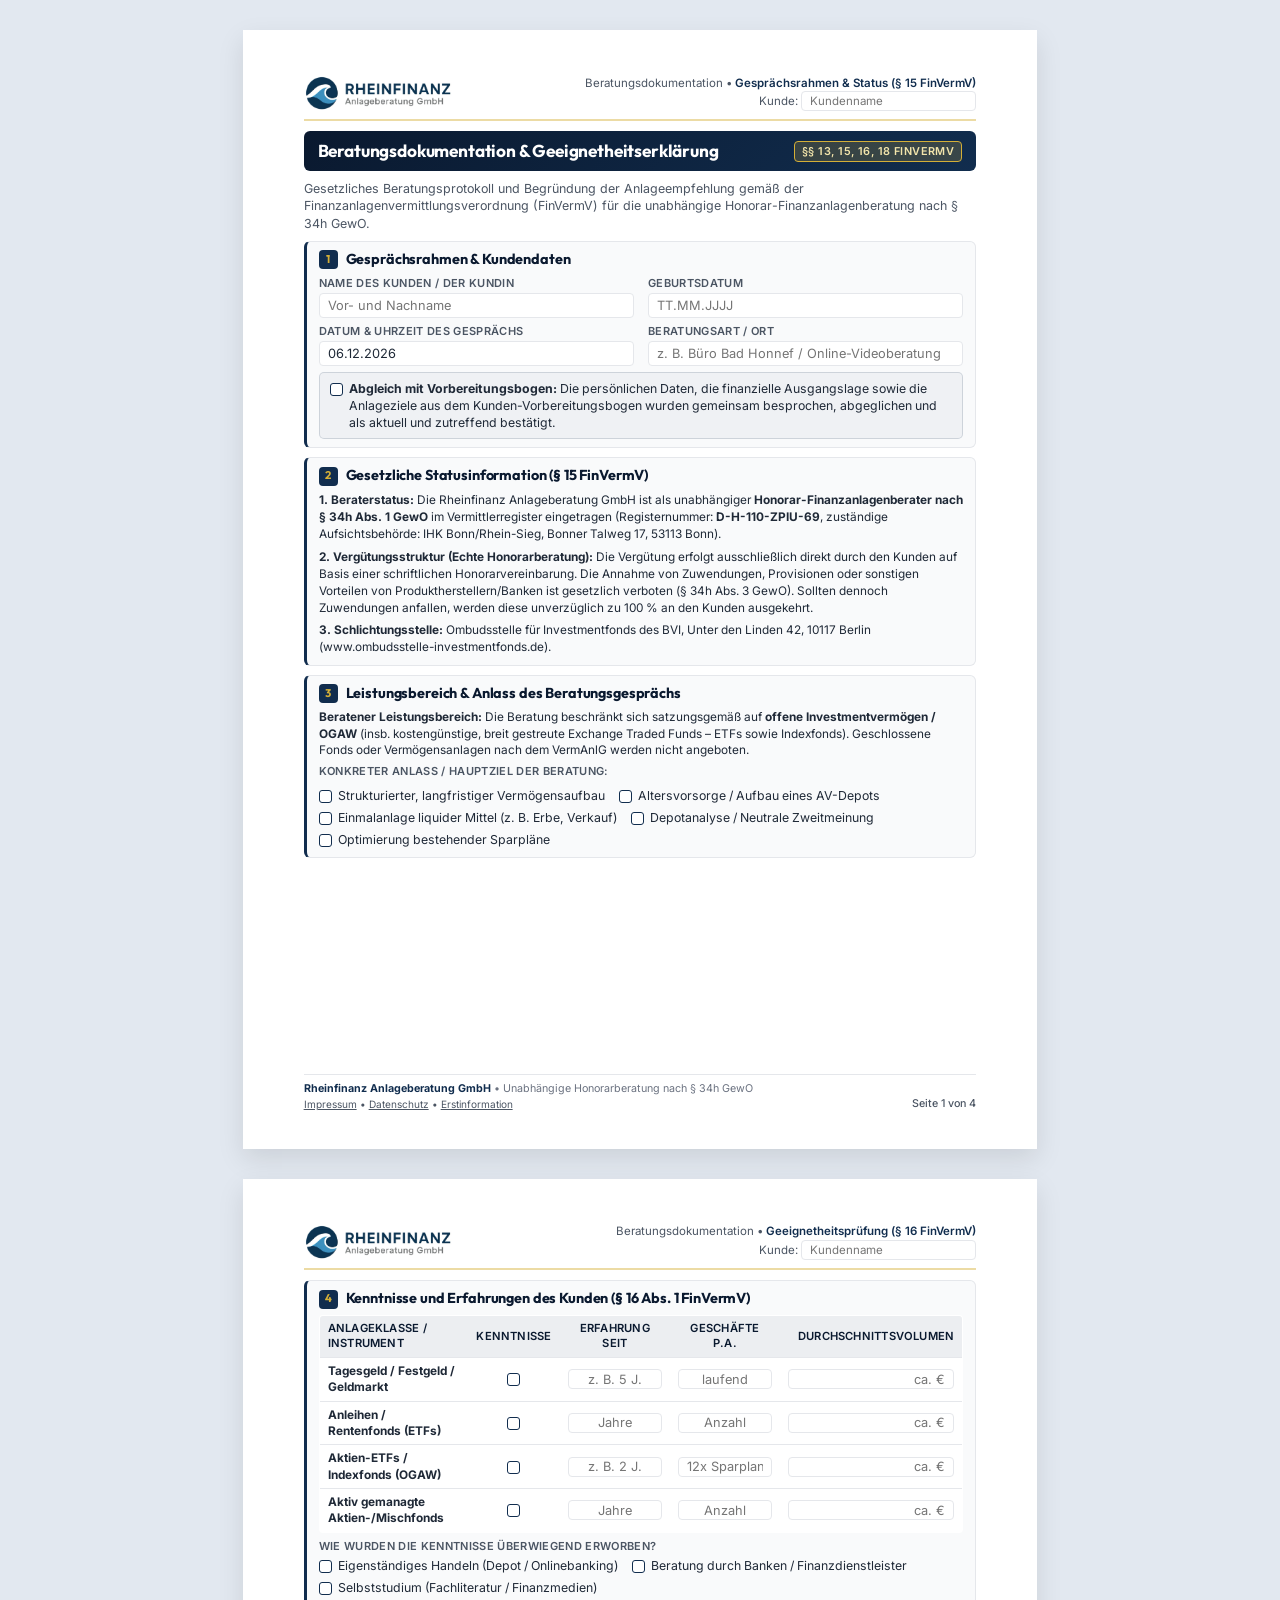
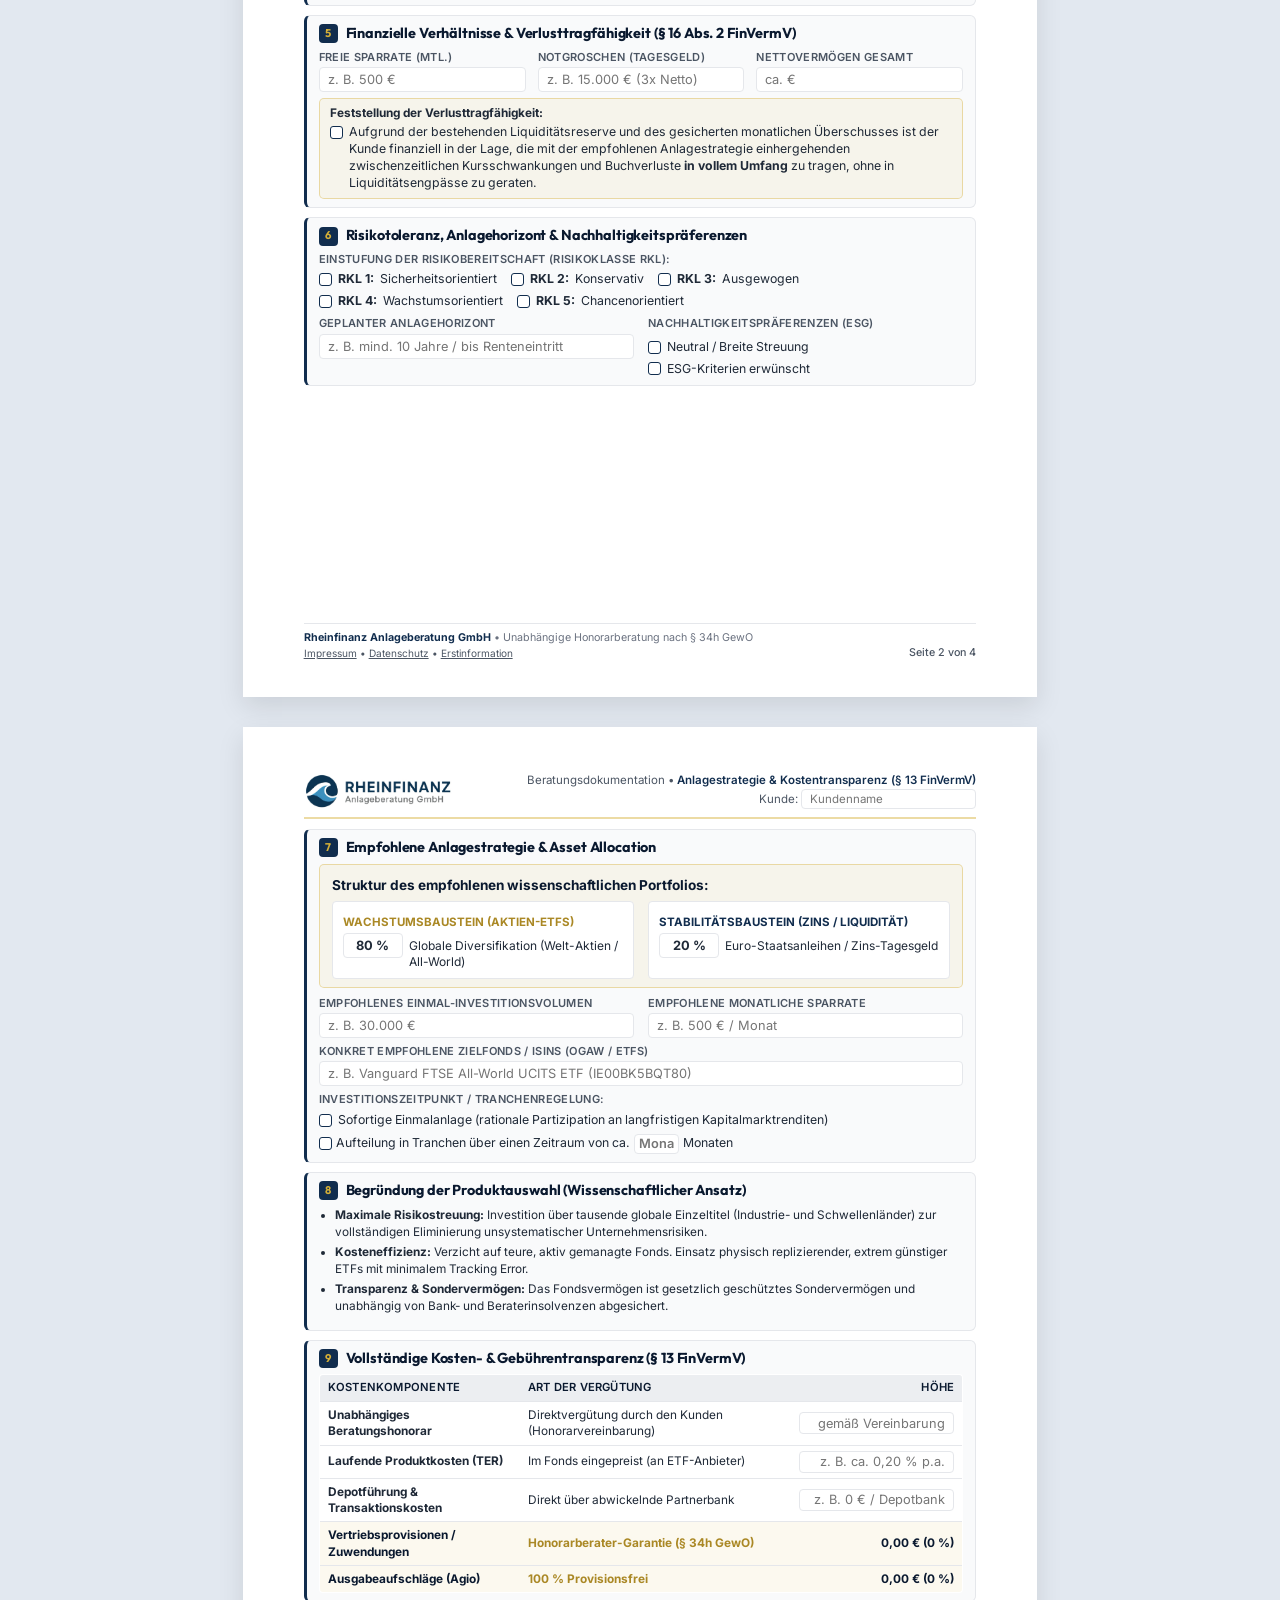
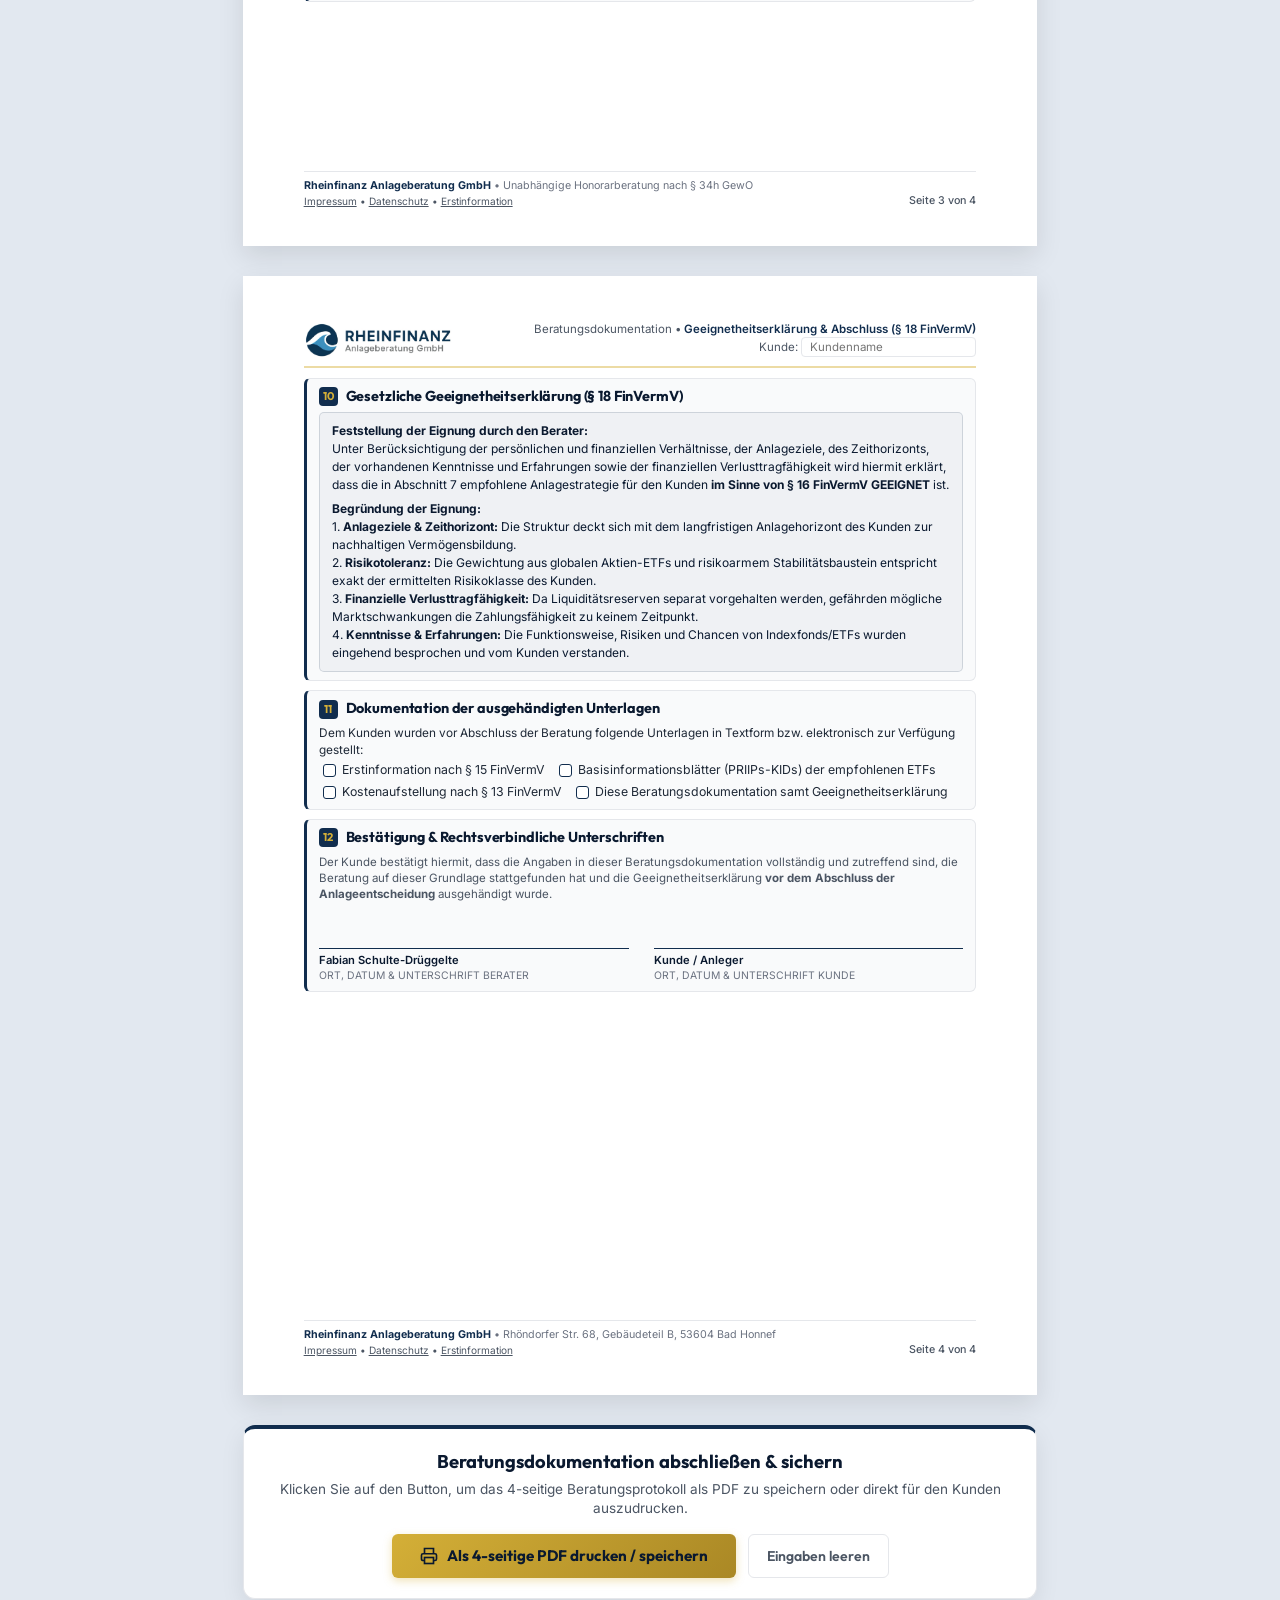
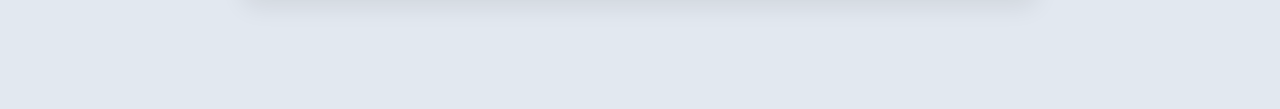
==== beratungsdokumentation.html @ b9b405b3 "Harmonize headers across all 4 pages: sync customer name and display respective FinVermV paragraph" ====
<!DOCTYPE html>
<html lang="de">

<head>
    <meta charset="UTF-8">
    <meta name="viewport" content="width=device-width, initial-scale=1.0">
    <title>Beratungsdokumentation & Geeignetheitserklärung | Rheinfinanz Anlageberatung GmbH</title>
    <!-- Google Fonts: Outfit & Inter -->
    <link rel="preconnect" href="https://fonts.googleapis.com">
    <link rel="preconnect" href="https://fonts.gstatic.com" crossorigin>
    <link
        href="https://fonts.googleapis.com/css2?family=Outfit:wght@400;500;600;700&family=Inter:wght@300;400;500;600;700&display=swap"
        rel="stylesheet">

    <style>
        :root {
            --navy-dark: #0A192F;
            --navy-primary: #112D4E;
            --navy-surface: #1B3B6F;
            --gold: #D4AF37;
            --gold-light: #F3E5AB;
            --gold-dark: #AA8825;
            --text-dark: #1F2937;
            --text-muted: #4B5563;
            --text-light: #6B7280;
            --bg-page: #FFFFFF;
            --bg-card: #F9FAFB;
            --border-light: #E5E7EB;
            --border-gold: rgba(212, 175, 55, 0.45);
            --font-heading: 'Outfit', sans-serif;
            --font-body: 'Inter', sans-serif;
        }

        * {
            box-sizing: border-box;
            margin: 0;
            padding: 0;
        }

        body {
            font-family: var(--font-body);
            color: var(--text-dark);
            background-color: #E2E8F0;
            line-height: 1.38;
            -webkit-font-smoothing: antialiased;
            padding: 30px 0 60px;
        }

        /* DIN A4 Container Setup */
        .page {
            width: 210mm;
            height: 296mm;
            max-height: 296mm;
            margin: 0 auto 30px;
            background: var(--bg-page);
            padding: 12mm 16mm 10mm;
            position: relative;
            box-shadow: 0 10px 25px rgba(0, 0, 0, 0.1);
            display: flex;
            flex-direction: column;
            justify-content: space-between;
            overflow: hidden;
            box-sizing: border-box;
        }

        /* Header Area */
        .page-header {
            display: flex;
            justify-content: space-between;
            align-items: center;
            border-bottom: 2px solid var(--border-gold);
            padding-bottom: 8px;
            margin-bottom: 10px;
        }

        .brand-logo-full {
            height: 36px;
            width: auto;
            object-fit: contain;
            display: block;
        }

        .header-meta {
            text-align: right;
            font-size: 0.72rem;
            color: var(--text-muted);
            line-height: 1.35;
        }

        .header-meta strong {
            color: var(--navy-primary);
            font-weight: 600;
        }

        /* Title Area */
        .doc-title-bar {
            background: linear-gradient(135deg, var(--navy-dark) 0%, var(--navy-primary) 100%);
            color: white;
            padding: 8px 14px;
            border-radius: 6px;
            margin-bottom: 9px;
            display: flex;
            justify-content: space-between;
            align-items: center;
        }

        .doc-title-bar h2 {
            font-family: var(--font-heading);
            font-size: 1.08rem;
            font-weight: 700;
            letter-spacing: -0.01em;
            color: white;
        }

        .doc-subtitle-badge {
            font-size: 0.68rem;
            background: rgba(212, 175, 55, 0.2);
            color: var(--gold-light);
            border: 1px solid var(--gold);
            padding: 2px 7px;
            border-radius: 4px;
            font-weight: 600;
            letter-spacing: 0.04em;
            text-transform: uppercase;
        }

        /* Section Styling */
        .section-card {
            background: var(--bg-card);
            border: 1px solid var(--border-light);
            border-left: 3.5px solid var(--navy-primary);
            border-radius: 6px;
            padding: 8px 12px;
            margin-bottom: 9px;
        }

        .section-header {
            display: flex;
            align-items: center;
            gap: 8px;
            margin-bottom: 6px;
        }

        .section-num {
            background: var(--navy-primary);
            color: var(--gold);
            font-family: var(--font-heading);
            font-size: 0.7rem;
            font-weight: 700;
            width: 19px;
            height: 19px;
            display: flex;
            align-items: center;
            justify-content: center;
            border-radius: 4px;
            flex-shrink: 0;
        }

        .section-title {
            font-family: var(--font-heading);
            font-size: 0.9rem;
            font-weight: 700;
            color: var(--navy-dark);
            letter-spacing: -0.01em;
        }

        /* Form Fields & Grid */
        .grid-2 {
            display: grid;
            grid-template-columns: 1fr 1fr;
            gap: 6px 14px;
        }

        .grid-3 {
            display: grid;
            grid-template-columns: 1fr 1fr 1fr;
            gap: 6px 12px;
        }

        .grid-4 {
            display: grid;
            grid-template-columns: 1fr 1fr 1fr 1fr;
            gap: 6px 10px;
        }

        .field-group {
            display: flex;
            flex-direction: column;
            gap: 2px;
        }

        .field-label {
            font-size: 0.69rem;
            font-weight: 600;
            color: var(--text-muted);
            text-transform: uppercase;
            letter-spacing: 0.03em;
        }

        .field-input {
            border: 1px solid var(--border-light);
            background: white;
            border-radius: 4px;
            padding: 3px 8px;
            font-size: 0.8rem;
            color: var(--text-dark);
            height: 25px;
            width: 100%;
            outline: none;
            font-family: var(--font-body);
            transition: border-color 0.2s;
        }

        .field-input:focus {
            border-color: var(--gold);
            box-shadow: 0 0 0 2px rgba(212, 175, 55, 0.2);
        }

        /* Checkbox & Options */
        .options-group {
            display: flex;
            flex-wrap: wrap;
            gap: 5px 14px;
            margin-top: 2px;
        }

        .checkbox-label {
            display: inline-flex;
            align-items: center;
            gap: 6px;
            font-size: 0.77rem;
            color: var(--text-dark);
            cursor: pointer;
            user-select: none;
        }

        .checkbox-input {
            appearance: none;
            -webkit-appearance: none;
            width: 13px;
            height: 13px;
            border: 1.5px solid var(--navy-primary);
            border-radius: 3px;
            background: white;
            cursor: pointer;
            position: relative;
            flex-shrink: 0;
            vertical-align: middle;
            transition: all 0.15s ease;
        }

        .checkbox-input:checked {
            background-color: var(--navy-primary);
            border-color: var(--navy-primary);
        }

        .checkbox-input:checked::after {
            content: '';
            position: absolute;
            left: 3px;
            top: 0.5px;
            width: 3.5px;
            height: 6.5px;
            border: solid var(--gold);
            border-width: 0 2px 2px 0;
            transform: rotate(45deg);
        }

        /* Clean Table Styling */
        .doc-table {
            width: 100%;
            border-collapse: collapse;
            font-size: 0.74rem;
            margin-top: 4px;
            background: white;
            border-radius: 4px;
            overflow: hidden;
            border: 1px solid var(--border-light);
        }

        .doc-table th {
            background: rgba(17, 45, 78, 0.08);
            color: var(--navy-dark);
            font-weight: 600;
            padding: 5px 8px;
            text-align: left;
            border-bottom: 1.5px solid var(--border-light);
            font-size: 0.7rem;
            text-transform: uppercase;
            letter-spacing: 0.02em;
        }

        .doc-table td {
            padding: 5px 8px;
            border-bottom: 1px solid var(--border-light);
            color: var(--text-dark);
            vertical-align: middle;
        }

        .doc-table tr:last-child td {
            border-bottom: none;
        }

        /* Gold Highlight Callout */
        .callout-gold {
            background: rgba(212, 175, 55, 0.08);
            border: 1px solid rgba(212, 175, 55, 0.4);
            border-radius: 5px;
            padding: 8px 12px;
            margin-top: 6px;
        }

        .callout-navy {
            background: rgba(17, 45, 78, 0.04);
            border: 1px solid rgba(17, 45, 78, 0.15);
            border-radius: 5px;
            padding: 8px 12px;
            margin-top: 6px;
        }

        /* Page Footer */
        .page-footer {
            border-top: 1px solid var(--border-light);
            padding-top: 6px;
            margin-top: 4px;
            display: flex;
            justify-content: space-between;
            align-items: flex-end;
            font-size: 0.67rem;
            color: var(--text-light);
            line-height: 1.4;
        }

        .footer-left {
            flex: 1;
            padding-right: 15px;
        }

        .footer-left strong {
            color: var(--navy-primary);
        }

        .footer-links {
            font-size: 0.63rem;
            color: var(--text-muted);
            margin-top: 1px;
        }

        .footer-links a {
            color: inherit;
            text-decoration: underline;
        }

        .footer-right {
            text-align: right;
            font-weight: 500;
            white-space: nowrap;
            flex-shrink: 0;
            font-size: 0.67rem;
            color: var(--text-muted);
        }

        /* Bottom Floating Bar on Screen */
        .bottom-action-card {
            max-width: 210mm;
            margin: 10px auto 50px;
            background: white;
            border-radius: 12px;
            padding: 20px 24px;
            box-shadow: 0 8px 25px rgba(0, 0, 0, 0.08);
            border: 1px solid var(--border-light);
            border-top: 4px solid var(--navy-primary);
            text-align: center;
        }

        .btn-print-main {
            background: linear-gradient(135deg, var(--gold) 0%, var(--gold-dark) 100%);
            color: var(--navy-dark);
            font-family: var(--font-heading);
            font-weight: 700;
            font-size: 0.95rem;
            padding: 12px 28px;
            border: none;
            border-radius: 6px;
            cursor: pointer;
            display: inline-flex;
            align-items: center;
            gap: 9px;
            box-shadow: 0 3px 8px rgba(212, 175, 55, 0.35);
            transition: all 0.2s ease;
        }

        .btn-print-main:hover {
            transform: translateY(-1px);
            box-shadow: 0 5px 15px rgba(212, 175, 55, 0.55);
        }

        /* Print Settings */
        @page {
            size: A4 portrait;
            margin: 0mm;
        }

        @media print {
            body {
                background: white;
                margin: 0;
                padding: 0 !important;
                -webkit-print-color-adjust: exact;
                print-color-adjust: exact;
            }

            .bottom-action-card {
                display: none !important;
            }

            .page {
                width: 210mm !important;
                height: 296mm !important;
                max-height: 296mm !important;
                margin: 0 !important;
                padding: 12mm 16mm 9mm !important;
                box-shadow: none !important;
                page-break-inside: avoid !important;
                break-inside: avoid !important;
                page-break-after: always !important;
                break-after: page !important;
                overflow: hidden !important;
                box-sizing: border-box !important;
            }

            .page:last-of-type,
            .page:last-child {
                page-break-after: avoid !important;
                break-after: avoid !important;
            }

            .field-input {
                border: 1px solid #D1D5DB !important;
                background: white !important;
                -webkit-print-color-adjust: exact !important;
                print-color-adjust: exact !important;
            }
        }
    </style>
</head>

<body>

    <!-- ==================== SEITE 1 ==================== -->
    <div class="page">
        <div>
            <!-- Header -->
            <header class="page-header">
                <img src="assets/images/rheinfinanz-logo-complete.png" alt="Rheinfinanz Anlageberatung GmbH" class="brand-logo-full">
                <div class="header-meta">
                    Beratungsdokumentation &bull; <strong>Gesprächsrahmen & Status (§ 15 FinVermV)</strong><br>
                    Kunde: <input type="text" class="field-input header-kunde-sync" style="width: 175px; height: 20px; display: inline-block; font-size: 0.72rem;" placeholder="Kundenname">
                </div>
            </header>

            <!-- Document Title -->
            <div class="doc-title-bar">
                <h2>Beratungsdokumentation & Geeignetheitserklärung</h2>
                <span class="doc-subtitle-badge">§§ 13, 15, 16, 18 FinVermV</span>
            </div>

            <p style="font-size: 0.78rem; color: var(--text-muted); margin-bottom: 9px;">
                Gesetzliches Beratungsprotokoll und Begründung der Anlageempfehlung gemäß der Finanzanlagenvermittlungsverordnung (FinVermV) für die unabhängige Honorar-Finanzanlagenberatung nach § 34h GewO.
            </p>

            <!-- Abschnitt 1: Gesprächsrahmen & Stammdaten -->
            <section class="section-card">
                <div class="section-header">
                    <span class="section-num">1</span>
                    <h3 class="section-title">Gesprächsrahmen & Kundendaten</h3>
                </div>

                <div class="grid-2" style="margin-bottom: 6px;">
                    <div class="field-group">
                        <label class="field-label">Name des Kunden / der Kundin</label>
                        <input type="text" id="kunde_name" class="field-input" placeholder="Vor- und Nachname">
                    </div>
                    <div class="field-group">
                        <label class="field-label">Geburtsdatum</label>
                        <input type="text" id="kunde_geburtsdatum" class="field-input" placeholder="TT.MM.JJJJ">
                    </div>
                </div>

                <div class="grid-2" style="margin-bottom: 6px;">
                    <div class="field-group">
                        <label class="field-label">Datum & Uhrzeit des Gesprächs</label>
                        <input type="text" id="beratung_datum" class="field-input" placeholder="Datum, z. B. 15.10.2026, 10:00 Uhr">
                    </div>
                    <div class="field-group">
                        <label class="field-label">Beratungsart / Ort</label>
                        <input type="text" id="beratung_ort" class="field-input" placeholder="z. B. Büro Bad Honnef / Online-Videoberatung">
                    </div>
                </div>

                <div class="callout-navy" style="margin-top: 4px; padding: 6px 10px;">
                    <label class="checkbox-label" style="align-items: flex-start;">
                        <input type="checkbox" class="checkbox-input" style="margin-top: 2px;">
                        <span><strong>Abgleich mit Vorbereitungsbogen:</strong> Die persönlichen Daten, die finanzielle Ausgangslage sowie die Anlageziele aus dem Kunden-Vorbereitungsbogen wurden gemeinsam besprochen, abgeglichen und als aktuell und zutreffend bestätigt.</span>
                    </label>
                </div>
            </section>

            <!-- Abschnitt 2: Gesetzliche Statusinformation (§ 15 FinVermV) -->
            <section class="section-card">
                <div class="section-header">
                    <span class="section-num">2</span>
                    <h3 class="section-title">Gesetzliche Statusinformation (§ 15 FinVermV)</h3>
                </div>

                <div style="font-size: 0.74rem; color: var(--text-dark); line-height: 1.45;">
                    <p style="margin-bottom: 5px;">
                        <strong>1. Beraterstatus:</strong> Die Rheinfinanz Anlageberatung GmbH ist als unabhängiger <strong>Honorar-Finanzanlagenberater nach § 34h Abs. 1 GewO</strong> im Vermittlerregister eingetragen (Registernummer: <strong>D-H-110-ZPIU-69</strong>, zuständige Aufsichtsbehörde: IHK Bonn/Rhein-Sieg, Bonner Talweg 17, 53113 Bonn).
                    </p>
                    <p style="margin-bottom: 5px;">
                        <strong>2. Vergütungsstruktur (Echte Honorarberatung):</strong> Die Vergütung erfolgt ausschließlich direkt durch den Kunden auf Basis einer schriftlichen Honorarvereinbarung. Die Annahme von Zuwendungen, Provisionen oder sonstigen Vorteilen von Produktherstellern/Banken ist gesetzlich verboten (§ 34h Abs. 3 GewO). Sollten dennoch Zuwendungen anfallen, werden diese unverzüglich zu 100 % an den Kunden ausgekehrt.
                    </p>
                    <p>
                        <strong>3. Schlichtungsstelle:</strong> Ombudsstelle für Investmentfonds des BVI, Unter den Linden 42, 10117 Berlin (www.ombudsstelle-investmentfonds.de).
                    </p>
                </div>
            </section>

            <!-- Abschnitt 3: Leistungsbereich & Beratungsanlass -->
            <section class="section-card">
                <div class="section-header">
                    <span class="section-num">3</span>
                    <h3 class="section-title">Leistungsbereich & Anlass des Beratungsgesprächs</h3>
                </div>

                <div style="font-size: 0.74rem; color: var(--text-dark); margin-bottom: 6px;">
                    <strong>Beratener Leistungsbereich:</strong> Die Beratung beschränkt sich satzungsgemäß auf <strong>offene Investmentvermögen / OGAW</strong> (insb. kostengünstige, breit gestreute Exchange Traded Funds – ETFs sowie Indexfonds). Geschlossene Fonds oder Vermögensanlagen nach dem VermAnlG werden nicht angeboten.
                </div>

                <div class="field-group">
                    <label class="field-label" style="margin-bottom: 4px;">Konkreter Anlass / Hauptziel der Beratung:</label>
                    <div class="options-group">
                        <label class="checkbox-label"><input type="checkbox" class="checkbox-input"> Strukturierter, langfristiger Vermögensaufbau</label>
                        <label class="checkbox-label"><input type="checkbox" class="checkbox-input"> Altersvorsorge / Aufbau eines AV-Depots</label>
                        <label class="checkbox-label"><input type="checkbox" class="checkbox-input"> Einmalanlage liquider Mittel (z. B. Erbe, Verkauf)</label>
                        <label class="checkbox-label"><input type="checkbox" class="checkbox-input"> Depotanalyse / Neutrale Zweitmeinung</label>
                        <label class="checkbox-label"><input type="checkbox" class="checkbox-input"> Optimierung bestehender Sparpläne</label>
                    </div>
                </div>
            </section>
        </div>

        <!-- Footer Seite 1 -->
        <footer class="page-footer">
            <div class="footer-left">
                <div><strong>Rheinfinanz Anlageberatung GmbH</strong> &bull; Unabhängige Honorarberatung nach § 34h GewO</div>
                <div class="footer-links">
                    <a href="impressum.html" target="_blank">Impressum</a> &bull;
                    <a href="datenschutz.html" target="_blank">Datenschutz</a> &bull;
                    <a href="erstinformation.html" target="_blank">Erstinformation</a>
                </div>
            </div>
            <div class="footer-right">
                Seite 1 von 4
            </div>
        </footer>
    </div>


    <!-- ==================== SEITE 2 ==================== -->
    <div class="page">
        <div>
            <!-- Running Header -->
            <header class="page-header">
                <img src="assets/images/rheinfinanz-logo-complete.png" alt="Rheinfinanz Logo" class="brand-logo-full">
                <div class="header-meta">
                    Beratungsdokumentation &bull; <strong>Geeignetheitsprüfung (§ 16 FinVermV)</strong><br>
                    Kunde: <input type="text" class="field-input header-kunde-sync" style="width: 175px; height: 20px; display: inline-block; font-size: 0.72rem;" placeholder="Kundenname">
                </div>
            </header>

            <!-- Abschnitt 4: Kenntnisse & Erfahrungen -->
            <section class="section-card">
                <div class="section-header">
                    <span class="section-num">4</span>
                    <h3 class="section-title">Kenntnisse und Erfahrungen des Kunden (§ 16 Abs. 1 FinVermV)</h3>
                </div>

                <table class="doc-table">
                    <thead>
                        <tr>
                            <th>Anlageklasse / Instrument</th>
                            <th style="text-align: center;">Kenntnisse</th>
                            <th style="text-align: center;">Erfahrung seit</th>
                            <th style="text-align: center;">Geschäfte p.a.</th>
                            <th style="text-align: right;">Durchschnittsvolumen</th>
                        </tr>
                    </thead>
                    <tbody>
                        <tr>
                            <td><strong>Tagesgeld / Festgeld / Geldmarkt</strong></td>
                            <td style="text-align: center;"><input type="checkbox" class="checkbox-input"></td>
                            <td style="text-align: center;"><input type="text" class="field-input" style="height: 20px; text-align: center;" placeholder="z. B. 5 J."></td>
                            <td style="text-align: center;"><input type="text" class="field-input" style="height: 20px; text-align: center;" placeholder="laufend"></td>
                            <td style="text-align: right;"><input type="text" class="field-input" style="height: 20px; text-align: right;" placeholder="ca. €"></td>
                        </tr>
                        <tr>
                            <td><strong>Anleihen / Rentenfonds (ETFs)</strong></td>
                            <td style="text-align: center;"><input type="checkbox" class="checkbox-input"></td>
                            <td style="text-align: center;"><input type="text" class="field-input" style="height: 20px; text-align: center;" placeholder="Jahre"></td>
                            <td style="text-align: center;"><input type="text" class="field-input" style="height: 20px; text-align: center;" placeholder="Anzahl"></td>
                            <td style="text-align: right;"><input type="text" class="field-input" style="height: 20px; text-align: right;" placeholder="ca. €"></td>
                        </tr>
                        <tr>
                            <td><strong>Aktien-ETFs / Indexfonds (OGAW)</strong></td>
                            <td style="text-align: center;"><input type="checkbox" class="checkbox-input"></td>
                            <td style="text-align: center;"><input type="text" class="field-input" style="height: 20px; text-align: center;" placeholder="z. B. 2 J."></td>
                            <td style="text-align: center;"><input type="text" class="field-input" style="height: 20px; text-align: center;" placeholder="12x Sparplan"></td>
                            <td style="text-align: right;"><input type="text" class="field-input" style="height: 20px; text-align: right;" placeholder="ca. €"></td>
                        </tr>
                        <tr>
                            <td><strong>Aktiv gemanagte Aktien-/Mischfonds</strong></td>
                            <td style="text-align: center;"><input type="checkbox" class="checkbox-input"></td>
                            <td style="text-align: center;"><input type="text" class="field-input" style="height: 20px; text-align: center;" placeholder="Jahre"></td>
                            <td style="text-align: center;"><input type="text" class="field-input" style="height: 20px; text-align: center;" placeholder="Anzahl"></td>
                            <td style="text-align: right;"><input type="text" class="field-input" style="height: 20px; text-align: right;" placeholder="ca. €"></td>
                        </tr>
                    </tbody>
                </table>

                <div class="field-group" style="margin-top: 6px;">
                    <label class="field-label">Wie wurden die Kenntnisse überwiegend erworben?</label>
                    <div class="options-group">
                        <label class="checkbox-label"><input type="checkbox" class="checkbox-input"> Eigenständiges Handeln (Depot / Onlinebanking)</label>
                        <label class="checkbox-label"><input type="checkbox" class="checkbox-input"> Beratung durch Banken / Finanzdienstleister</label>
                        <label class="checkbox-label"><input type="checkbox" class="checkbox-input"> Selbststudium (Fachliteratur / Finanzmedien)</label>
                    </div>
                </div>
            </section>

            <!-- Abschnitt 5: Verlusttragfähigkeit -->
            <section class="section-card">
                <div class="section-header">
                    <span class="section-num">5</span>
                    <h3 class="section-title">Finanzielle Verhältnisse & Verlusttragfähigkeit (§ 16 Abs. 2 FinVermV)</h3>
                </div>

                <div class="grid-3" style="margin-bottom: 6px;">
                    <div class="field-group">
                        <label class="field-label">Freie Sparrate (mtl.)</label>
                        <input type="text" id="sparrate_ist" class="field-input" placeholder="z. B. 500 €">
                    </div>
                    <div class="field-group">
                        <label class="field-label">Notgroschen (Tagesgeld)</label>
                        <input type="text" id="notgroschen" class="field-input" placeholder="z. B. 15.000 € (3x Netto)">
                    </div>
                    <div class="field-group">
                        <label class="field-label">Nettovermögen gesamt</label>
                        <input type="text" id="nettovermoegen" class="field-input" placeholder="ca. €">
                    </div>
                </div>

                <div class="callout-gold" style="padding: 6px 10px; font-size: 0.74rem;">
                    <strong>Feststellung der Verlusttragfähigkeit:</strong><br>
                    <label class="checkbox-label" style="align-items: flex-start; margin-top: 3px;">
                        <input type="checkbox" class="checkbox-input" style="margin-top: 2px;">
                        <span>Aufgrund der bestehenden Liquiditätsreserve und des gesicherten monatlichen Überschusses ist der Kunde finanziell in der Lage, die mit der empfohlenen Anlagestrategie einhergehenden zwischenzeitlichen Kursschwankungen und Buchverluste <strong>in vollem Umfang</strong> zu tragen, ohne in Liquiditätsengpässe zu geraten.</span>
                    </label>
                </div>
            </section>

            <!-- Abschnitt 6: Risikobereitschaft & ESG -->
            <section class="section-card">
                <div class="section-header">
                    <span class="section-num">6</span>
                    <h3 class="section-title">Risikotoleranz, Anlagehorizont & Nachhaltigkeitspräferenzen</h3>
                </div>

                <div class="field-group" style="margin-bottom: 6px;">
                    <label class="field-label">Einstufung der Risikobereitschaft (Risikoklasse RKL):</label>
                    <div class="options-group">
                        <label class="checkbox-label"><input type="checkbox" class="checkbox-input" data-rkl="1"> <strong>RKL 1:</strong> Sicherheitsorientiert</label>
                        <label class="checkbox-label"><input type="checkbox" class="checkbox-input" data-rkl="2"> <strong>RKL 2:</strong> Konservativ</label>
                        <label class="checkbox-label"><input type="checkbox" class="checkbox-input" data-rkl="3"> <strong>RKL 3:</strong> Ausgewogen</label>
                        <label class="checkbox-label"><input type="checkbox" class="checkbox-input" data-rkl="4"> <strong>RKL 4:</strong> Wachstumsorientiert</label>
                        <label class="checkbox-label"><input type="checkbox" class="checkbox-input" data-rkl="5"> <strong>RKL 5:</strong> Chancenorientiert</label>
                    </div>
                </div>

                <div class="grid-2">
                    <div class="field-group">
                        <label class="field-label">Geplanter Anlagehorizont</label>
                        <input type="text" id="anlagehorizont" class="field-input" placeholder="z. B. mind. 10 Jahre / bis Renteneintritt">
                    </div>
                    <div class="field-group">
                        <label class="field-label">Nachhaltigkeitspräferenzen (ESG)</label>
                        <div class="options-group" style="padding-top: 3px;">
                            <label class="checkbox-label"><input type="checkbox" class="checkbox-input"> Neutral / Breite Streuung</label>
                            <label class="checkbox-label"><input type="checkbox" class="checkbox-input"> ESG-Kriterien erwünscht</label>
                        </div>
                    </div>
                </div>
            </section>
        </div>

        <!-- Footer Seite 2 -->
        <footer class="page-footer">
            <div class="footer-left">
                <div><strong>Rheinfinanz Anlageberatung GmbH</strong> &bull; Unabhängige Honorarberatung nach § 34h GewO</div>
                <div class="footer-links">
                    <a href="impressum.html" target="_blank">Impressum</a> &bull;
                    <a href="datenschutz.html" target="_blank">Datenschutz</a> &bull;
                    <a href="erstinformation.html" target="_blank">Erstinformation</a>
                </div>
            </div>
            <div class="footer-right">
                Seite 2 von 4
            </div>
        </footer>
    </div>


    <!-- ==================== SEITE 3 ==================== -->
    <div class="page">
        <div>
            <!-- Running Header -->
            <header class="page-header">
                <img src="assets/images/rheinfinanz-logo-complete.png" alt="Rheinfinanz Logo" class="brand-logo-full">
                <div class="header-meta">
                    Beratungsdokumentation &bull; <strong>Anlagestrategie & Kostentransparenz (§ 13 FinVermV)</strong><br>
                    Kunde: <input type="text" class="field-input header-kunde-sync" style="width: 175px; height: 20px; display: inline-block; font-size: 0.72rem;" placeholder="Kundenname">
                </div>
            </header>

            <!-- Abschnitt 7: Empfohlene Anlagestrategie -->
            <section class="section-card">
                <div class="section-header">
                    <span class="section-num">7</span>
                    <h3 class="section-title">Empfohlene Anlagestrategie & Asset Allocation</h3>
                </div>

                <div class="callout-gold" style="margin-bottom: 8px;">
                    <strong style="color: var(--navy-dark); font-size: 0.85rem;">Struktur des empfohlenen wissenschaftlichen Portfolios:</strong>
                    <div class="grid-2" style="margin-top: 6px;">
                        <div style="background: white; padding: 7px 10px; border-radius: 4px; border: 1px solid var(--border-light);">
                            <span style="font-size: 0.72rem; color: var(--gold-dark); font-weight: 700; text-transform: uppercase;">Wachstumsbaustein (Aktien-ETFs)</span>
                            <div style="display: flex; align-items: baseline; gap: 6px; margin-top: 2px;">
                                <input type="text" class="field-input" style="width: 60px; font-weight: 700; text-align: center;" value="80 %">
                                <span style="font-size: 0.75rem; color: var(--text-dark);">Globale Diversifikation (Welt-Aktien / All-World)</span>
                            </div>
                        </div>
                        <div style="background: white; padding: 7px 10px; border-radius: 4px; border: 1px solid var(--border-light);">
                            <span style="font-size: 0.72rem; color: var(--navy-primary); font-weight: 700; text-transform: uppercase;">Stabilitätsbaustein (Zins / Liquidität)</span>
                            <div style="display: flex; align-items: baseline; gap: 6px; margin-top: 2px;">
                                <input type="text" class="field-input" style="width: 60px; font-weight: 700; text-align: center;" value="20 %">
                                <span style="font-size: 0.75rem; color: var(--text-dark);">Euro-Staatsanleihen / Zins-Tagesgeld</span>
                            </div>
                        </div>
                    </div>
                </div>

                <div class="grid-2" style="margin-bottom: 6px;">
                    <div class="field-group">
                        <label class="field-label">Empfohlenes Einmal-Investitionsvolumen</label>
                        <input type="text" id="einmalanlage" class="field-input" placeholder="z. B. 30.000 €">
                    </div>
                    <div class="field-group">
                        <label class="field-label">Empfohlene monatliche Sparrate</label>
                        <input type="text" id="sparrate_soll" class="field-input" placeholder="z. B. 500 € / Monat">
                    </div>
                </div>

                <div class="field-group" style="margin-bottom: 6px;">
                    <label class="field-label">Konkret empfohlene Zielfonds / ISINs (OGAW / ETFs)</label>
                    <input type="text" id="zielfonds" class="field-input" placeholder="z. B. Vanguard FTSE All-World UCITS ETF (IE00BK5BQT80)">
                </div>

                <div class="field-group">
                    <label class="field-label">Investitionszeitpunkt / Tranchenregelung:</label>
                    <div class="options-group">
                        <label class="checkbox-label"><input type="checkbox" class="checkbox-input"> Sofortige Einmalanlage (rationale Partizipation an langfristigen Kapitalmarktrenditen)</label>
                        <label class="checkbox-label" style="display: inline-flex; align-items: center; flex-wrap: wrap; gap: 4px;">
                            <input type="checkbox" class="checkbox-input">
                            <span>Aufteilung in Tranchen über einen Zeitraum von ca.</span>
                            <input type="text" id="tranchen_monate" class="field-input" style="height: 20px; width: 45px; display: inline-block; text-align: center; padding: 1px 4px; font-weight: 600;" placeholder="Monate">
                            <span>Monaten</span>
                        </label>
                    </div>
                </div>
            </section>

            <!-- Abschnitt 8: Begründung der Fondsauswahl -->
            <section class="section-card">
                <div class="section-header">
                    <span class="section-num">8</span>
                    <h3 class="section-title">Begründung der Produktauswahl (Wissenschaftlicher Ansatz)</h3>
                </div>

                <div style="font-size: 0.74rem; color: var(--text-dark); line-height: 1.45;">
                    <ul style="padding-left: 16px; margin-bottom: 6px;">
                        <li style="margin-bottom: 3px;"><strong>Maximale Risikostreuung:</strong> Investition über tausende globale Einzeltitel (Industrie- und Schwellenländer) zur vollständigen Eliminierung unsystematischer Unternehmensrisiken.</li>
                        <li style="margin-bottom: 3px;"><strong>Kosteneffizienz:</strong> Verzicht auf teure, aktiv gemanagte Fonds. Einsatz physisch replizierender, extrem günstiger ETFs mit minimalem Tracking Error.</li>
                        <li style="margin-bottom: 3px;"><strong>Transparenz & Sondervermögen:</strong> Das Fondsvermögen ist gesetzlich geschütztes Sondervermögen und unabhängig von Bank- und Beraterinsolvenzen abgesichert.</li>
                    </ul>
                </div>
            </section>

            <!-- Abschnitt 9: Vollständige Kostenaufstellung (§ 13 FinVermV) -->
            <section class="section-card">
                <div class="section-header">
                    <span class="section-num">9</span>
                    <h3 class="section-title">Vollständige Kosten- & Gebührentransparenz (§ 13 FinVermV)</h3>
                </div>

                <table class="doc-table">
                    <thead>
                        <tr>
                            <th>Kostenkomponente</th>
                            <th>Art der Vergütung</th>
                            <th style="text-align: right; width: 170px;">Höhe</th>
                        </tr>
                    </thead>
                    <tbody>
                        <tr>
                            <td><strong>Unabhängiges Beratungshonorar</strong></td>
                            <td>Direktvergütung durch den Kunden (Honorarvereinbarung)</td>
                            <td style="text-align: right;"><input type="text" id="kosten_honorar" class="field-input" style="height: 22px; width: 155px; text-align: right; display: inline-block;" placeholder="gemäß Vereinbarung"></td>
                        </tr>
                        <tr>
                            <td><strong>Laufende Produktkosten (TER)</strong></td>
                            <td>Im Fonds eingepreist (an ETF-Anbieter)</td>
                            <td style="text-align: right;"><input type="text" id="kosten_ter" class="field-input" style="height: 22px; width: 155px; text-align: right; display: inline-block;" placeholder="z. B. ca. 0,20 % p.a."></td>
                        </tr>
                        <tr>
                            <td><strong>Depotführung & Transaktionskosten</strong></td>
                            <td>Direkt über abwickelnde Partnerbank</td>
                            <td style="text-align: right;"><input type="text" id="kosten_depot" class="field-input" style="height: 22px; width: 155px; text-align: right; display: inline-block;" placeholder="z. B. 0 € / Depotbank"></td>
                        </tr>
                        <tr style="background: rgba(212, 175, 55, 0.08);">
                            <td><strong style="color: var(--navy-dark);">Vertriebsprovisionen / Zuwendungen</strong></td>
                            <td><strong style="color: var(--gold-dark);">Honorarberater-Garantie (§ 34h GewO)</strong></td>
                            <td style="text-align: right;"><strong style="color: var(--navy-dark);">0,00 € (0 %)</strong></td>
                        </tr>
                        <tr style="background: rgba(212, 175, 55, 0.08);">
                            <td><strong style="color: var(--navy-dark);">Ausgabeaufschläge (Agio)</strong></td>
                            <td><strong style="color: var(--gold-dark);">100 % Provisionsfrei</strong></td>
                            <td style="text-align: right;"><strong style="color: var(--navy-dark);">0,00 € (0 %)</strong></td>
                        </tr>
                    </tbody>
                </table>
            </section>
        </div>

        <!-- Footer Seite 3 -->
        <footer class="page-footer">
            <div class="footer-left">
                <div><strong>Rheinfinanz Anlageberatung GmbH</strong> &bull; Unabhängige Honorarberatung nach § 34h GewO</div>
                <div class="footer-links">
                    <a href="impressum.html" target="_blank">Impressum</a> &bull;
                    <a href="datenschutz.html" target="_blank">Datenschutz</a> &bull;
                    <a href="erstinformation.html" target="_blank">Erstinformation</a>
                </div>
            </div>
            <div class="footer-right">
                Seite 3 von 4
            </div>
        </footer>
    </div>


    <!-- ==================== SEITE 4 ==================== -->
    <div class="page">
        <div>
            <!-- Running Header -->
            <header class="page-header">
                <img src="assets/images/rheinfinanz-logo-complete.png" alt="Rheinfinanz Logo" class="brand-logo-full">
                <div class="header-meta">
                    Beratungsdokumentation &bull; <strong>Geeignetheitserklärung & Abschluss (§ 18 FinVermV)</strong><br>
                    Kunde: <input type="text" class="field-input header-kunde-sync" style="width: 175px; height: 20px; display: inline-block; font-size: 0.72rem;" placeholder="Kundenname">
                </div>
            </header>

            <!-- Abschnitt 10: Geeignetheitserklärung -->
            <section class="section-card">
                <div class="section-header">
                    <span class="section-num">10</span>
                    <h3 class="section-title">Gesetzliche Geeignetheitserklärung (§ 18 FinVermV)</h3>
                </div>

                <div class="callout-navy" style="padding: 9px 12px; font-size: 0.75rem; line-height: 1.5; color: var(--navy-dark);">
                    <p style="margin-bottom: 6px;">
                        <strong>Feststellung der Eignung durch den Berater:</strong><br>
                        Unter Berücksichtigung der persönlichen und finanziellen Verhältnisse, der Anlageziele, des Zeithorizonts, der vorhandenen Kenntnisse und Erfahrungen sowie der finanziellen Verlusttragfähigkeit wird hiermit erklärt, dass die in Abschnitt 7 empfohlene Anlagestrategie für den Kunden <strong>im Sinne von § 16 FinVermV GEEIGNET</strong> ist.
                    </p>
                    <p>
                        <strong>Begründung der Eignung:</strong><br>
                        1. <strong>Anlageziele & Zeithorizont:</strong> Die Struktur deckt sich mit dem langfristigen Anlagehorizont des Kunden zur nachhaltigen Vermögensbildung.<br>
                        2. <strong>Risikotoleranz:</strong> Die Gewichtung aus globalen Aktien-ETFs und risikoarmem Stabilitätsbaustein entspricht exakt der ermittelten Risikoklasse des Kunden.<br>
                        3. <strong>Finanzielle Verlusttragfähigkeit:</strong> Da Liquiditätsreserven separat vorgehalten werden, gefährden mögliche Marktschwankungen die Zahlungsfähigkeit zu keinem Zeitpunkt.<br>
                        4. <strong>Kenntnisse & Erfahrungen:</strong> Die Funktionsweise, Risiken und Chancen von Indexfonds/ETFs wurden eingehend besprochen und vom Kunden verstanden.
                    </p>
                </div>
            </section>

            <!-- Abschnitt 11: Ausgehändigte Pflichtunterlagen -->
            <section class="section-card">
                <div class="section-header">
                    <span class="section-num">11</span>
                    <h3 class="section-title">Dokumentation der ausgehändigten Unterlagen</h3>
                </div>

                <div style="font-size: 0.74rem; color: var(--text-dark); margin-bottom: 4px;">
                    Dem Kunden wurden vor Abschluss der Beratung folgende Unterlagen in Textform bzw. elektronisch zur Verfügung gestellt:
                </div>
                <div class="options-group" style="padding-left: 4px;">
                    <label class="checkbox-label"><input type="checkbox" class="checkbox-input"> Erstinformation nach § 15 FinVermV</label>
                    <label class="checkbox-label"><input type="checkbox" class="checkbox-input"> Basisinformationsblätter (PRIIPs-KIDs) der empfohlenen ETFs</label>
                    <label class="checkbox-label"><input type="checkbox" class="checkbox-input"> Kostenaufstellung nach § 13 FinVermV</label>
                    <label class="checkbox-label"><input type="checkbox" class="checkbox-input"> Diese Beratungsdokumentation samt Geeignetheitserklärung</label>
                </div>
            </section>

            <!-- Abschnitt 12: Bestätigung & Unterschriften -->
            <section class="section-card" style="margin-bottom: 0;">
                <div class="section-header">
                    <span class="section-num">12</span>
                    <h3 class="section-title">Bestätigung & Rechtsverbindliche Unterschriften</h3>
                </div>

                <p style="font-size: 0.72rem; color: var(--text-muted); line-height: 1.4; margin-bottom: 12px;">
                    Der Kunde bestätigt hiermit, dass die Angaben in dieser Beratungsdokumentation vollständig und zutreffend sind, die Beratung auf dieser Grundlage stattgefunden hat und die Geeignetheitserklärung <strong>vor dem Abschluss der Anlageentscheidung</strong> ausgehändigt wurde.
                </p>

                <!-- Unterschriftenfelder -->
                <div class="grid-2" style="gap: 25px; margin-top: 10px;">
                    <!-- Berater -->
                    <div>
                        <div style="border-bottom: 1.5px solid var(--navy-primary); height: 35px; margin-bottom: 4px;"></div>
                        <div style="font-size: 0.7rem; font-weight: 600; color: var(--navy-dark);">Fabian Schulte-Drüggelte</div>
                        <div style="font-size: 0.65rem; color: var(--text-light); text-transform: uppercase;">Ort, Datum & Unterschrift Berater</div>
                    </div>

                    <!-- Kunde -->
                    <div>
                        <div style="border-bottom: 1.5px solid var(--navy-primary); height: 35px; margin-bottom: 4px;"></div>
                        <div style="font-size: 0.7rem; font-weight: 600; color: var(--navy-dark);" id="kunde_sig_name">Kunde / Anleger</div>
                        <div style="font-size: 0.65rem; color: var(--text-light); text-transform: uppercase;">Ort, Datum & Unterschrift Kunde</div>
                    </div>
                </div>
            </section>
        </div>

        <!-- Footer Seite 4 -->
        <footer class="page-footer">
            <div class="footer-left">
                <div><strong>Rheinfinanz Anlageberatung GmbH</strong> &bull; Rhöndorfer Str. 68, Gebäudeteil B, 53604 Bad Honnef</div>
                <div class="footer-links">
                    <a href="impressum.html" target="_blank">Impressum</a> &bull;
                    <a href="datenschutz.html" target="_blank">Datenschutz</a> &bull;
                    <a href="erstinformation.html" target="_blank">Erstinformation</a>
                </div>
            </div>
            <div class="footer-right">
                Seite 4 von 4
            </div>
        </footer>
    </div>

    <!-- Screen Action Bar (Printing / Saving as PDF) -->
    <div class="bottom-action-card">
        <h4 style="font-family: var(--font-heading); font-size: 1.15rem; color: var(--navy-dark); margin-bottom: 6px;">
            Beratungsdokumentation abschließen & sichern
        </h4>
        <p style="font-size: 0.85rem; color: var(--text-muted); margin-bottom: 16px;">
            Klicken Sie auf den Button, um das 4-seitige Beratungsprotokoll als PDF zu speichern oder direkt für den Kunden auszudrucken.
        </p>
        <div style="display: flex; gap: 12px; justify-content: center; flex-wrap: wrap;">
            <button type="button" class="btn-print-main" onclick="window.print()">
                <svg width="18" height="18" viewBox="0 0 24 24" fill="none" stroke="currentColor" stroke-width="2.2">
                    <polyline points="6 9 6 2 18 2 18 9"></polyline>
                    <path d="M6 18H4a2 2 0 0 1-2-2v-5a2 2 0 0 1 2-2h16a2 2 0 0 1 2 2v5a2 2 0 0 1-2 2h-2"></path>
                    <rect x="6" y="14" width="12" height="8"></rect>
                </svg>
                Als 4-seitige PDF drucken / speichern
            </button>
            <button type="button" onclick="resetForm()" style="background: white; color: var(--text-muted); font-family: var(--font-heading); font-weight: 600; font-size: 0.88rem; padding: 12px 18px; border: 1.5px solid var(--border-light); border-radius: 6px; cursor: pointer; display: inline-flex; align-items: center; gap: 8px;">
                Eingaben leeren
            </button>
        </div>
    </div>

    <!-- Client Name Sync & Query Param Auto-Populate -->
    <script>
        const kundeMainInput = document.getElementById('kunde_name');
        const headerKundeInputs = document.querySelectorAll('.header-kunde-sync');
        const kundeSigName = document.getElementById('kunde_sig_name');
        const datumInput = document.getElementById('beratung_datum');

        function updateClientName(val) {
            if (kundeMainInput && kundeMainInput.value !== val) {
                kundeMainInput.value = val;
            }
            headerKundeInputs.forEach(input => {
                if (input.value !== val) input.value = val;
            });
            if (kundeSigName) {
                kundeSigName.textContent = val && val.trim() ? 'Kunde / Anleger: ' + val.trim() : 'Kunde / Anleger';
            }
        }

        if (kundeMainInput) {
            kundeMainInput.addEventListener('input', (e) => updateClientName(e.target.value));
        }
        headerKundeInputs.forEach(input => {
            input.addEventListener('input', (e) => updateClientName(e.target.value));
        });

        // Auto-fill today's date if empty
        if (datumInput && !datumInput.value) {
            const today = new Date();
            const day = String(today.getDate()).padStart(2, '0');
            const month = String(today.getMonth() + 1).padStart(2, '0');
            const year = today.getFullYear();
            datumInput.value = `${day}.${month}.${year}`;
        }

        // URL Query Parameters Pre-population
        document.addEventListener('DOMContentLoaded', () => {
            const params = new URLSearchParams(window.location.search);
            
            // Name
            const nameParam = params.get('kunde') || params.get('name');
            if (nameParam) updateClientName(nameParam);
            
            // Geburtsdatum
            const gebParam = params.get('geburtstag') || params.get('geburtsdatum') || params.get('geb');
            if (gebParam && document.getElementById('kunde_geburtsdatum')) {
                document.getElementById('kunde_geburtsdatum').value = gebParam;
            }
            
            // Datum
            const dateParam = params.get('datum');
            if (dateParam && datumInput) datumInput.value = dateParam;
            
            // Ort
            const ortParam = params.get('ort');
            if (ortParam && document.getElementById('beratung_ort')) {
                document.getElementById('beratung_ort').value = ortParam;
            }
            
            // Sparrate Ist
            const sparrateParam = params.get('sparrate') || params.get('sparrate_ist');
            if (sparrateParam && document.getElementById('sparrate_ist')) {
                document.getElementById('sparrate_ist').value = sparrateParam;
            }
            
            // Notgroschen
            const notgroschenParam = params.get('notgroschen');
            if (notgroschenParam && document.getElementById('notgroschen')) {
                document.getElementById('notgroschen').value = notgroschenParam;
            }
            
            // Nettovermögen
            const nettoParam = params.get('nettovermoegen') || params.get('netto');
            if (nettoParam && document.getElementById('nettovermoegen')) {
                document.getElementById('nettovermoegen').value = nettoParam;
            }
            
            // Anlagehorizont
            const horizontParam = params.get('horizont') || params.get('anlagehorizont');
            if (horizontParam && document.getElementById('anlagehorizont')) {
                document.getElementById('anlagehorizont').value = horizontParam;
            }
            
            // Einmalanlage
            const einmalParam = params.get('einmalanlage') || params.get('anlagebetrag') || params.get('betrag');
            if (einmalParam && document.getElementById('einmalanlage')) {
                document.getElementById('einmalanlage').value = einmalParam;
            }
            
            // Sparrate Soll
            const sparrateSollParam = params.get('sparrate_soll') || (params.get('sparrate') && !document.getElementById('sparrate_ist').value);
            if (sparrateSollParam && document.getElementById('sparrate_soll')) {
                document.getElementById('sparrate_soll').value = sparrateSollParam;
            }

            // Zielfonds
            const fondsParam = params.get('fonds') || params.get('zielfonds');
            if (fondsParam && document.getElementById('zielfonds')) {
                document.getElementById('zielfonds').value = fondsParam;
            }

            // Tranchen Monate
            const tranchenParam = params.get('tranchen') || params.get('monate');
            if (tranchenParam && document.getElementById('tranchen_monate')) {
                document.getElementById('tranchen_monate').value = tranchenParam;
            }

            // Kosten
            const honorarParam = params.get('honorar');
            if (honorarParam && document.getElementById('kosten_honorar')) {
                document.getElementById('kosten_honorar').value = honorarParam;
            }
            const terParam = params.get('ter');
            if (terParam && document.getElementById('kosten_ter')) {
                document.getElementById('kosten_ter').value = terParam;
            }
            const depotParam = params.get('depot');
            if (depotParam && document.getElementById('kosten_depot')) {
                document.getElementById('kosten_depot').value = depotParam;
            }

            // Risikoklasse (1-5)
            const rklParam = params.get('rkl');
            if (rklParam) {
                document.querySelectorAll('[data-rkl]').forEach(cb => {
                    cb.checked = (cb.getAttribute('data-rkl') === rklParam);
                });
            }
        });

        function resetForm() {
            if (confirm('Möchten Sie alle Eingabefelder dieser Dokumentation leeren?')) {
                window.location.href = window.location.pathname;
            }
        }
    </script>
</body>

</html>
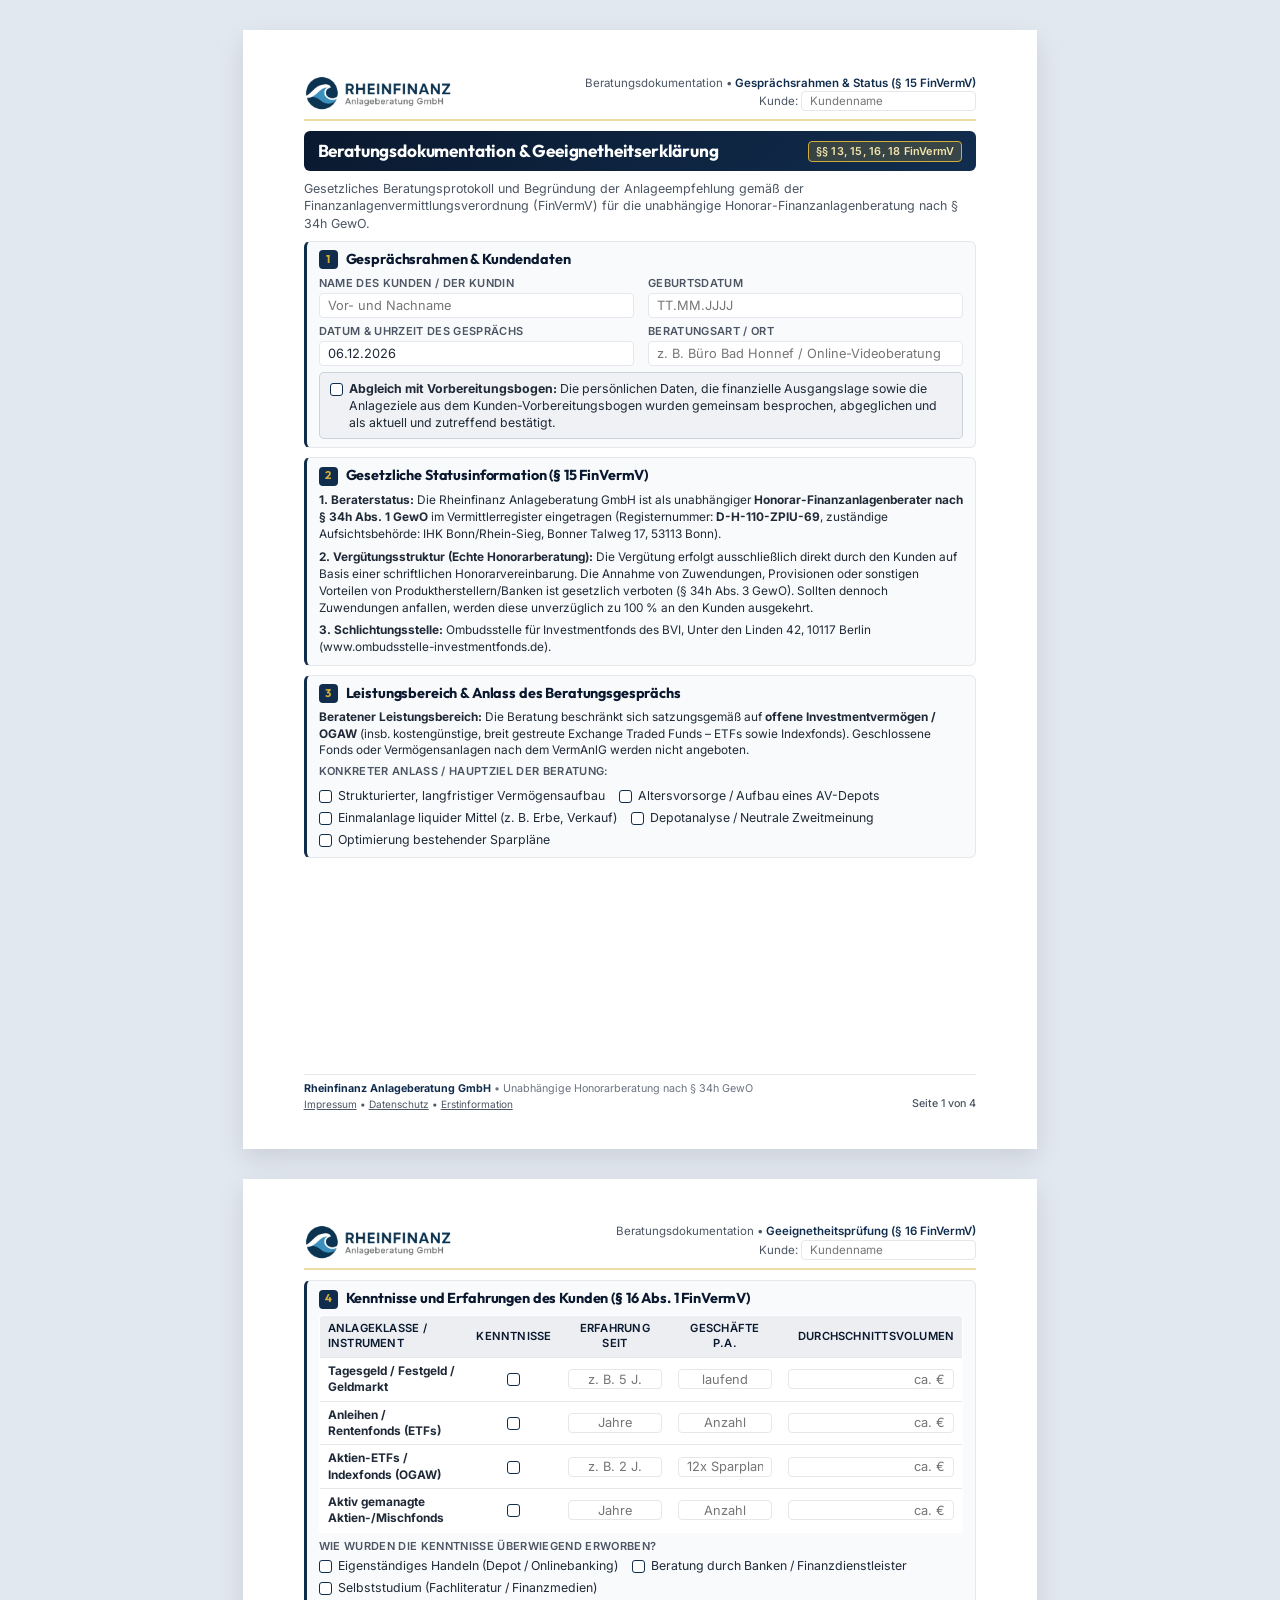
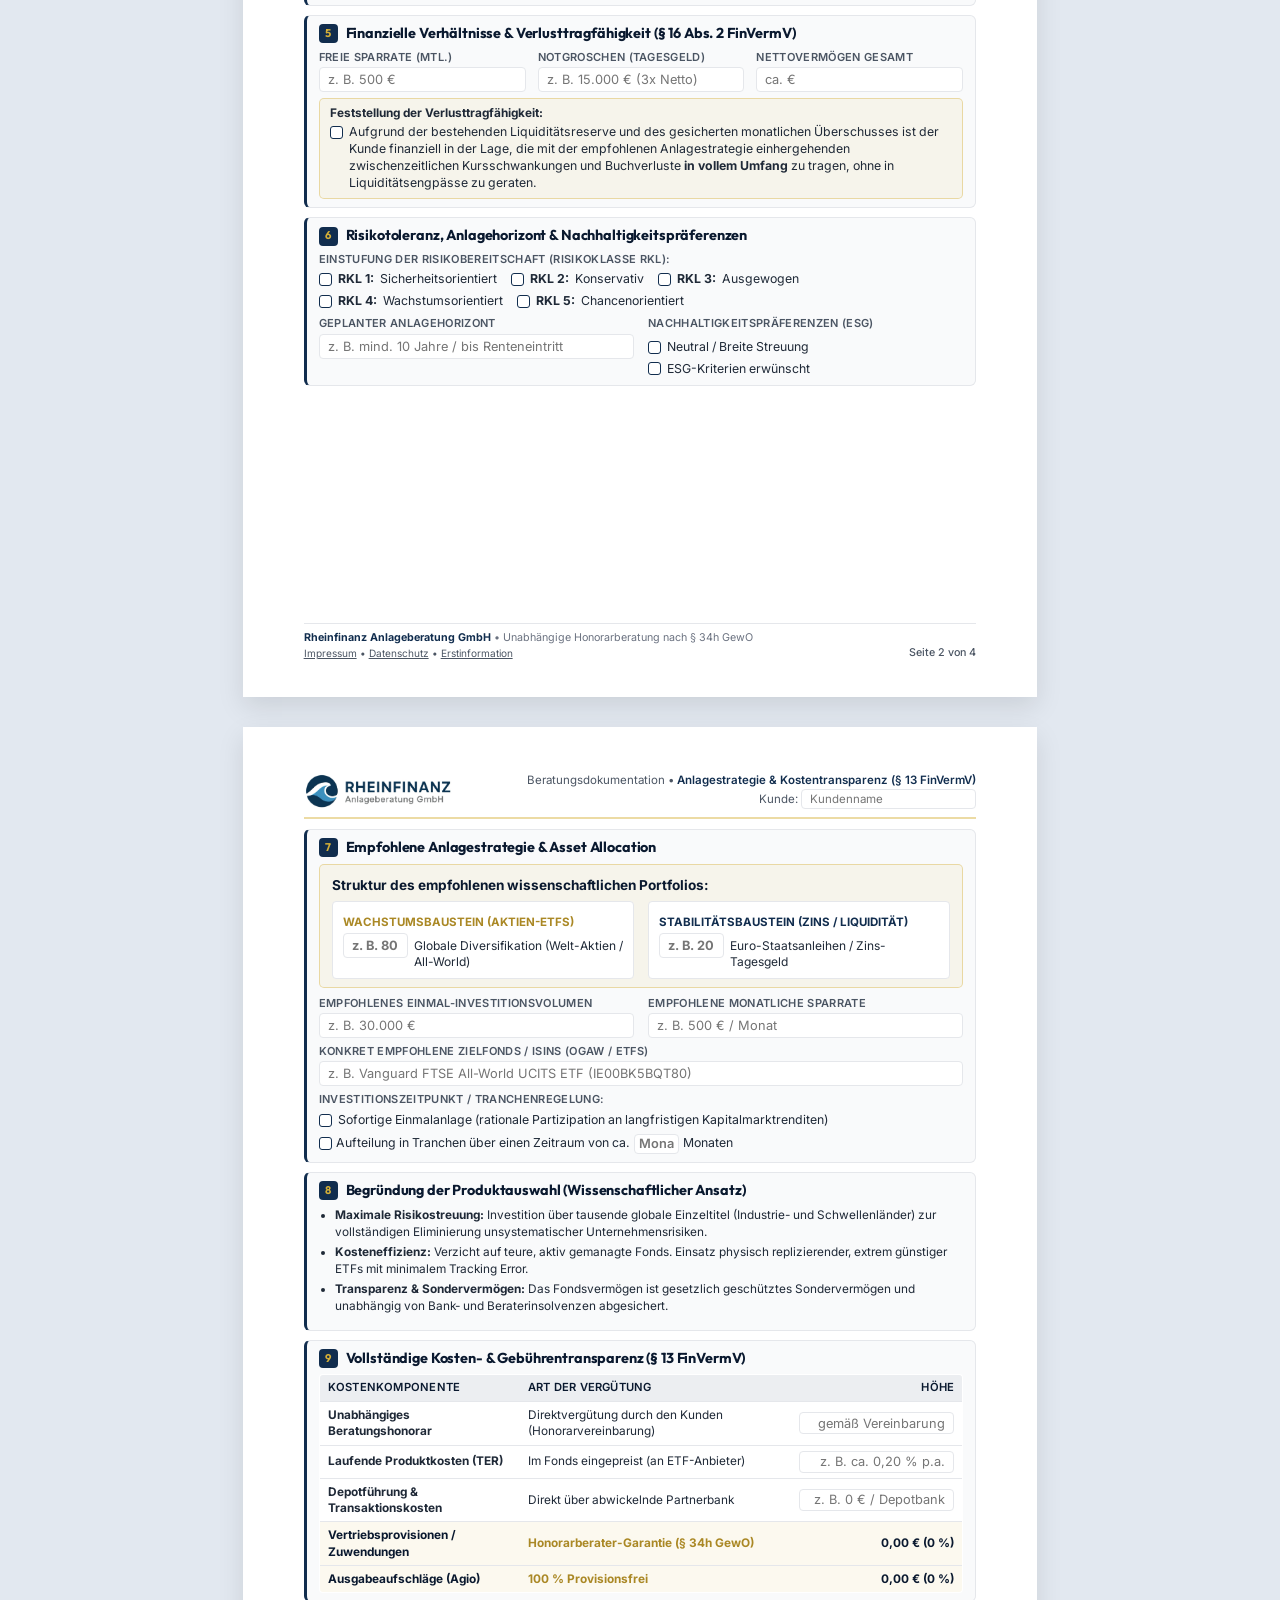
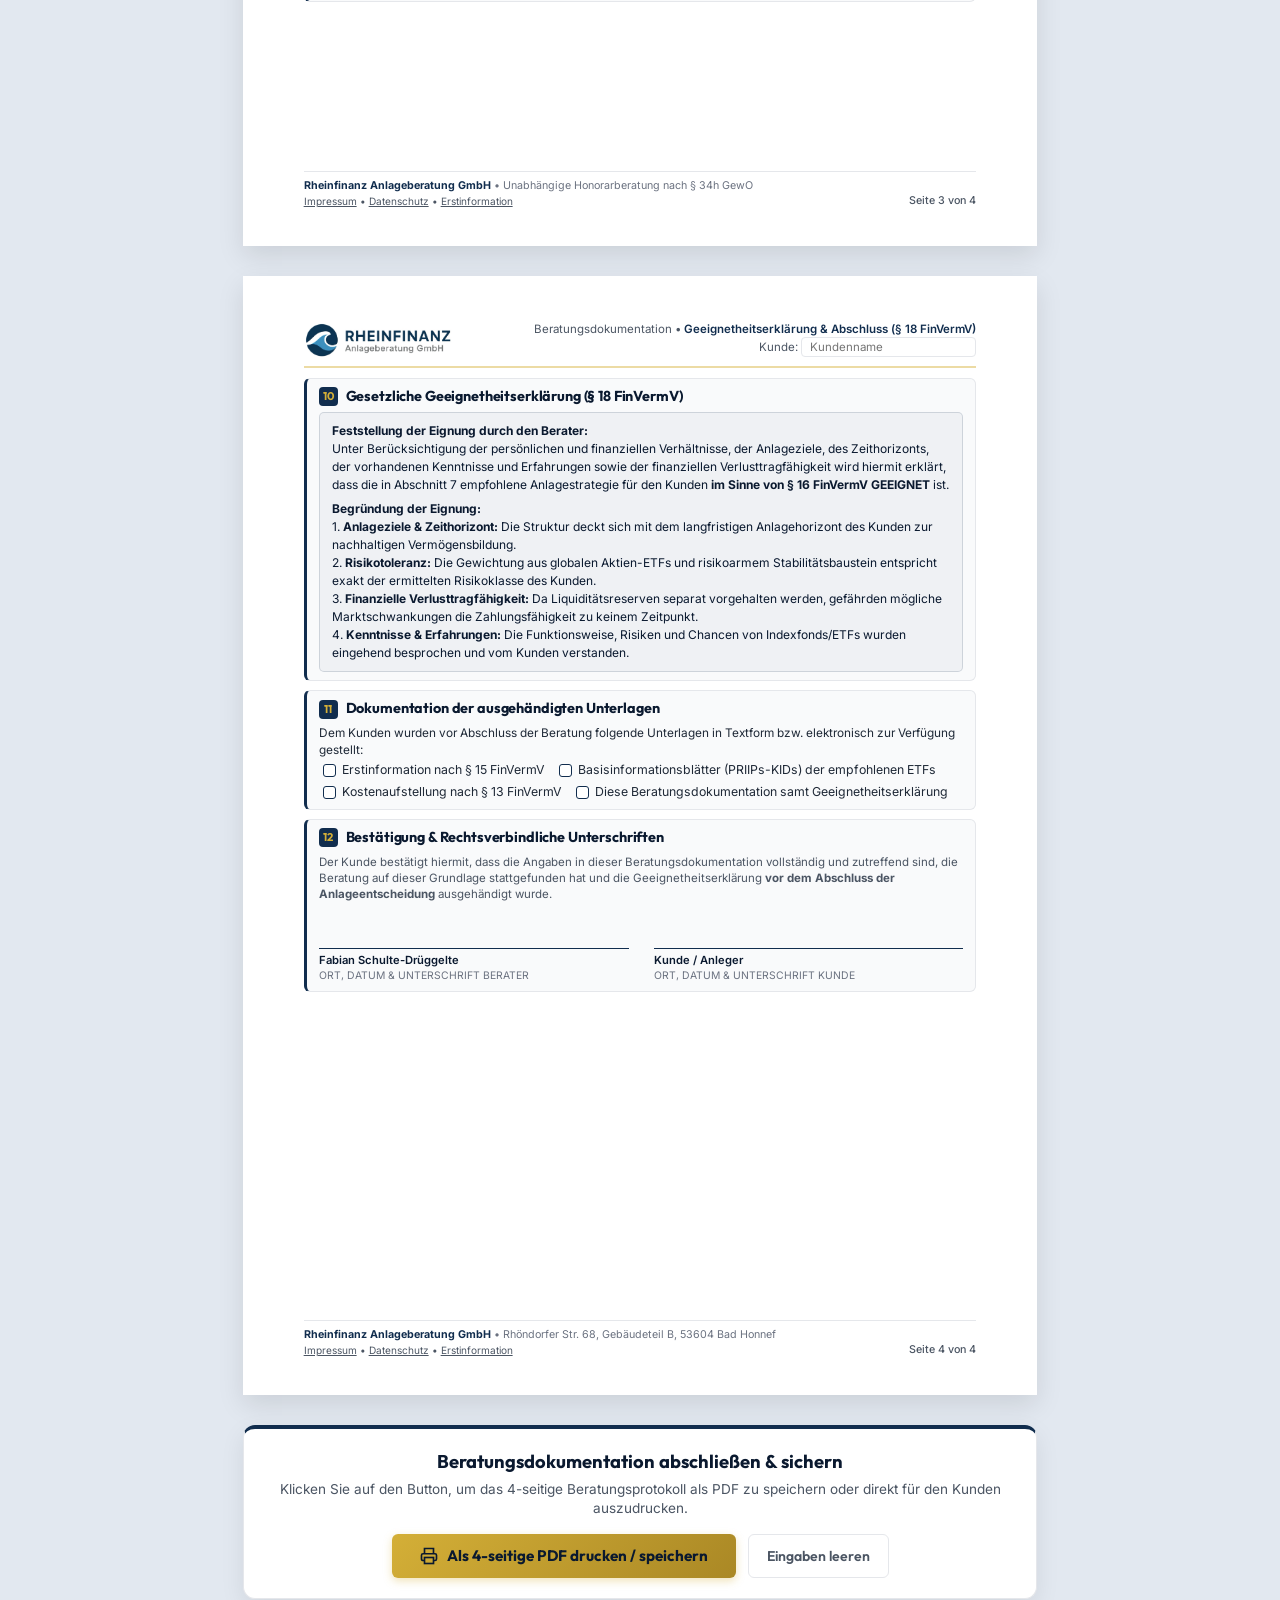
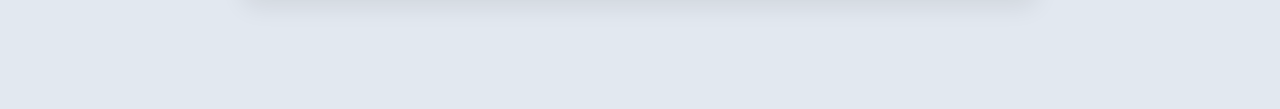
==== commit e1187d9e: "Fix badge casing to FinVermV and remove default 80/20 values in Punkt 7" ====
--- a/beratungsdokumentation.html
+++ b/beratungsdokumentation.html
@@ -120,8 +120,7 @@
             padding: 2px 7px;
             border-radius: 4px;
             font-weight: 600;
-            letter-spacing: 0.04em;
-            text-transform: uppercase;
+            letter-spacing: 0.02em;
         }
 
         /* Section Styling */
@@ -745,14 +744,14 @@
                         <div style="background: white; padding: 7px 10px; border-radius: 4px; border: 1px solid var(--border-light);">
                             <span style="font-size: 0.72rem; color: var(--gold-dark); font-weight: 700; text-transform: uppercase;">Wachstumsbaustein (Aktien-ETFs)</span>
                             <div style="display: flex; align-items: baseline; gap: 6px; margin-top: 2px;">
-                                <input type="text" class="field-input" style="width: 60px; font-weight: 700; text-align: center;" value="80 %">
+                                <input type="text" id="quote_aktien" class="field-input" style="width: 65px; font-weight: 700; text-align: center;" placeholder="z. B. 80 %">
                                 <span style="font-size: 0.75rem; color: var(--text-dark);">Globale Diversifikation (Welt-Aktien / All-World)</span>
                             </div>
                         </div>
                         <div style="background: white; padding: 7px 10px; border-radius: 4px; border: 1px solid var(--border-light);">
                             <span style="font-size: 0.72rem; color: var(--navy-primary); font-weight: 700; text-transform: uppercase;">Stabilitätsbaustein (Zins / Liquidität)</span>
                             <div style="display: flex; align-items: baseline; gap: 6px; margin-top: 2px;">
-                                <input type="text" class="field-input" style="width: 60px; font-weight: 700; text-align: center;" value="20 %">
+                                <input type="text" id="quote_anleihen" class="field-input" style="width: 65px; font-weight: 700; text-align: center;" placeholder="z. B. 20 %">
                                 <span style="font-size: 0.75rem; color: var(--text-dark);">Euro-Staatsanleihen / Zins-Tagesgeld</span>
                             </div>
                         </div>
@@ -1084,6 +1083,16 @@
                 document.getElementById('sparrate_soll').value = sparrateSollParam;
             }
 
+            // Quoten Aktien & Anleihen
+            const aktienParam = params.get('aktien');
+            if (aktienParam && document.getElementById('quote_aktien')) {
+                document.getElementById('quote_aktien').value = aktienParam.includes('%') ? aktienParam : aktienParam + ' %';
+            }
+            const anleihenParam = params.get('anleihen');
+            if (anleihenParam && document.getElementById('quote_anleihen')) {
+                document.getElementById('quote_anleihen').value = anleihenParam.includes('%') ? anleihenParam : anleihenParam + ' %';
+            }
+
             // Zielfonds
             const fondsParam = params.get('fonds') || params.get('zielfonds');
             if (fondsParam && document.getElementById('zielfonds')) {
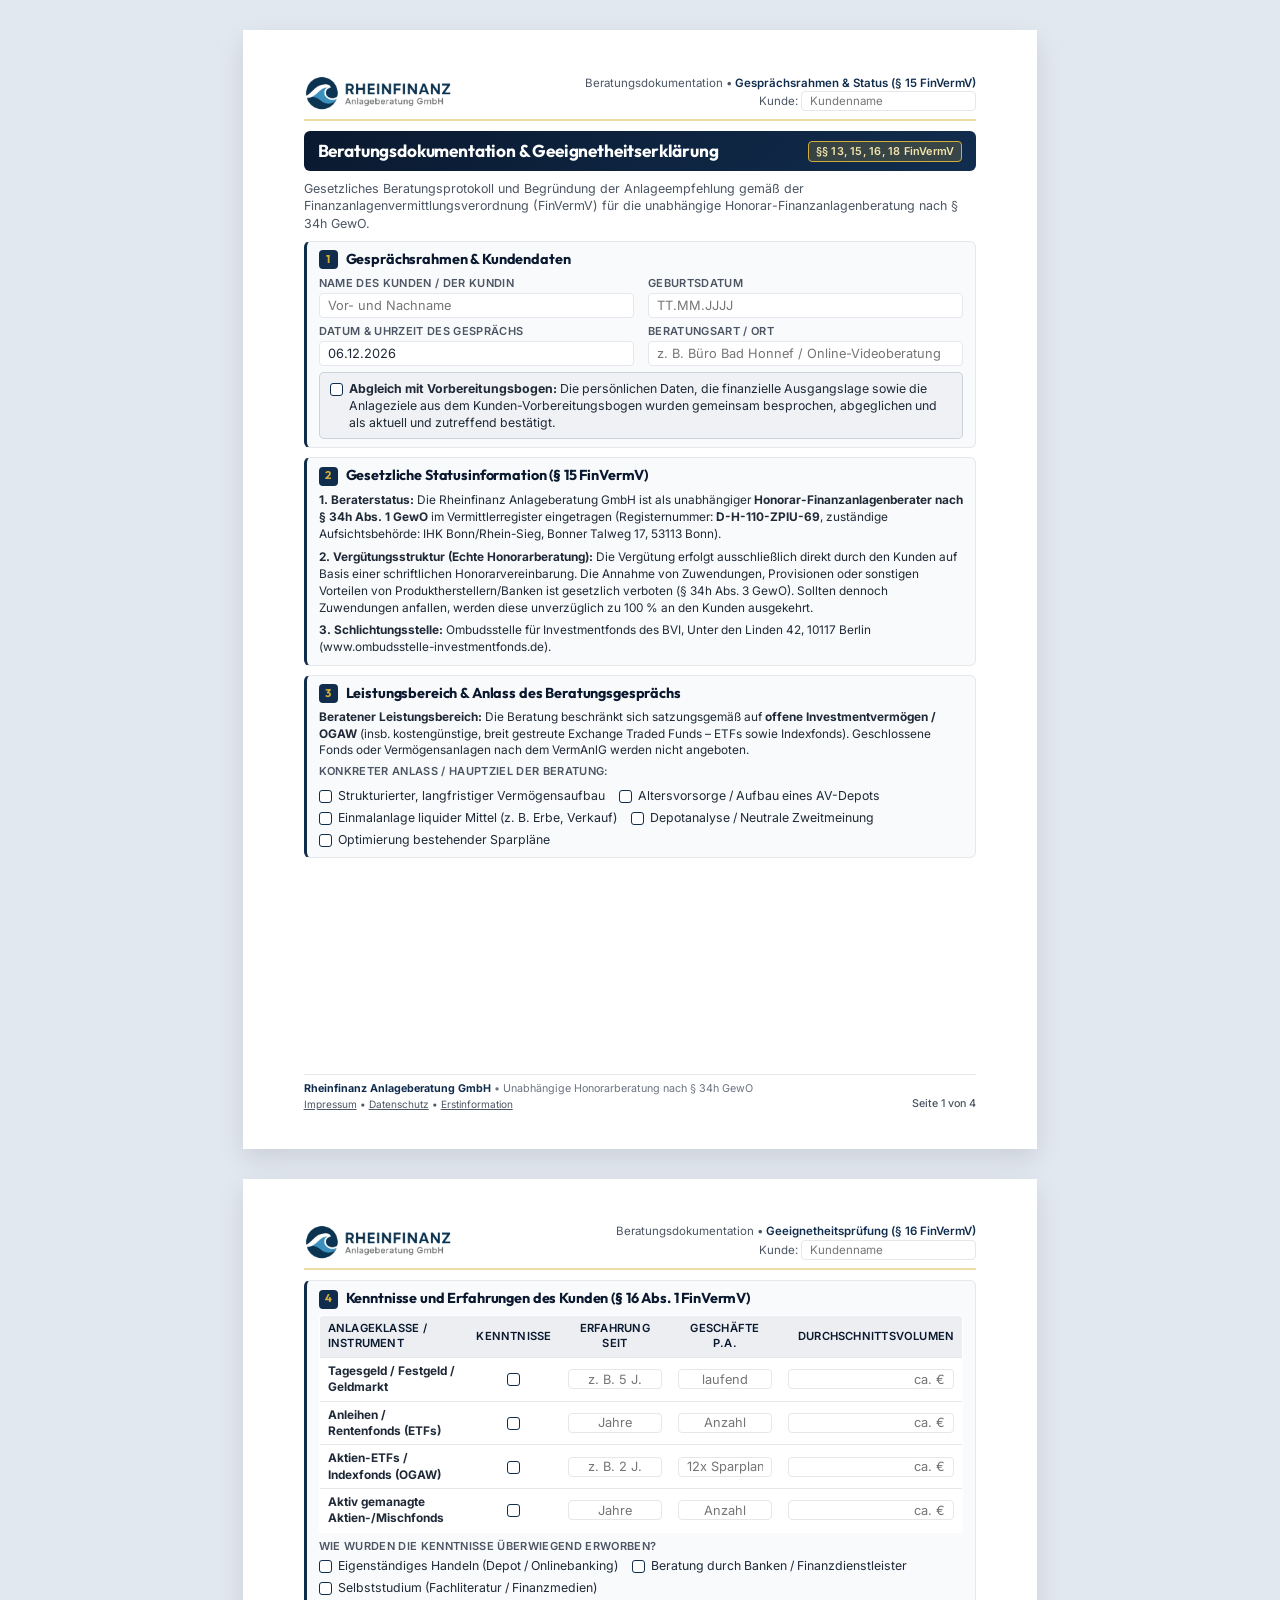
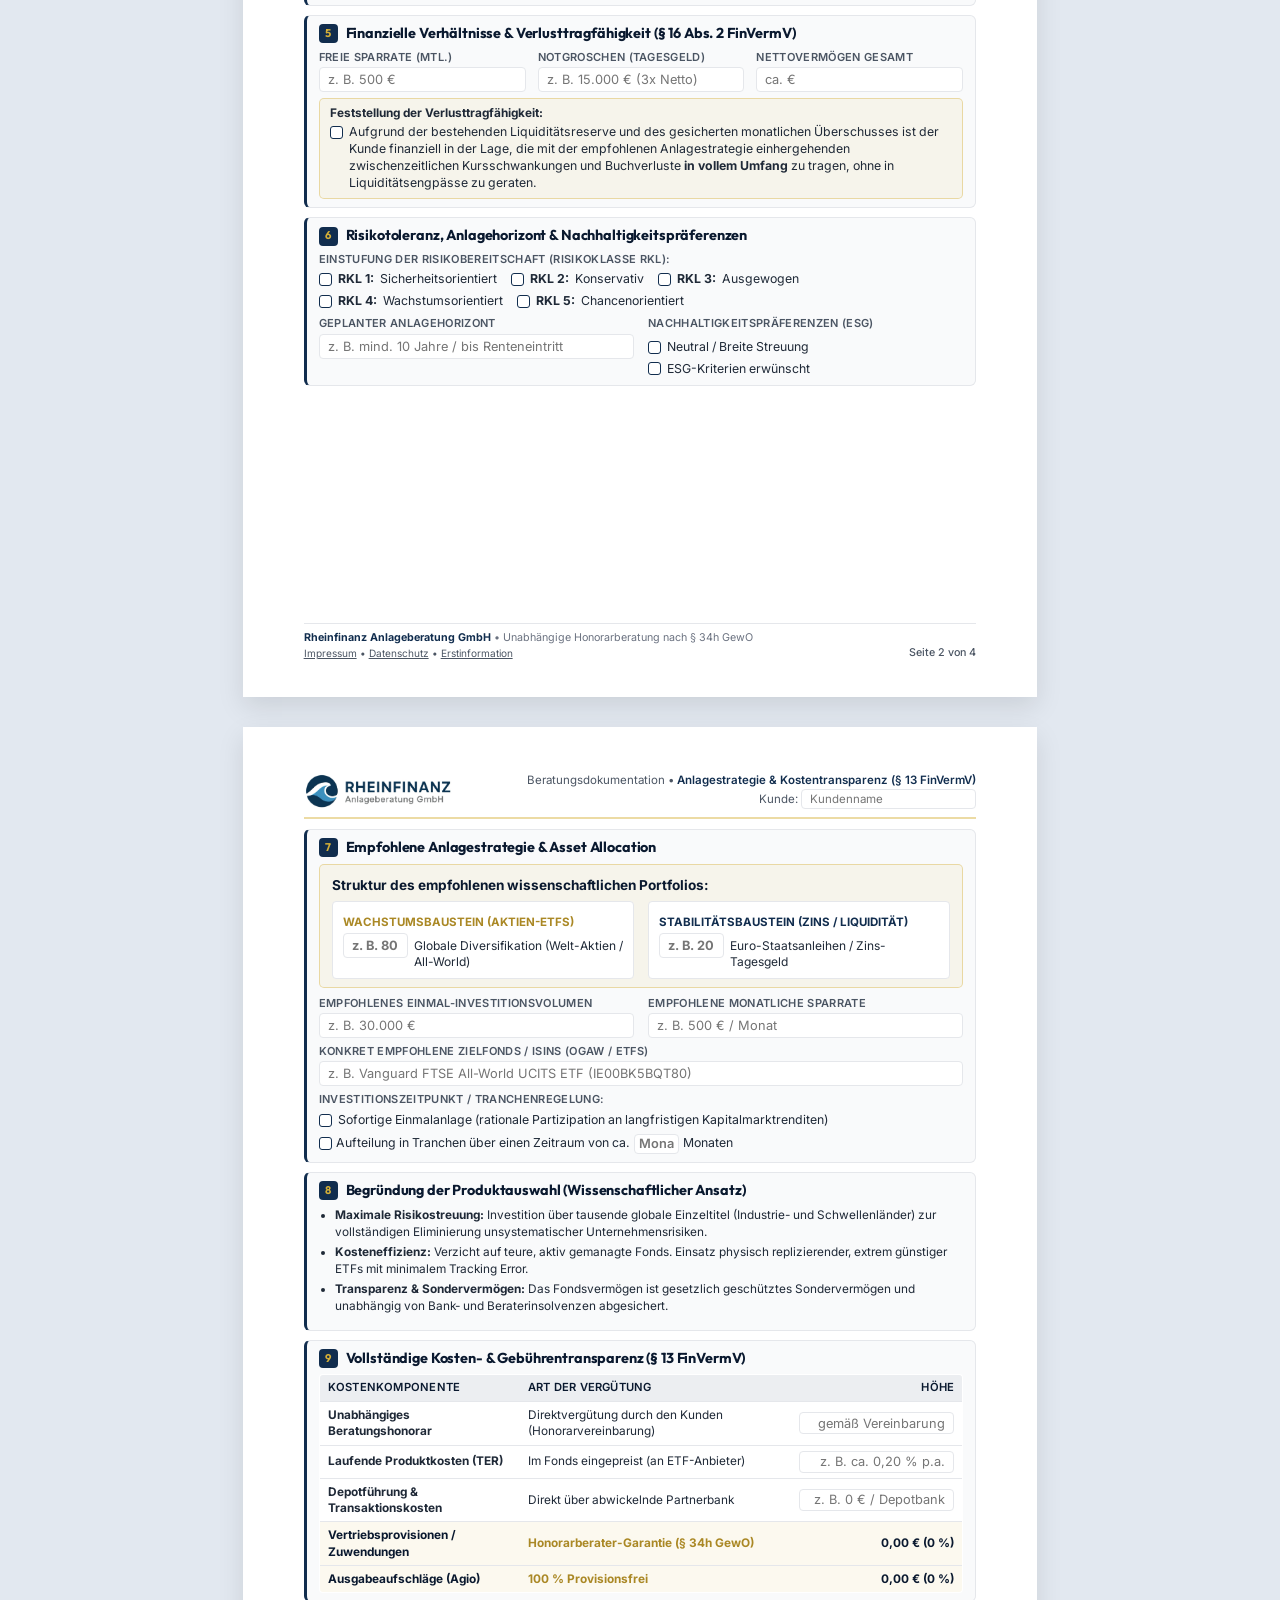
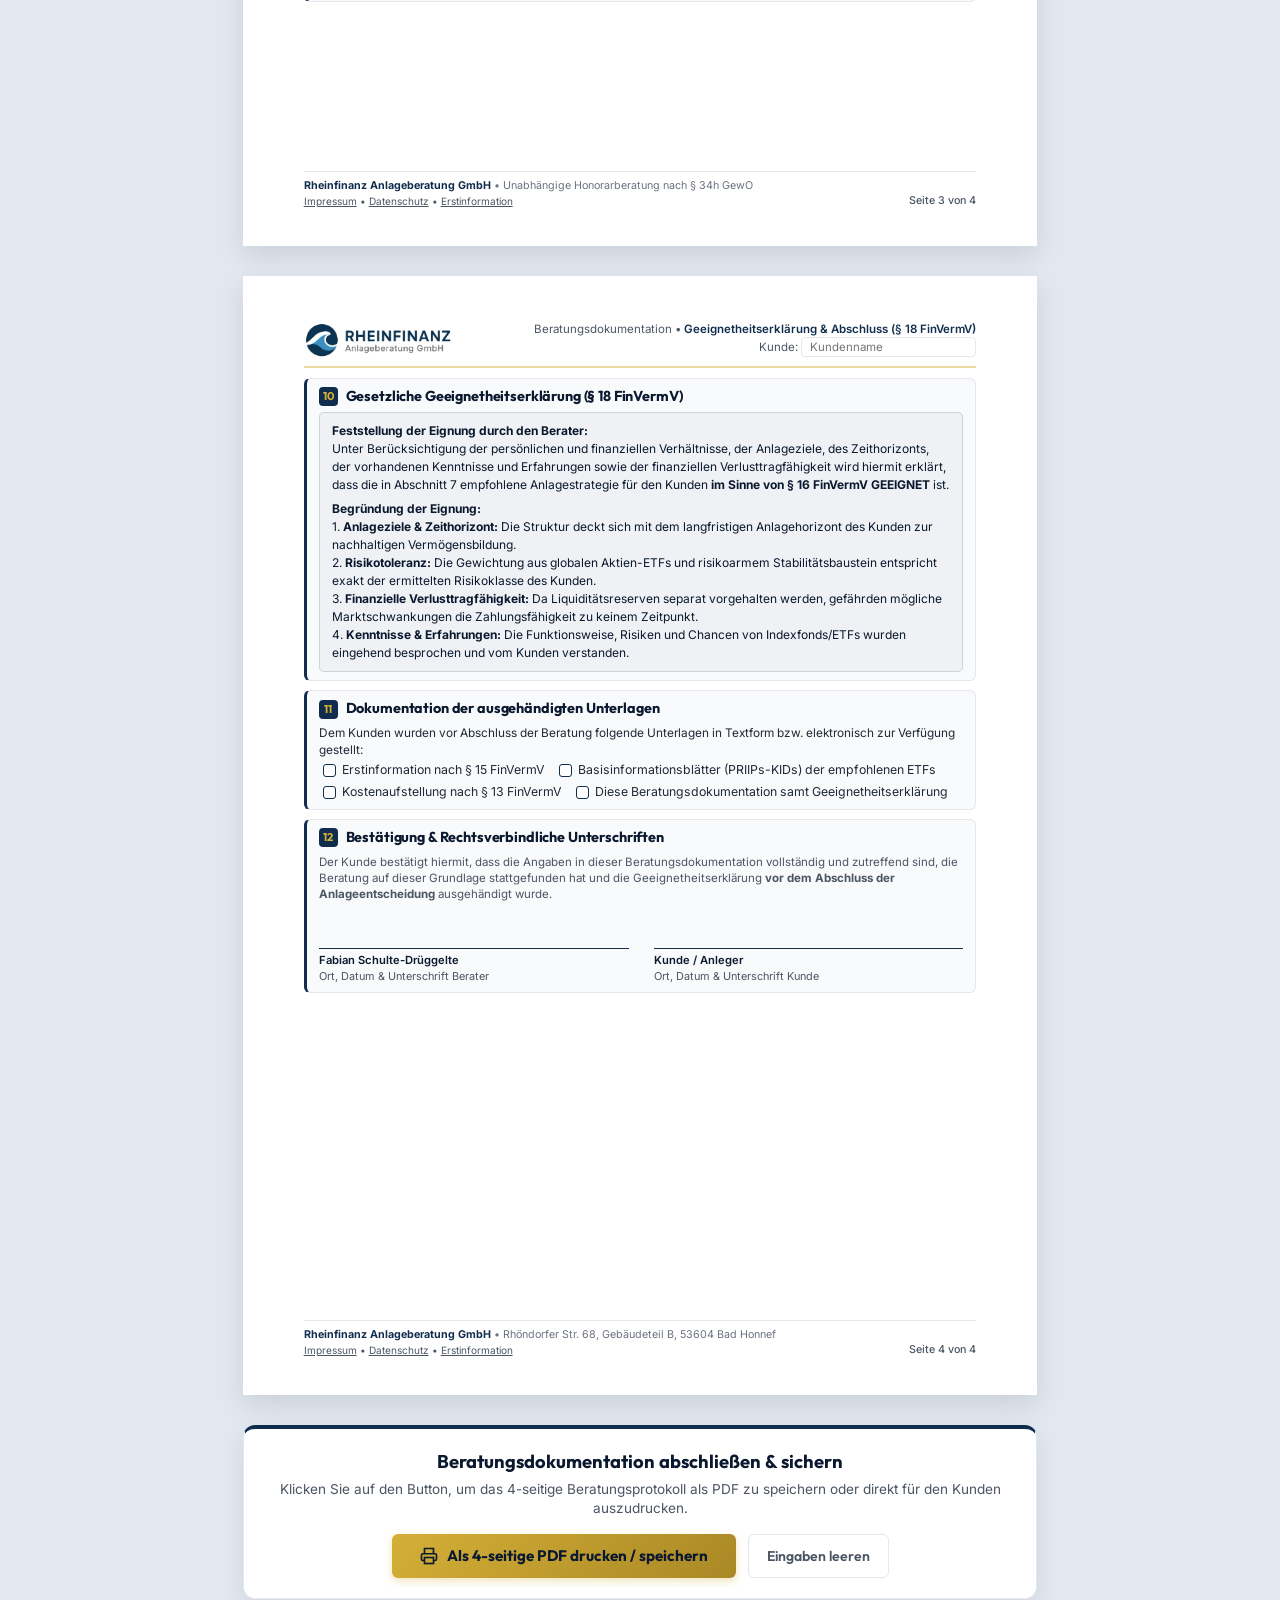
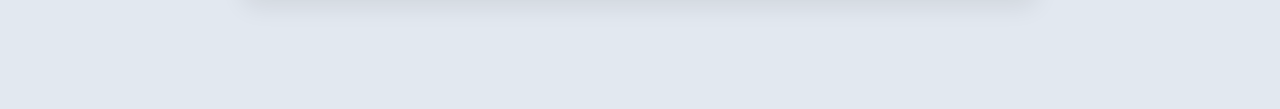
==== commit a3f34296: "Remove all-caps from signature sub-labels in Section 12" ====
--- a/beratungsdokumentation.html
+++ b/beratungsdokumentation.html
@@ -936,14 +936,14 @@
                     <div>
                         <div style="border-bottom: 1.5px solid var(--navy-primary); height: 35px; margin-bottom: 4px;"></div>
                         <div style="font-size: 0.7rem; font-weight: 600; color: var(--navy-dark);">Fabian Schulte-Drüggelte</div>
-                        <div style="font-size: 0.65rem; color: var(--text-light); text-transform: uppercase;">Ort, Datum & Unterschrift Berater</div>
+                        <div style="font-size: 0.68rem; color: var(--text-muted);">Ort, Datum & Unterschrift Berater</div>
                     </div>
 
                     <!-- Kunde -->
                     <div>
                         <div style="border-bottom: 1.5px solid var(--navy-primary); height: 35px; margin-bottom: 4px;"></div>
                         <div style="font-size: 0.7rem; font-weight: 600; color: var(--navy-dark);" id="kunde_sig_name">Kunde / Anleger</div>
-                        <div style="font-size: 0.65rem; color: var(--text-light); text-transform: uppercase;">Ort, Datum & Unterschrift Kunde</div>
+                        <div style="font-size: 0.68rem; color: var(--text-muted);">Ort, Datum & Unterschrift Kunde</div>
                     </div>
                 </div>
             </section>
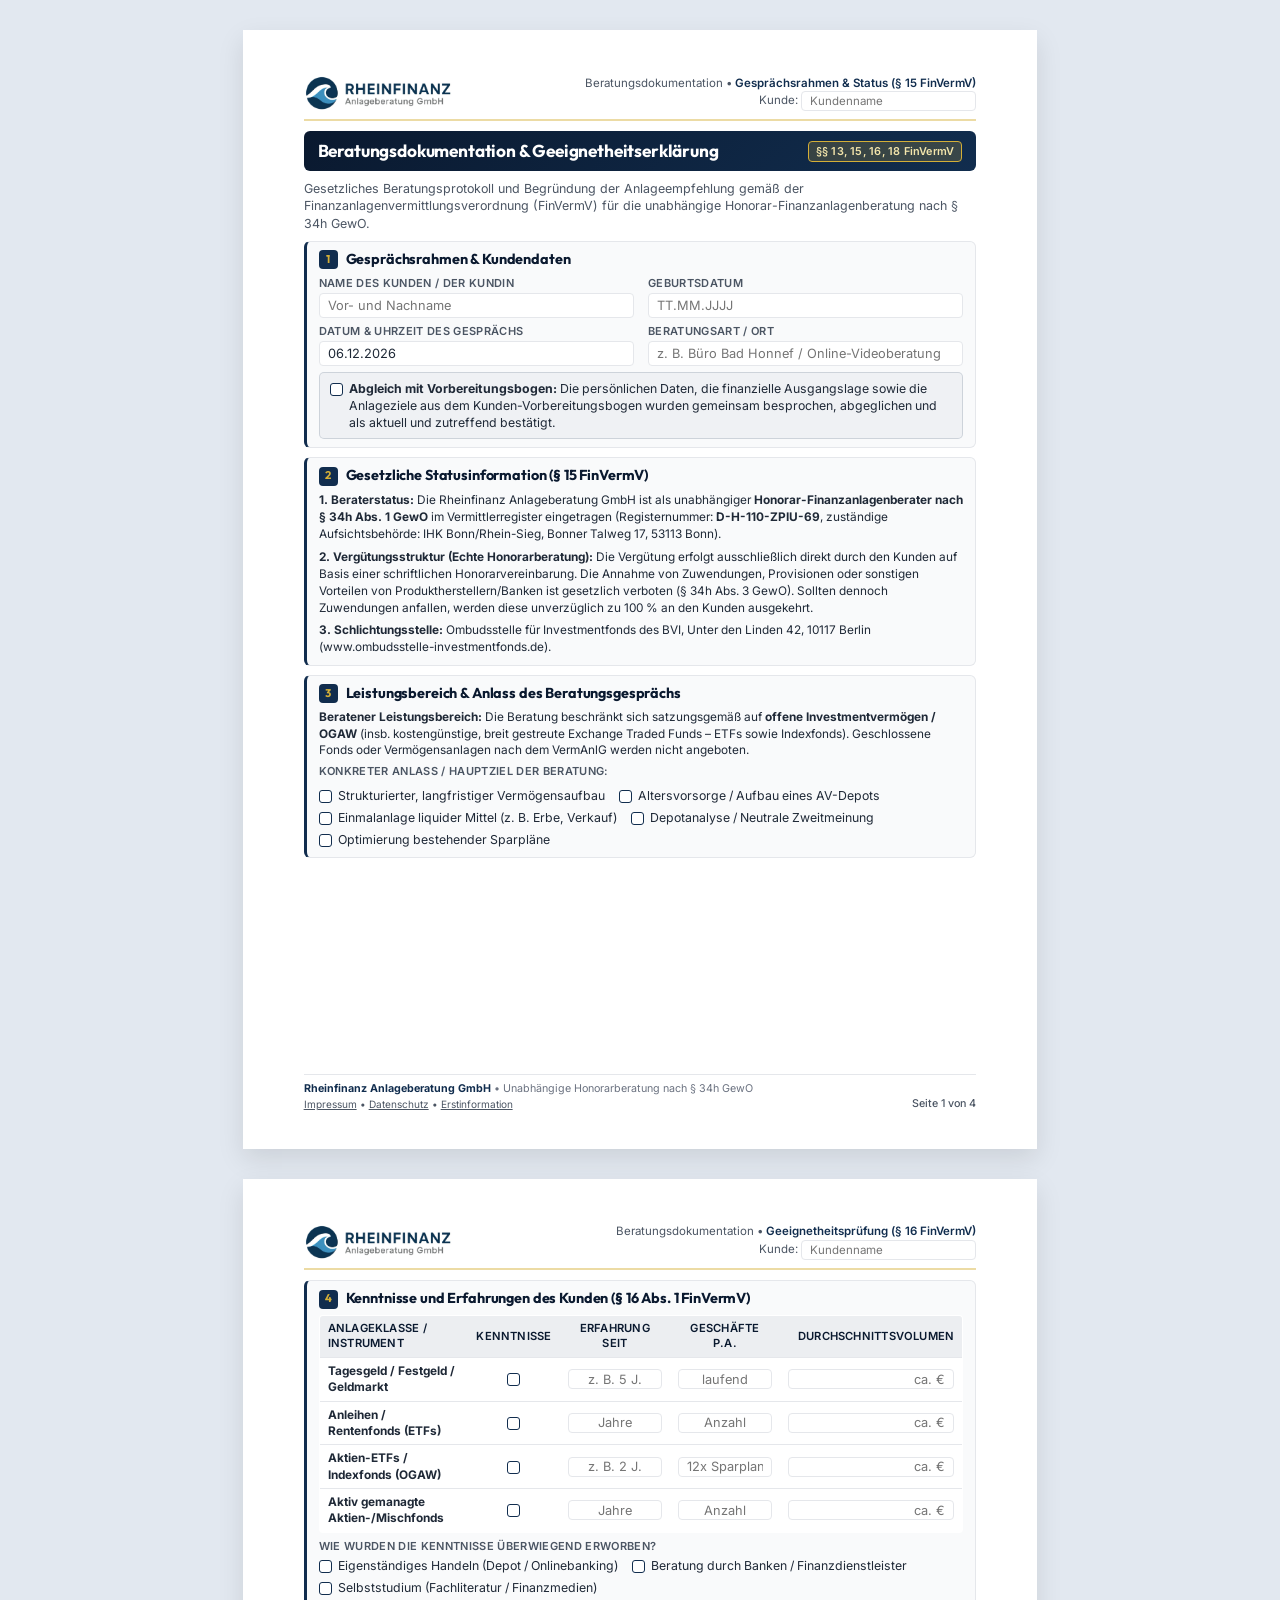
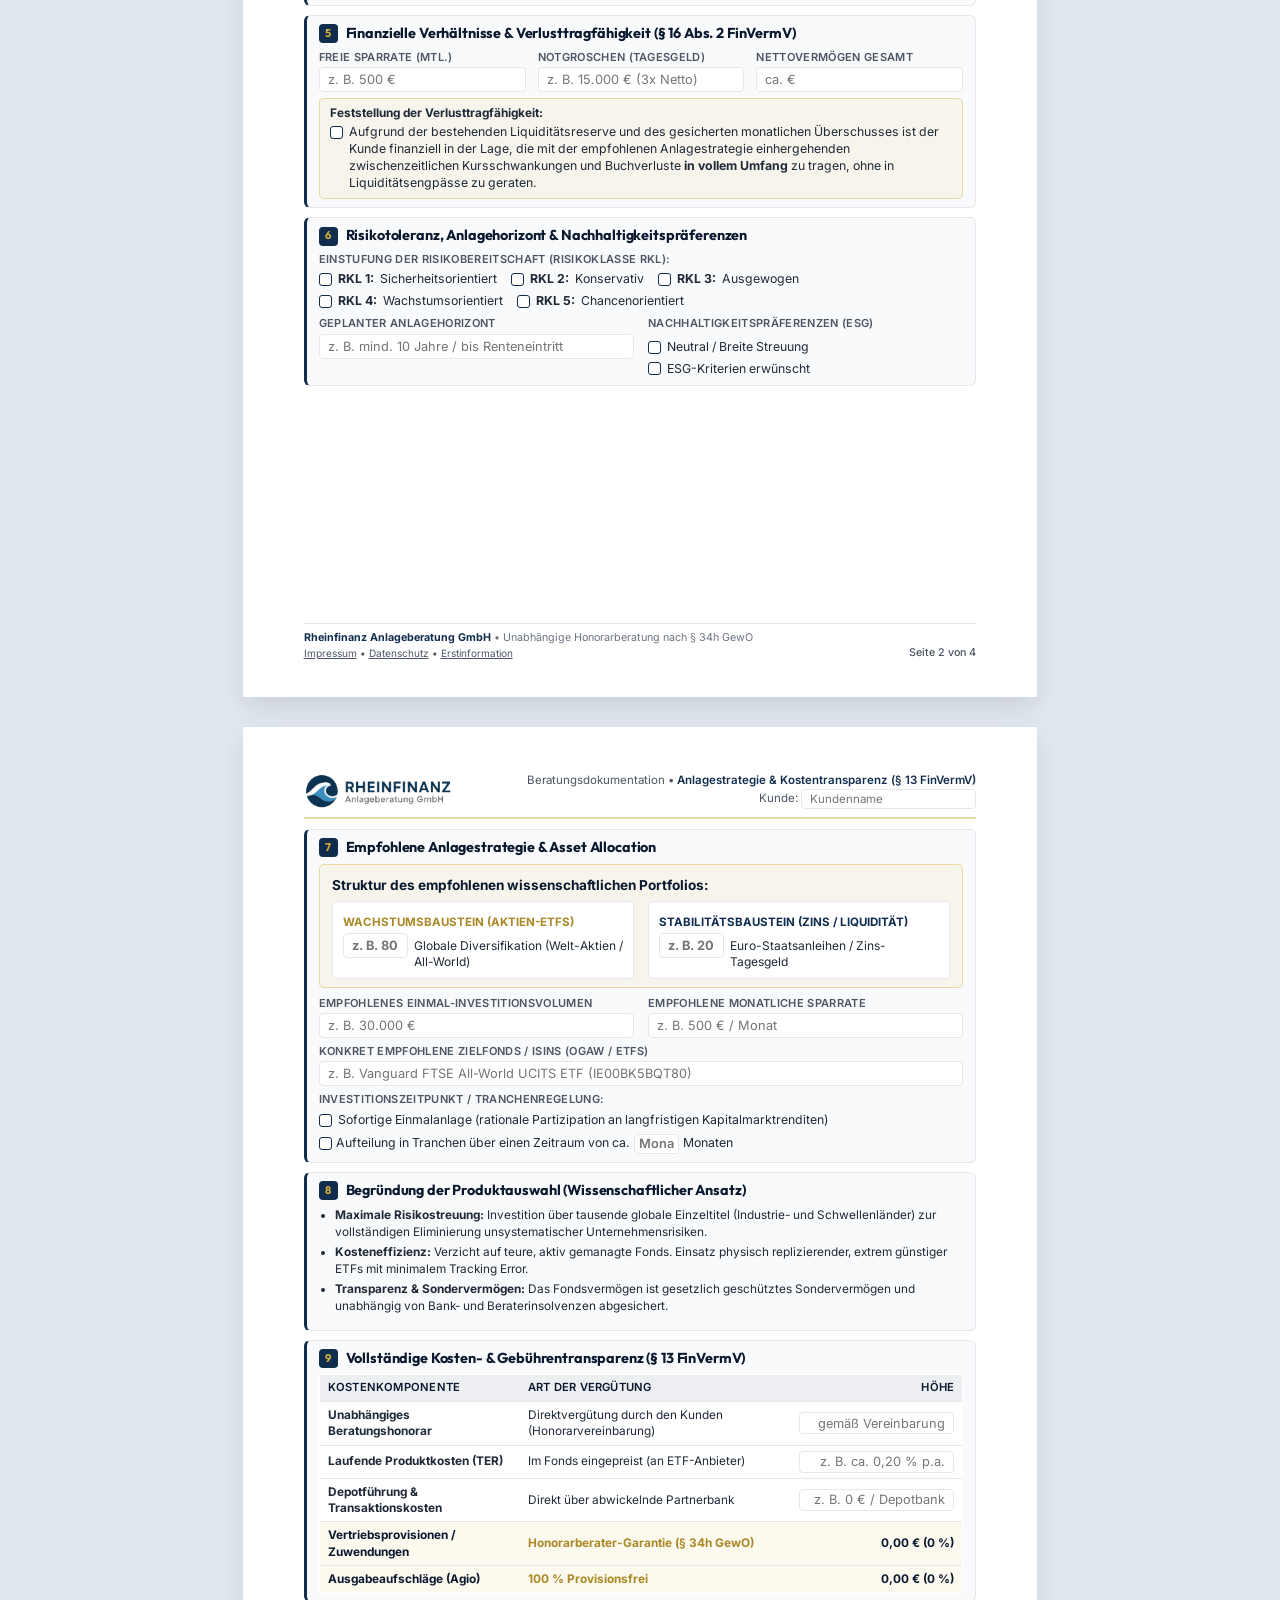
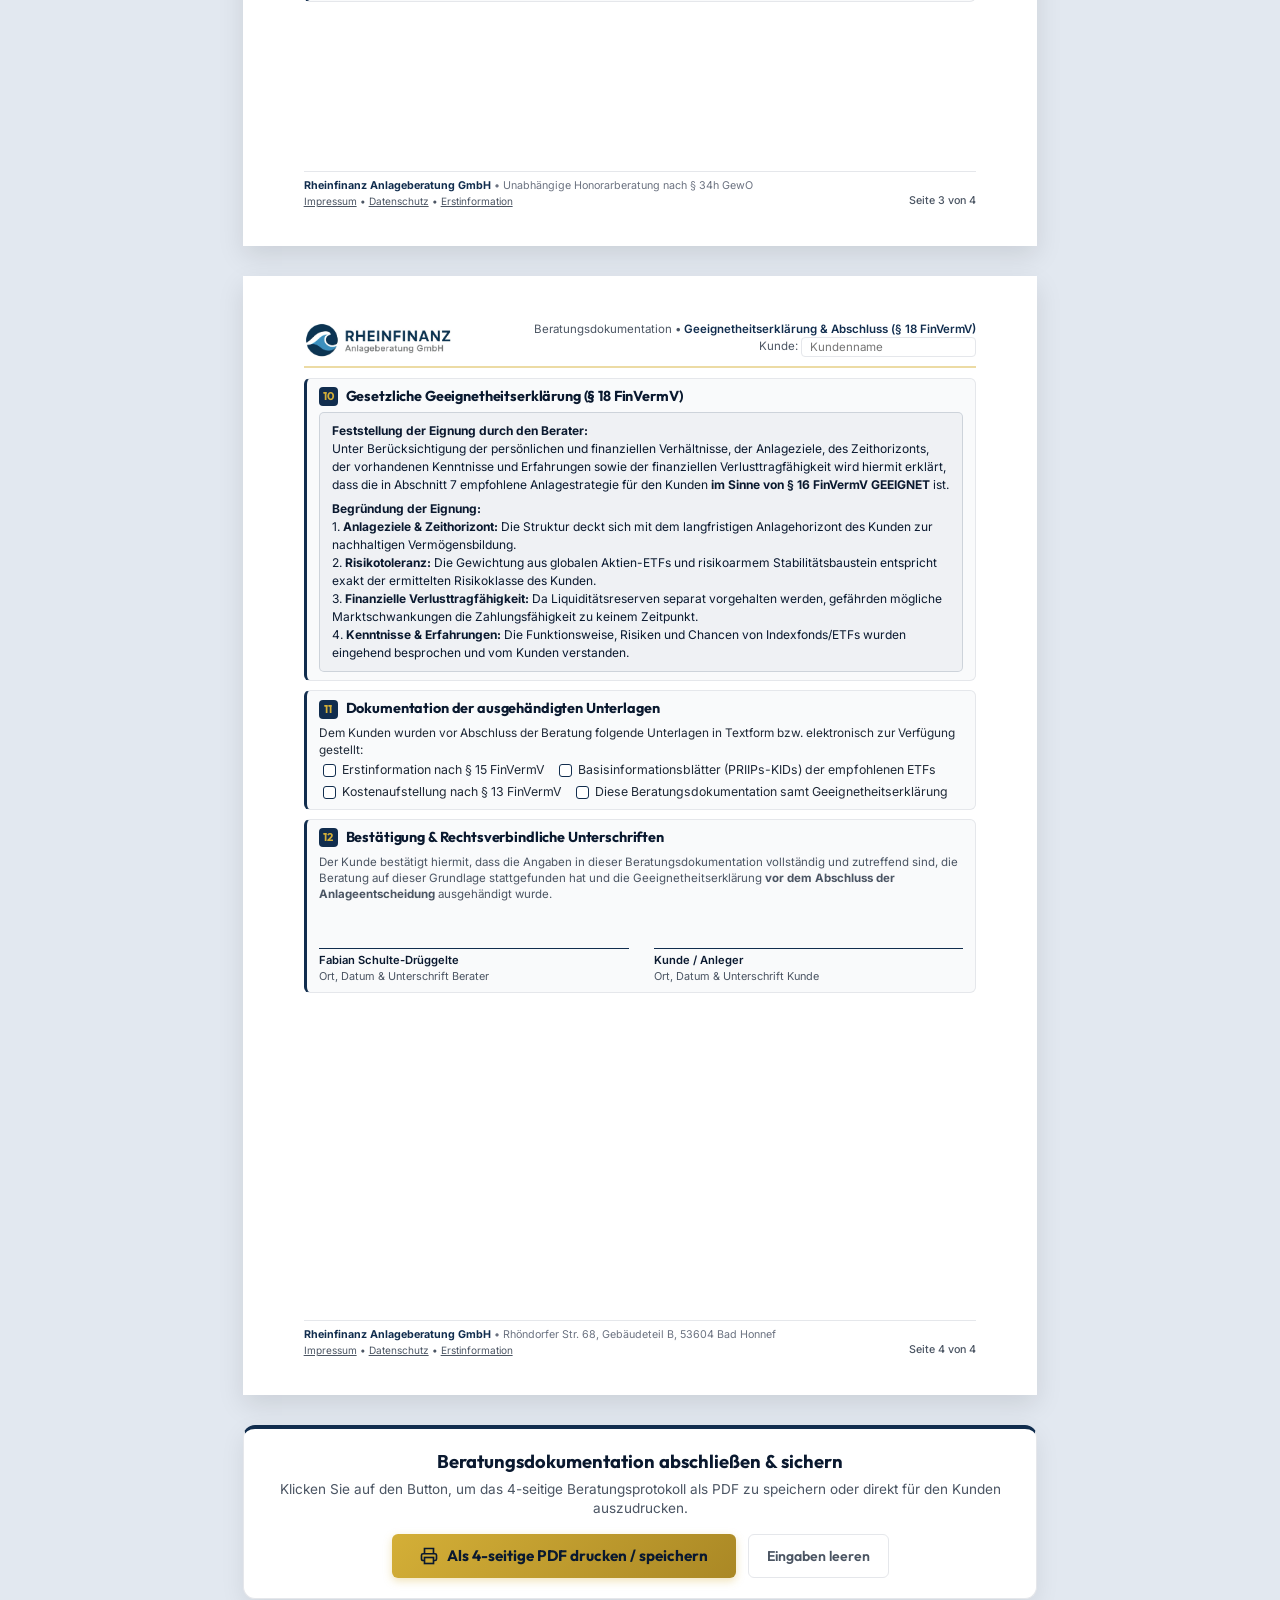
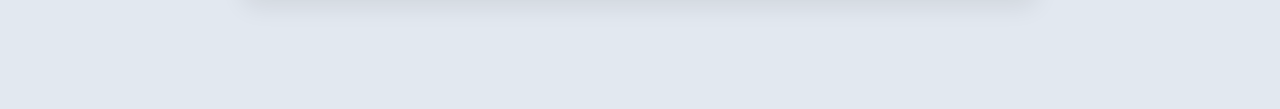
==== commit 85554345: "Add responsive auto-expanding width and font scaling for long customer names in headers" ====
--- a/beratungsdokumentation.html
+++ b/beratungsdokumentation.html
@@ -215,6 +215,17 @@
             box-shadow: 0 0 0 2px rgba(212, 175, 55, 0.2);
         }
 
+        .header-kunde-sync {
+            width: 175px;
+            min-width: 175px;
+            max-width: 350px;
+            height: 20px;
+            display: inline-block;
+            font-size: 0.72rem;
+            vertical-align: middle;
+            transition: width 0.15s ease, font-size 0.15s ease;
+        }
+
         /* Checkbox & Options */
         .options-group {
             display: flex;
@@ -454,7 +465,7 @@
                 <img src="assets/images/rheinfinanz-logo-complete.png" alt="Rheinfinanz Anlageberatung GmbH" class="brand-logo-full">
                 <div class="header-meta">
                     Beratungsdokumentation &bull; <strong>Gesprächsrahmen & Status (§ 15 FinVermV)</strong><br>
-                    Kunde: <input type="text" class="field-input header-kunde-sync" style="width: 175px; height: 20px; display: inline-block; font-size: 0.72rem;" placeholder="Kundenname">
+                    Kunde: <input type="text" class="field-input header-kunde-sync" placeholder="Kundenname">
                 </div>
             </header>
 
@@ -574,7 +585,7 @@
                 <img src="assets/images/rheinfinanz-logo-complete.png" alt="Rheinfinanz Logo" class="brand-logo-full">
                 <div class="header-meta">
                     Beratungsdokumentation &bull; <strong>Geeignetheitsprüfung (§ 16 FinVermV)</strong><br>
-                    Kunde: <input type="text" class="field-input header-kunde-sync" style="width: 175px; height: 20px; display: inline-block; font-size: 0.72rem;" placeholder="Kundenname">
+                    Kunde: <input type="text" class="field-input header-kunde-sync" placeholder="Kundenname">
                 </div>
             </header>
 
@@ -727,7 +738,7 @@
                 <img src="assets/images/rheinfinanz-logo-complete.png" alt="Rheinfinanz Logo" class="brand-logo-full">
                 <div class="header-meta">
                     Beratungsdokumentation &bull; <strong>Anlagestrategie & Kostentransparenz (§ 13 FinVermV)</strong><br>
-                    Kunde: <input type="text" class="field-input header-kunde-sync" style="width: 175px; height: 20px; display: inline-block; font-size: 0.72rem;" placeholder="Kundenname">
+                    Kunde: <input type="text" class="field-input header-kunde-sync" placeholder="Kundenname">
                 </div>
             </header>
 
@@ -875,7 +886,7 @@
                 <img src="assets/images/rheinfinanz-logo-complete.png" alt="Rheinfinanz Logo" class="brand-logo-full">
                 <div class="header-meta">
                     Beratungsdokumentation &bull; <strong>Geeignetheitserklärung & Abschluss (§ 18 FinVermV)</strong><br>
-                    Kunde: <input type="text" class="field-input header-kunde-sync" style="width: 175px; height: 20px; display: inline-block; font-size: 0.72rem;" placeholder="Kundenname">
+                    Kunde: <input type="text" class="field-input header-kunde-sync" placeholder="Kundenname">
                 </div>
             </header>
 
@@ -999,11 +1010,30 @@
             if (kundeMainInput && kundeMainInput.value !== val) {
                 kundeMainInput.value = val;
             }
+            const cleanVal = val || '';
+            const len = cleanVal.length;
+
+            // Dynamische Skalierung für lange Namen (z. B. Mehrfachvornamen, Doppelnamen, Adelstitel)
+            let targetWidth = 175;
+            let targetFontSize = '0.72rem';
+
+            if (len > 20) {
+                targetWidth = Math.min(350, 175 + (len - 20) * 6.5);
+                if (len > 40) {
+                    targetFontSize = '0.63rem';
+                } else if (len > 28) {
+                    targetFontSize = '0.67rem';
+                }
+            }
+
             headerKundeInputs.forEach(input => {
                 if (input.value !== val) input.value = val;
+                input.style.width = targetWidth + 'px';
+                input.style.fontSize = targetFontSize;
+                input.title = cleanVal;
             });
             if (kundeSigName) {
-                kundeSigName.textContent = val && val.trim() ? 'Kunde / Anleger: ' + val.trim() : 'Kunde / Anleger';
+                kundeSigName.textContent = cleanVal.trim() ? 'Kunde / Anleger: ' + cleanVal.trim() : 'Kunde / Anleger';
             }
         }
 
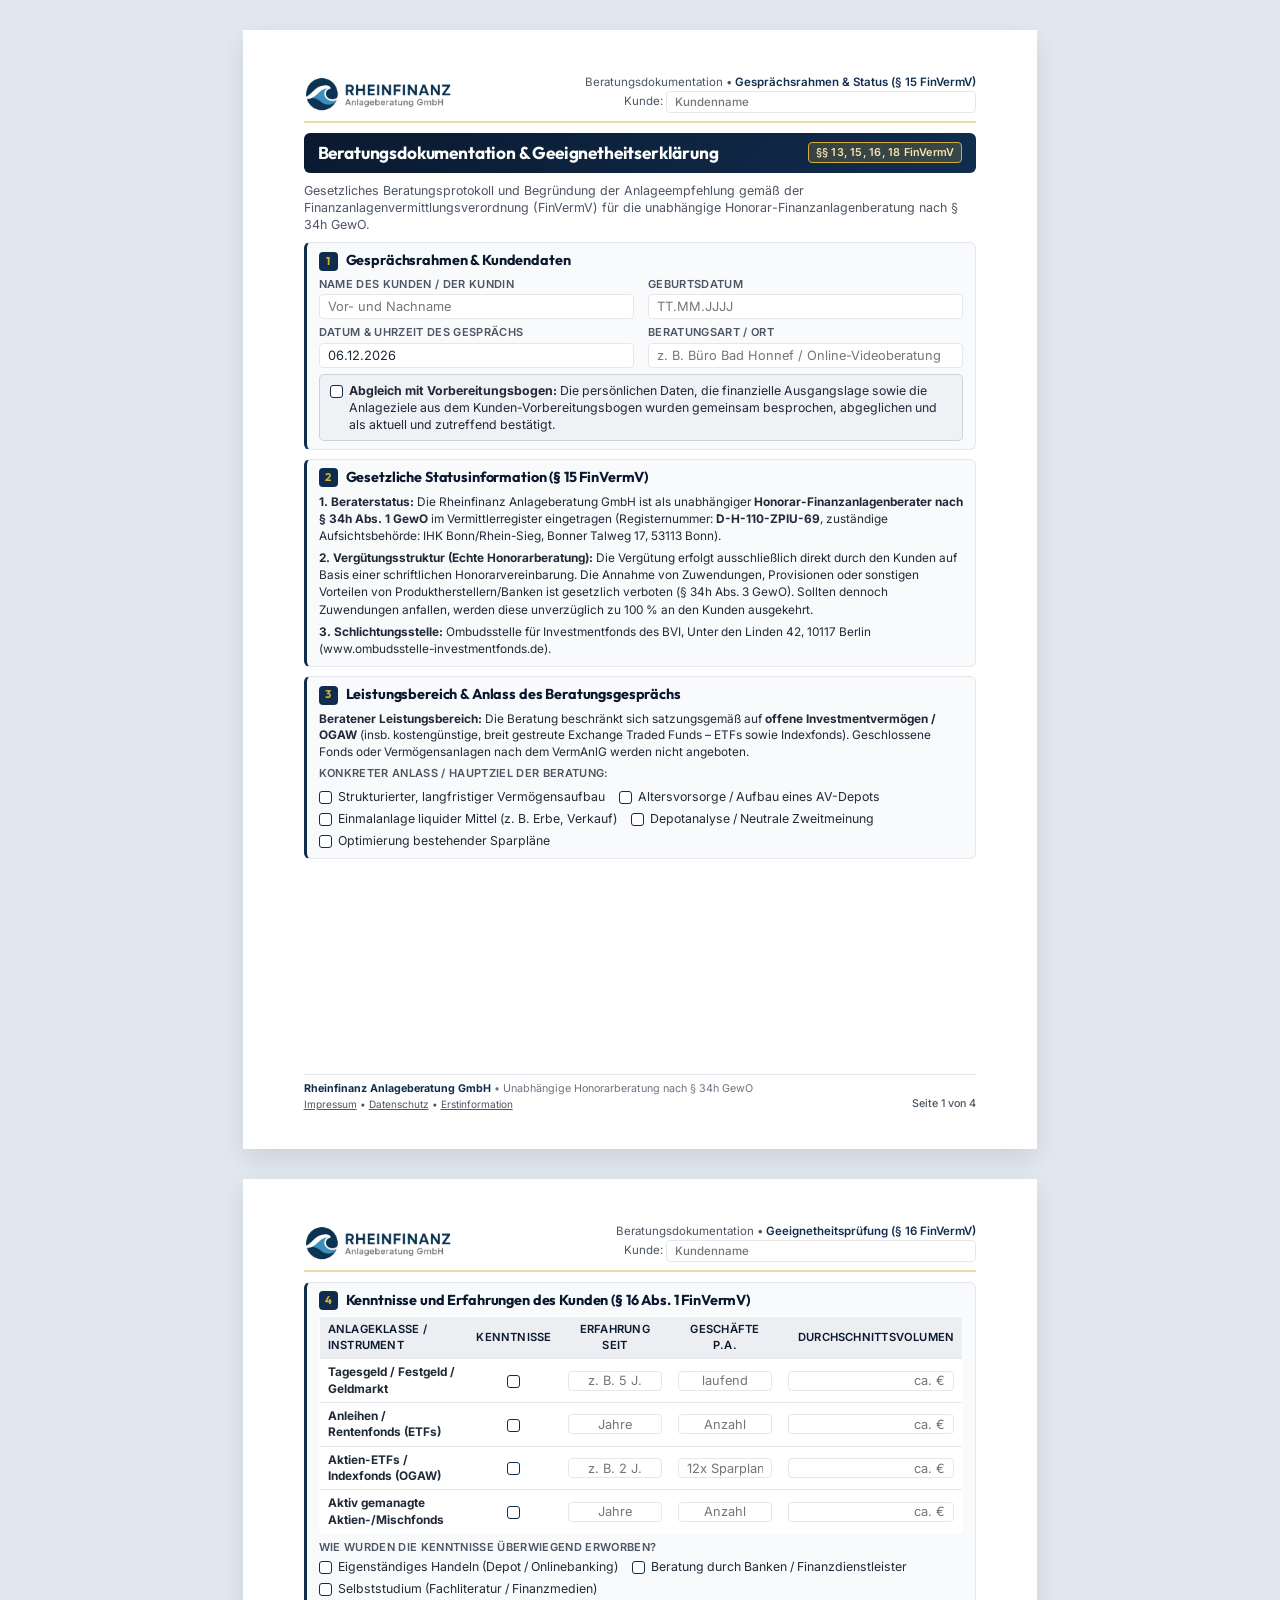
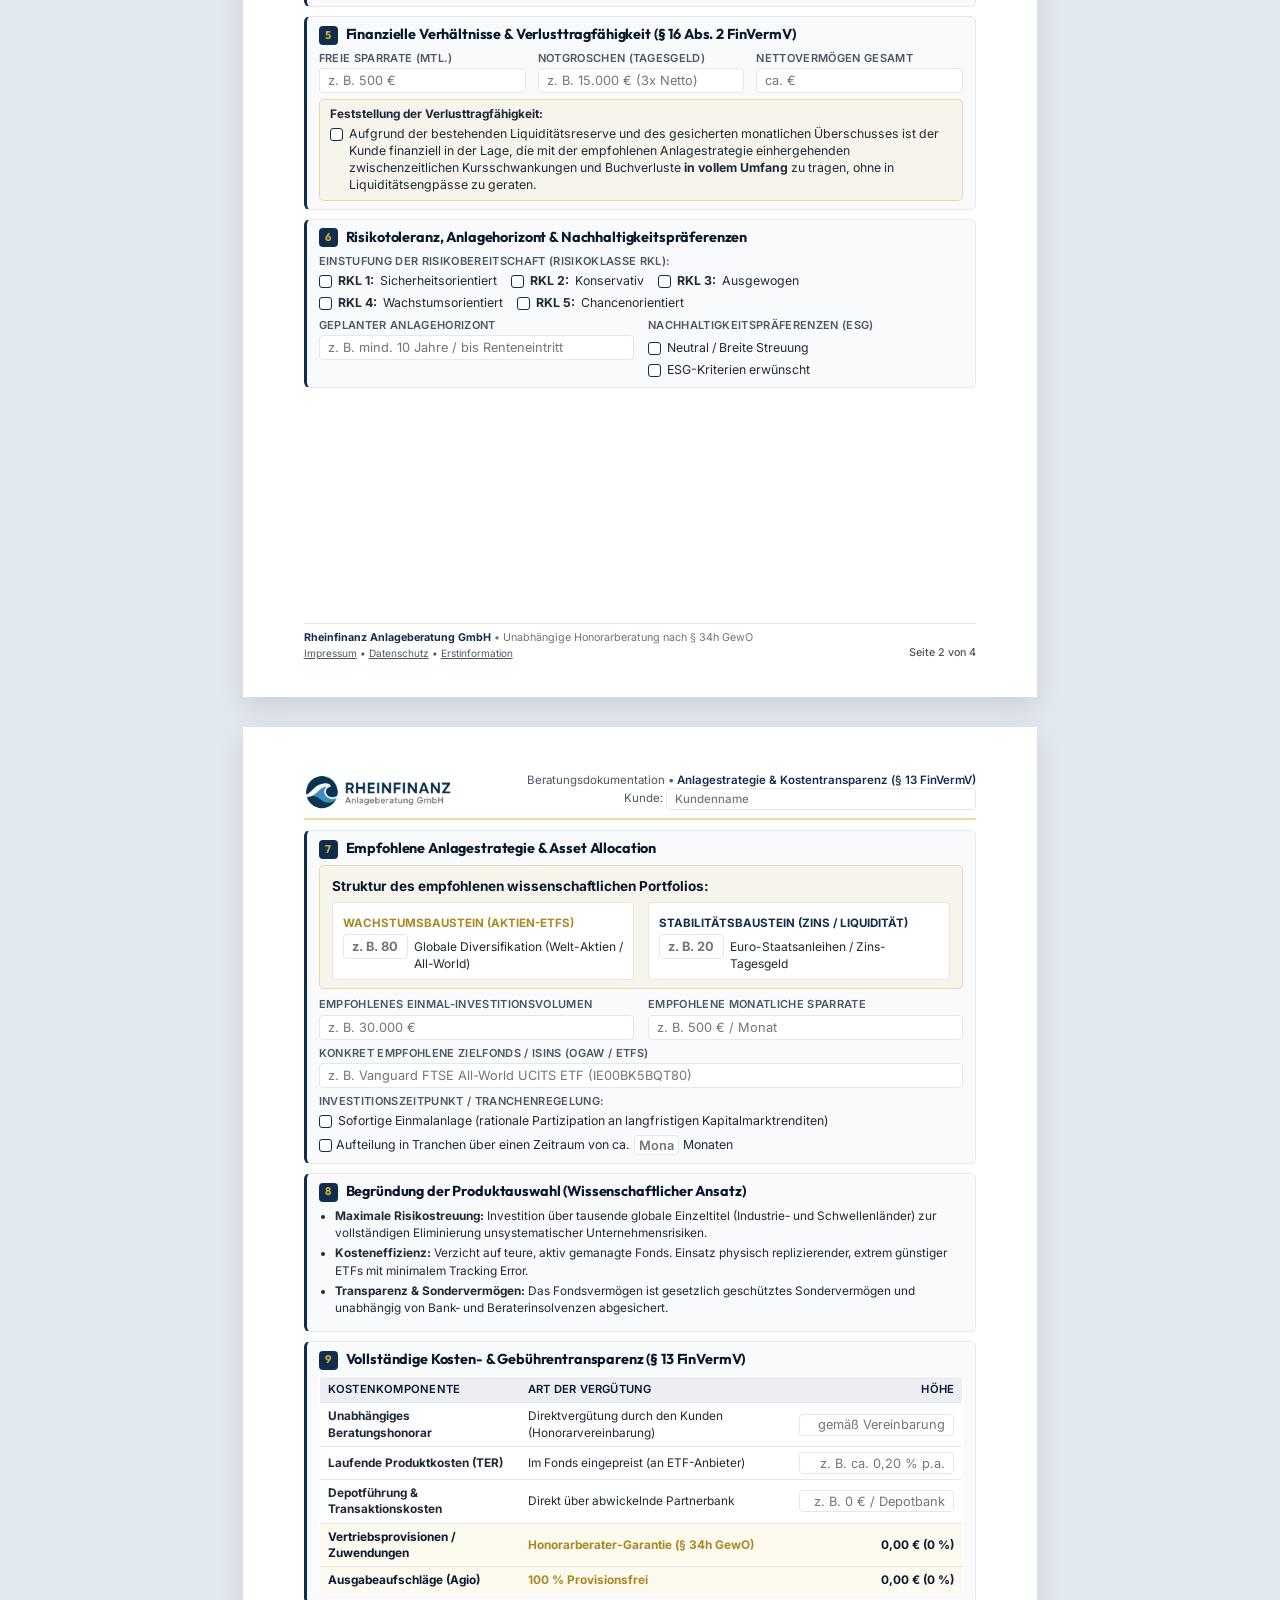
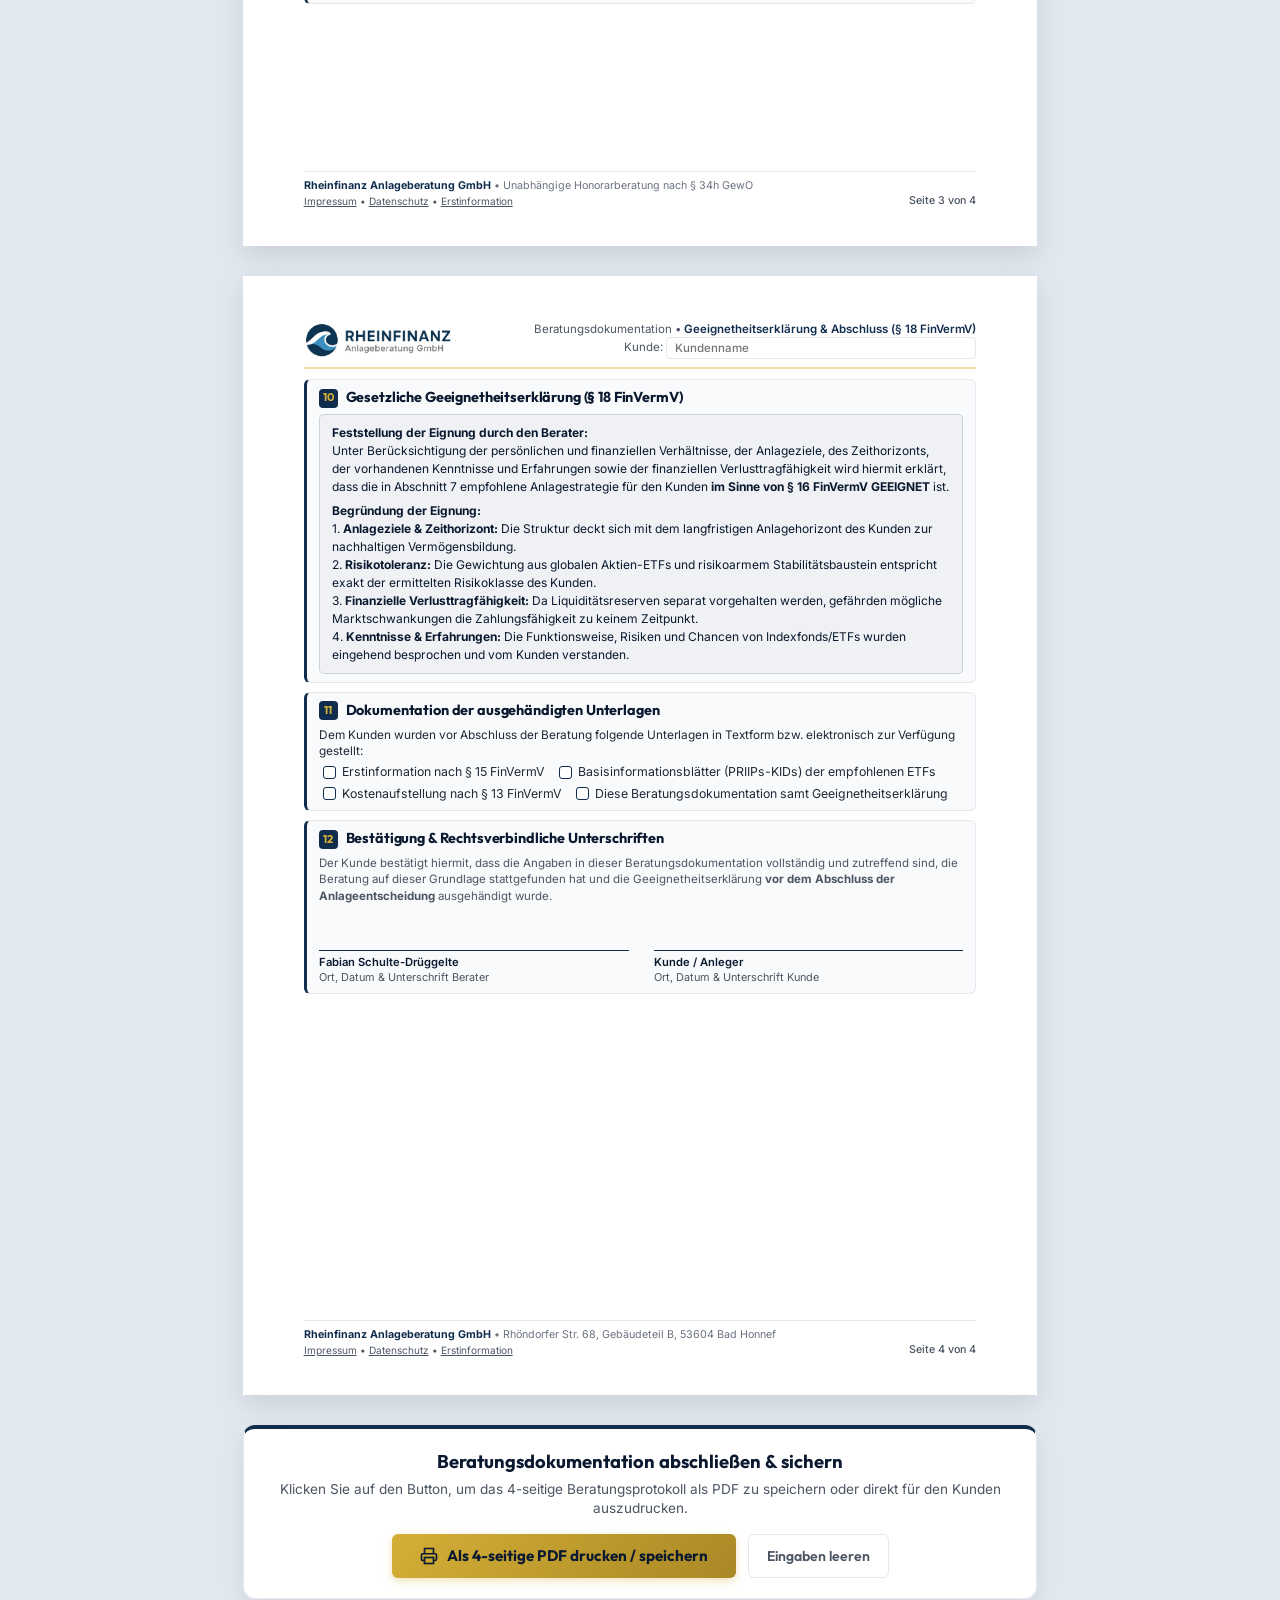
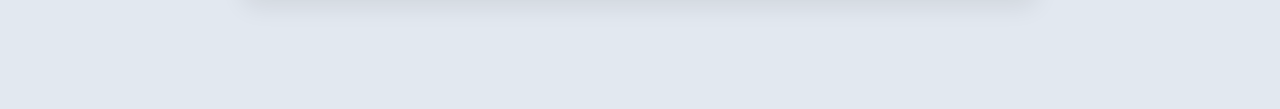
==== commit 0494513c: "Set 310px default width for header customer name, add print styles and autofill change/blur listener" ====
--- a/beratungsdokumentation.html
+++ b/beratungsdokumentation.html
@@ -216,13 +216,15 @@
         }
 
         .header-kunde-sync {
-            width: 175px;
-            min-width: 175px;
-            max-width: 350px;
-            height: 20px;
+            width: 310px;
+            min-width: 200px;
+            max-width: 420px;
+            height: 22px;
             display: inline-block;
             font-size: 0.72rem;
             vertical-align: middle;
+            font-weight: 500;
+            color: var(--navy-dark);
             transition: width 0.15s ease, font-size 0.15s ease;
         }
 
@@ -446,6 +448,15 @@
             }
 
             .field-input {
+                border: 1px solid #D1D5DB !important;
+                background: white !important;
+                -webkit-print-color-adjust: exact !important;
+                print-color-adjust: exact !important;
+            }
+
+            .header-kunde-sync {
+                width: 310px !important;
+                max-width: 420px !important;
                 border: 1px solid #D1D5DB !important;
                 background: white !important;
                 -webkit-print-color-adjust: exact !important;
@@ -1013,17 +1024,19 @@
             const cleanVal = val || '';
             const len = cleanVal.length;
 
-            // Dynamische Skalierung für lange Namen (z. B. Mehrfachvornamen, Doppelnamen, Adelstitel)
-            let targetWidth = 175;
+            // Dynamische Skalierung: Basisbreite 310px, wächst bei überlangen Namen bis 420px
+            let targetWidth = 310;
             let targetFontSize = '0.72rem';
 
-            if (len > 20) {
-                targetWidth = Math.min(350, 175 + (len - 20) * 6.5);
-                if (len > 40) {
-                    targetFontSize = '0.63rem';
-                } else if (len > 28) {
-                    targetFontSize = '0.67rem';
+            if (len > 35) {
+                targetWidth = Math.min(420, 310 + (len - 35) * 6.5);
+                if (len > 44) {
+                    targetFontSize = '0.64rem';
+                } else if (len > 38) {
+                    targetFontSize = '0.68rem';
                 }
+            } else if (len <= 15 && len > 0) {
+                targetWidth = 240;
             }
 
             headerKundeInputs.forEach(input => {
@@ -1038,10 +1051,21 @@
         }
 
         if (kundeMainInput) {
-            kundeMainInput.addEventListener('input', (e) => updateClientName(e.target.value));
+            ['input', 'change', 'blur', 'keyup'].forEach(evt => {
+                kundeMainInput.addEventListener(evt, (e) => updateClientName(e.target.value));
+            });
         }
         headerKundeInputs.forEach(input => {
-            input.addEventListener('input', (e) => updateClientName(e.target.value));
+            ['input', 'change', 'blur', 'keyup'].forEach(evt => {
+                input.addEventListener(evt, (e) => updateClientName(e.target.value));
+            });
+        });
+
+        // Prüfen, ob Browser Autofill beim Laden aktiv war
+        window.addEventListener('load', () => {
+            if (kundeMainInput && kundeMainInput.value) {
+                updateClientName(kundeMainInput.value);
+            }
         });
 
         // Auto-fill today's date if empty
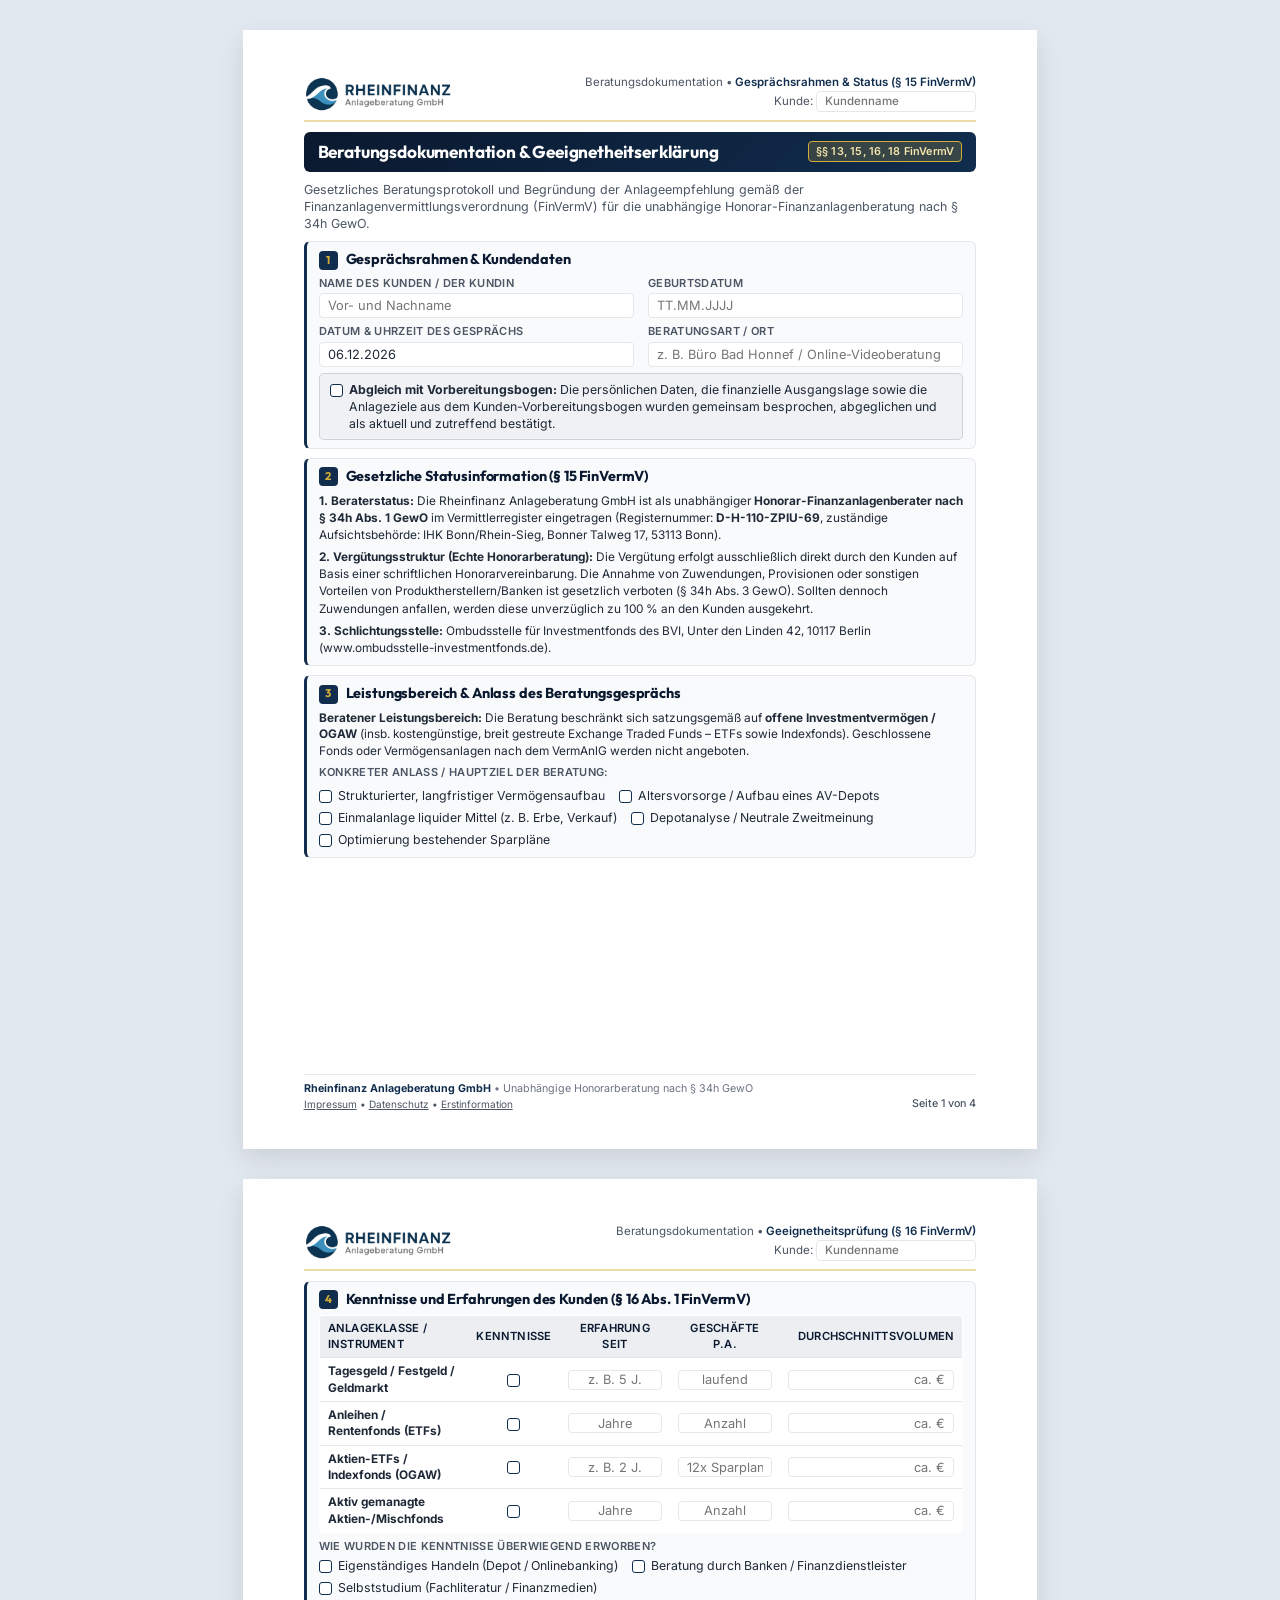
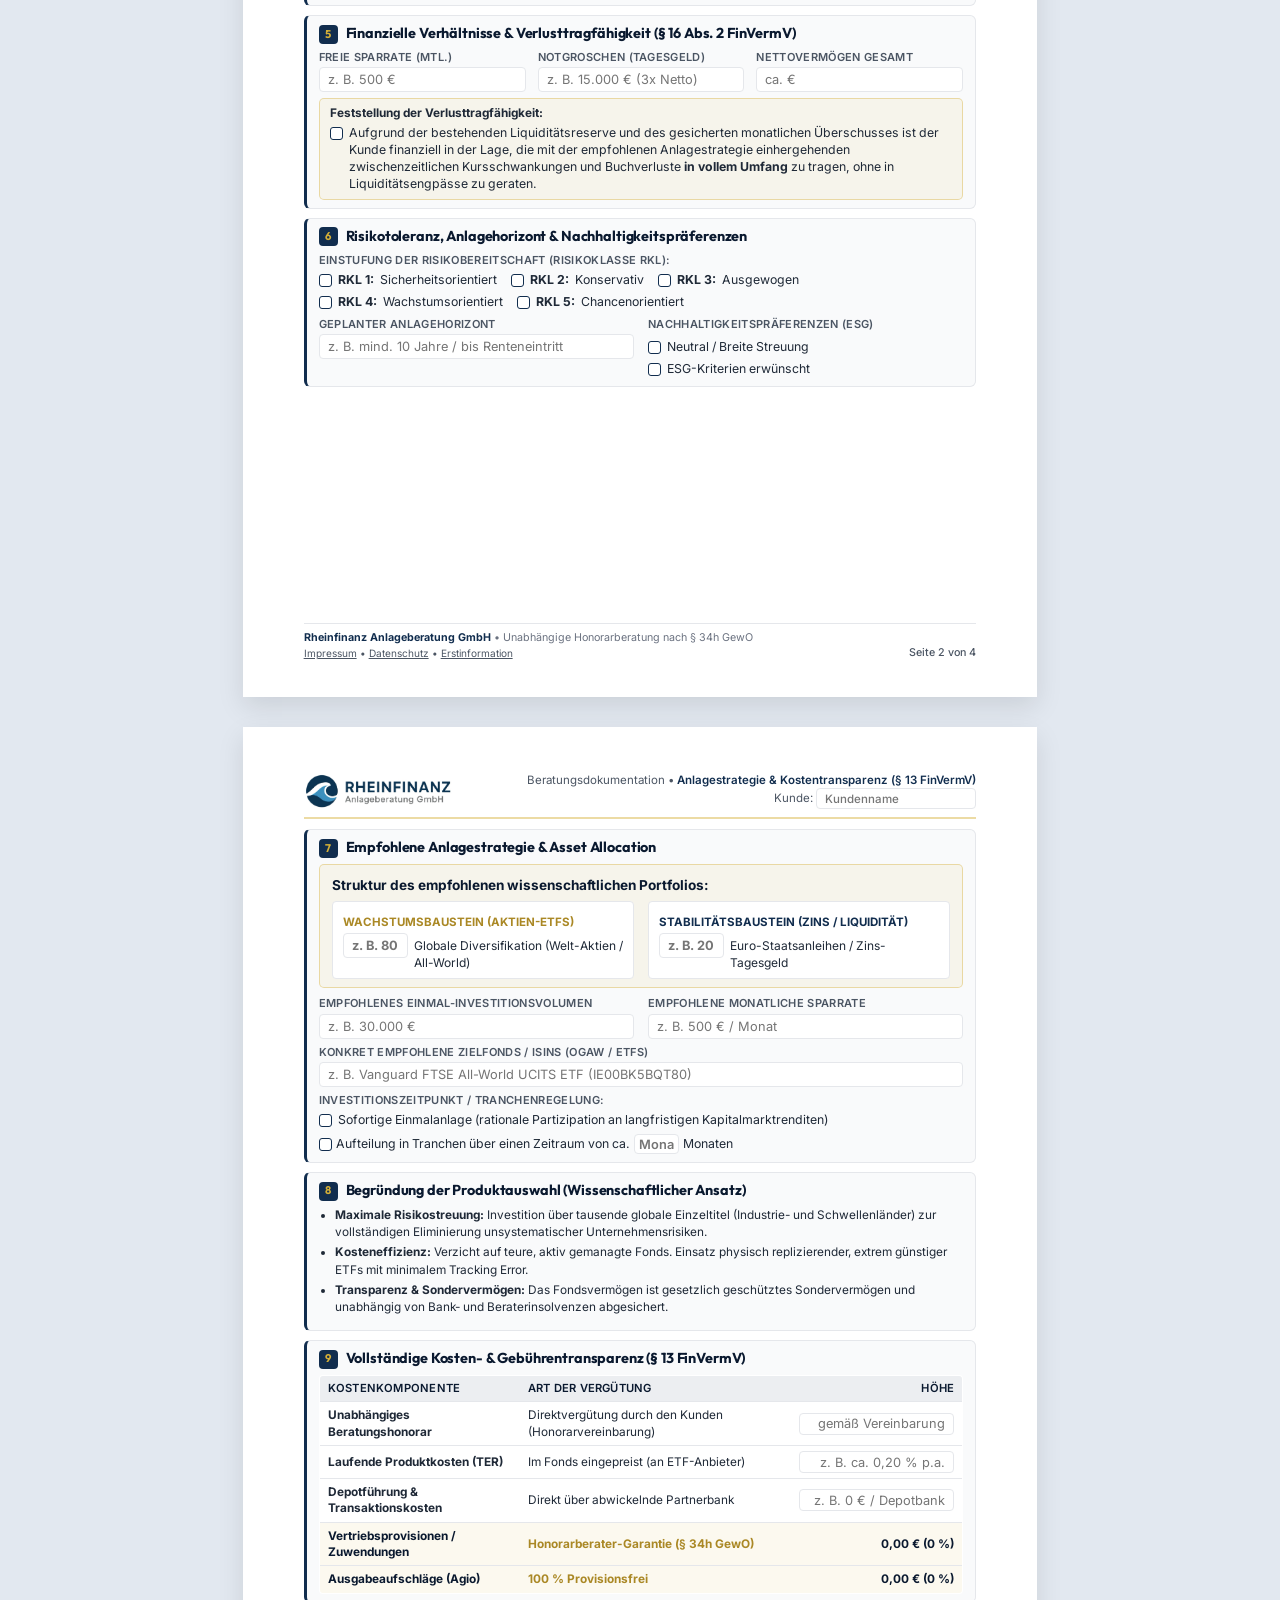
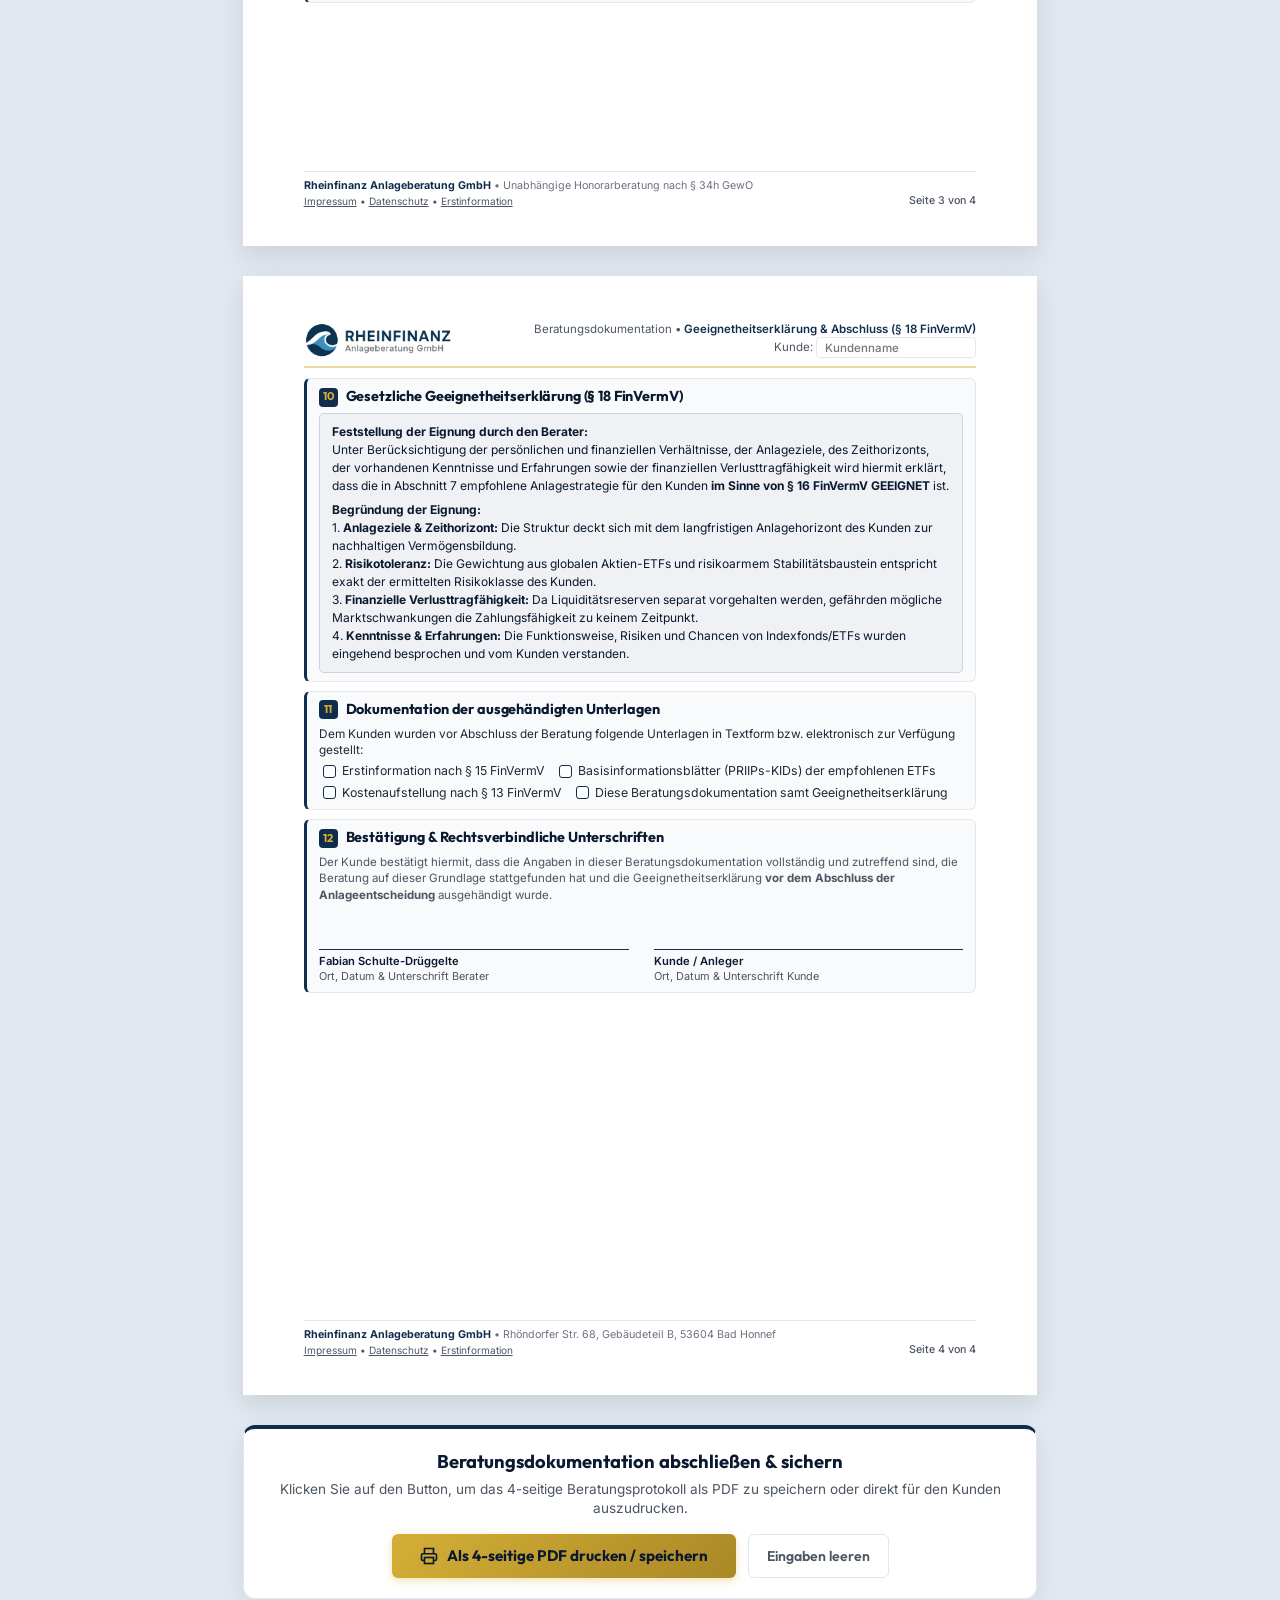
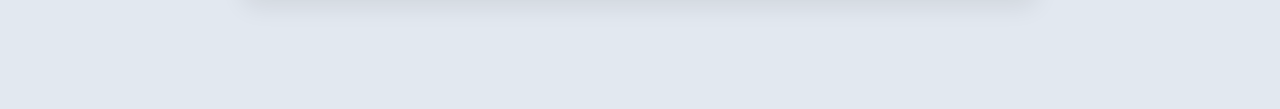
==== commit 635bc54b: "Smooth dynamic width: start with compact 160px base and expand continuously only when name requires " ====
--- a/beratungsdokumentation.html
+++ b/beratungsdokumentation.html
@@ -216,10 +216,10 @@
         }
 
         .header-kunde-sync {
-            width: 310px;
-            min-width: 200px;
-            max-width: 420px;
-            height: 22px;
+            width: 160px;
+            min-width: 140px;
+            max-width: 360px;
+            height: 21px;
             display: inline-block;
             font-size: 0.72rem;
             vertical-align: middle;
@@ -455,8 +455,6 @@
             }
 
             .header-kunde-sync {
-                width: 310px !important;
-                max-width: 420px !important;
                 border: 1px solid #D1D5DB !important;
                 background: white !important;
                 -webkit-print-color-adjust: exact !important;
@@ -1024,19 +1022,20 @@
             const cleanVal = val || '';
             const len = cleanVal.length;
 
-            // Dynamische Skalierung: Basisbreite 310px, wächst bei überlangen Namen bis 420px
-            let targetWidth = 310;
+            // Kompakte Basisbreite von 160px; wächst erst geschmeidig mit, wenn der Name länger ist
+            let targetWidth = 160;
             let targetFontSize = '0.72rem';
 
-            if (len > 35) {
-                targetWidth = Math.min(420, 310 + (len - 35) * 6.5);
-                if (len > 44) {
+            if (len > 18) {
+                // Berechne den genauen Platzbedarf: ca. 6.8px pro Zeichen + 22px Padding
+                targetWidth = Math.min(360, Math.round(len * 6.8 + 22));
+
+                // Sanfte Schriftgrößen-Anpassung bei sehr langen Namen (> 40 Zeichen)
+                if (len > 42) {
                     targetFontSize = '0.64rem';
-                } else if (len > 38) {
+                } else if (len > 32) {
                     targetFontSize = '0.68rem';
                 }
-            } else if (len <= 15 && len > 0) {
-                targetWidth = 240;
             }
 
             headerKundeInputs.forEach(input => {
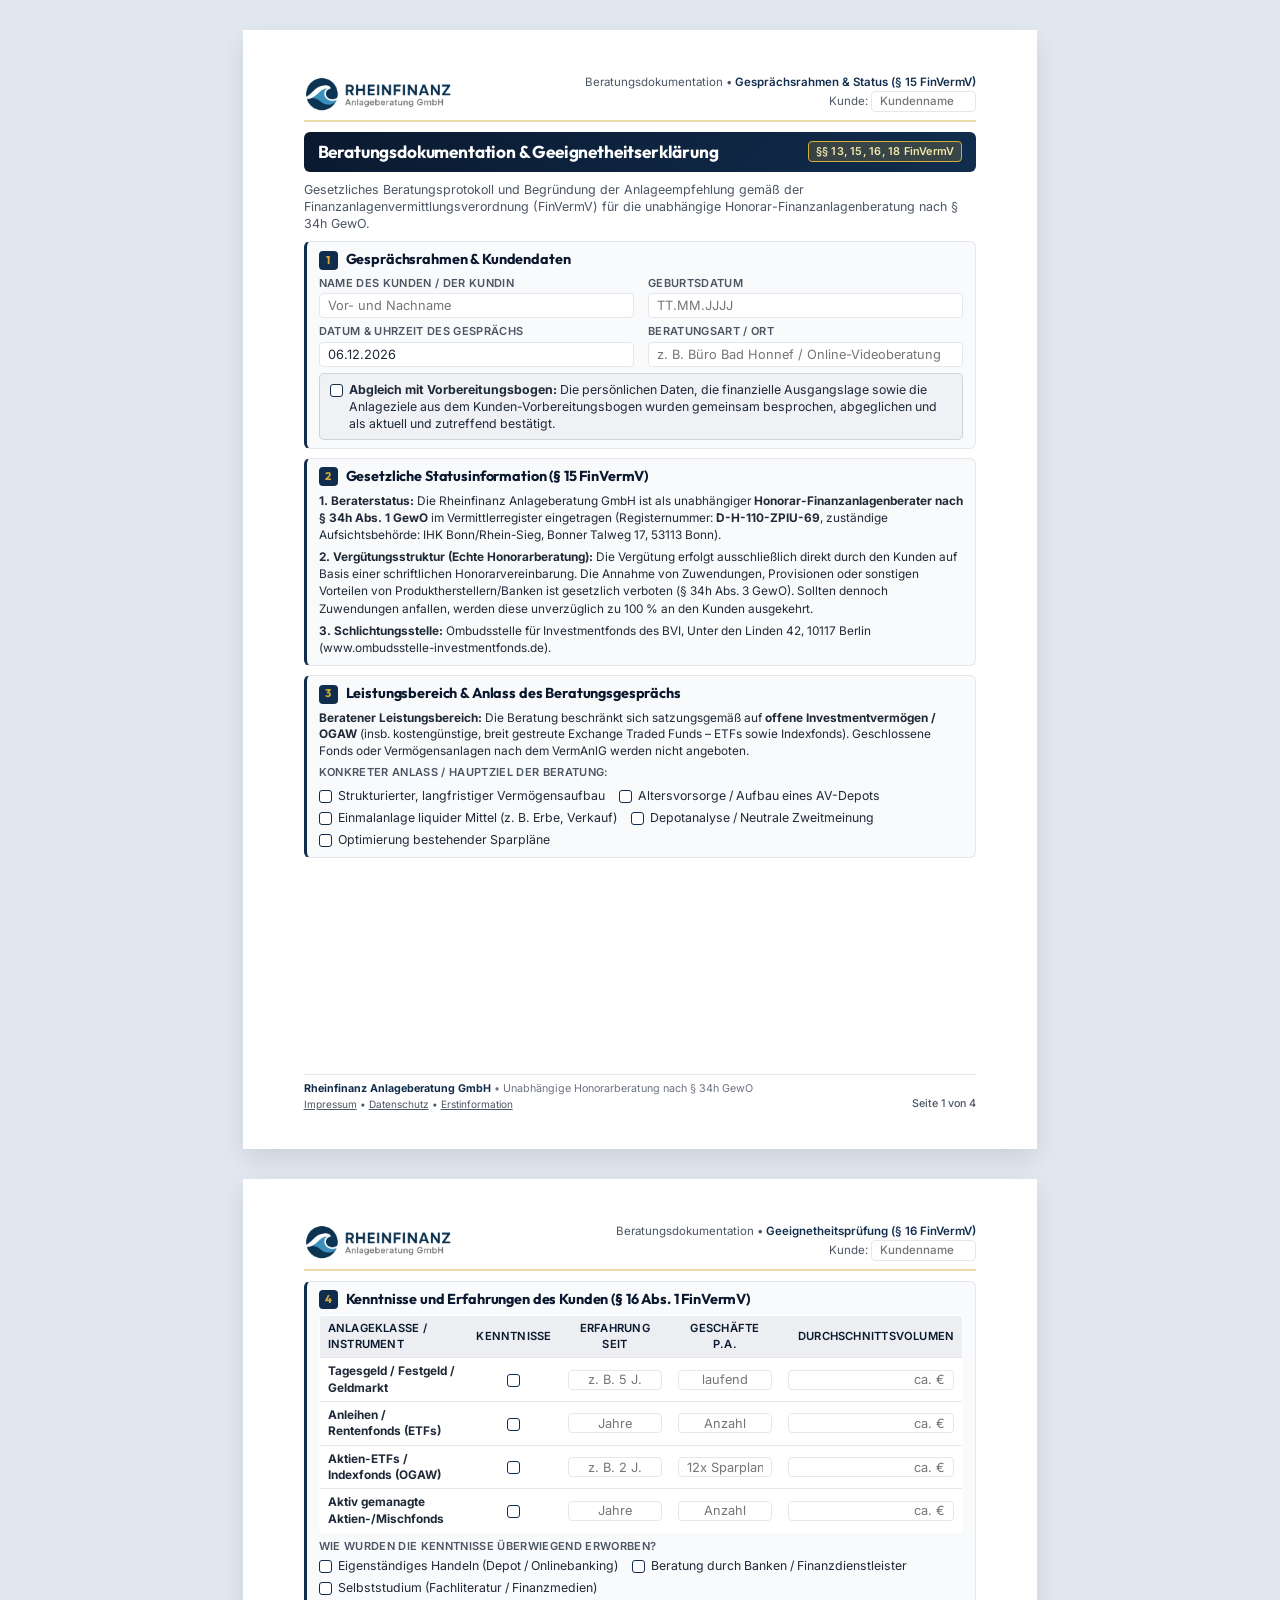
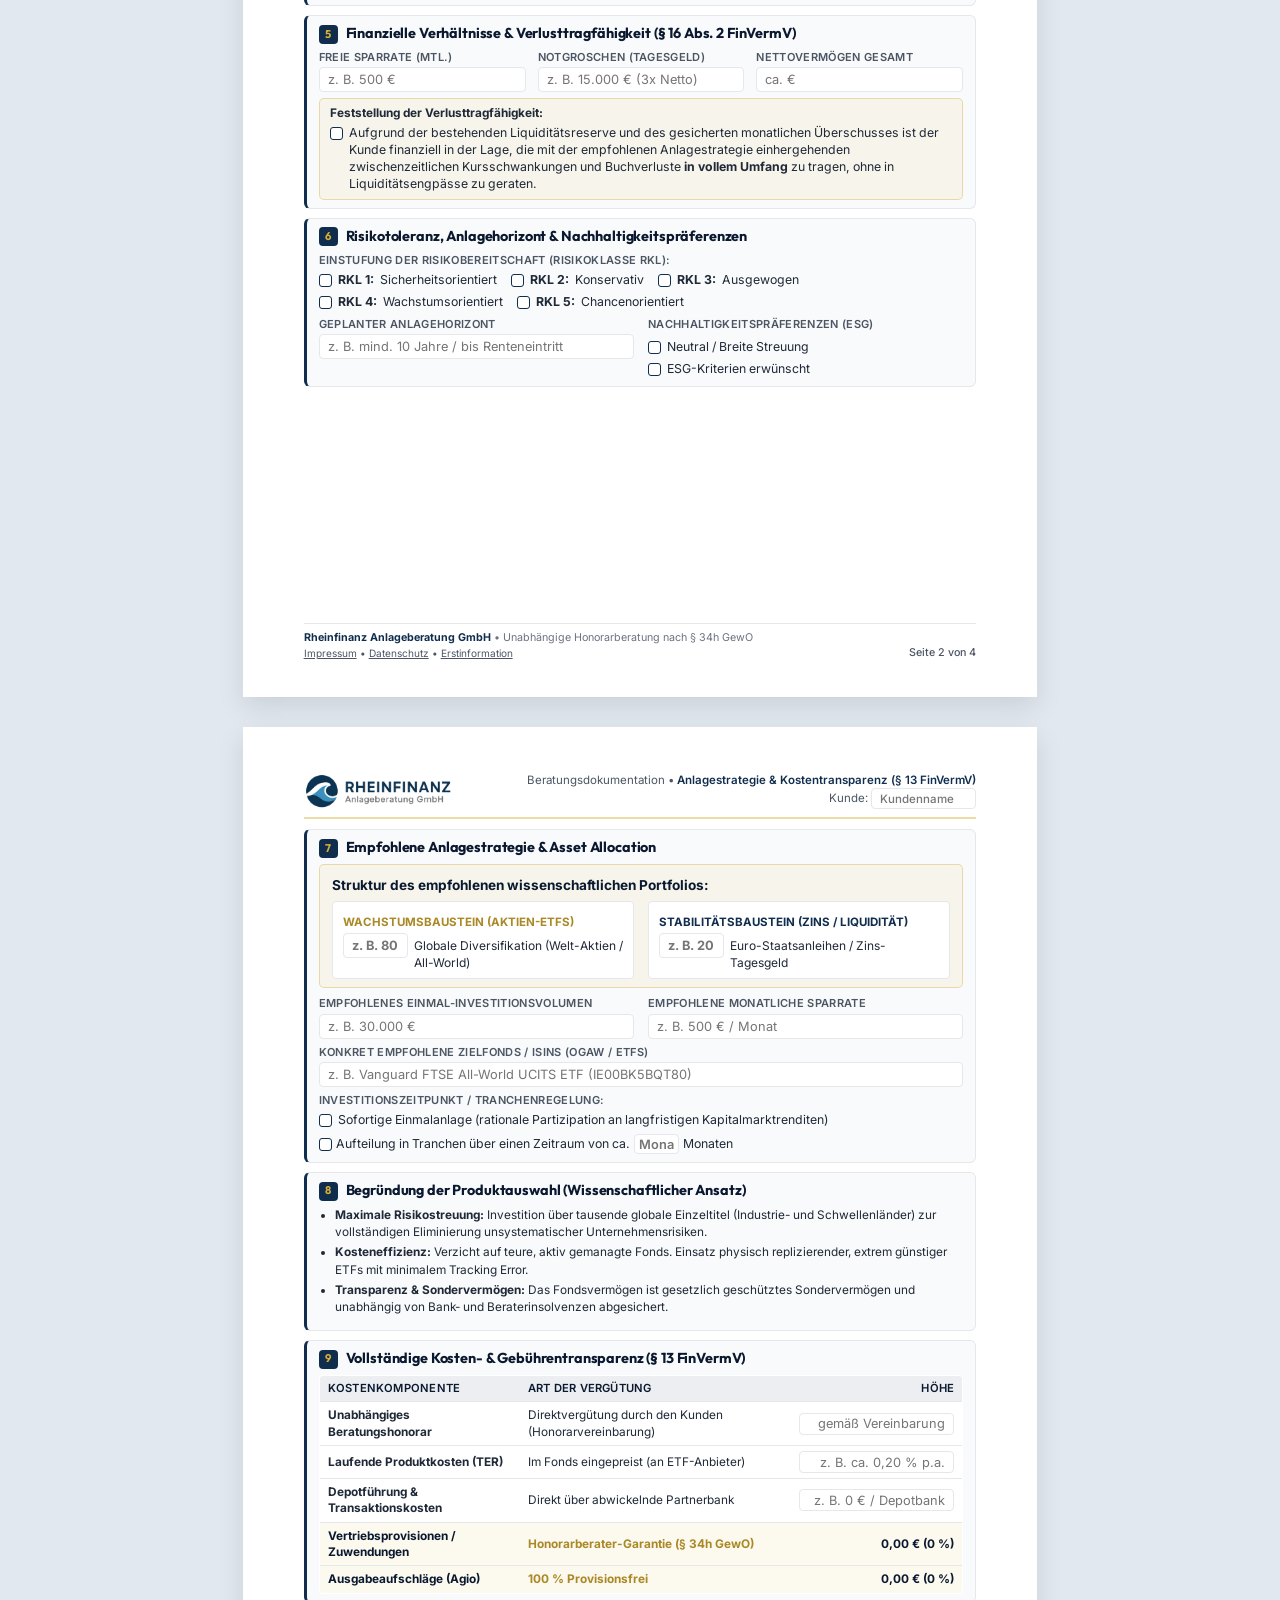
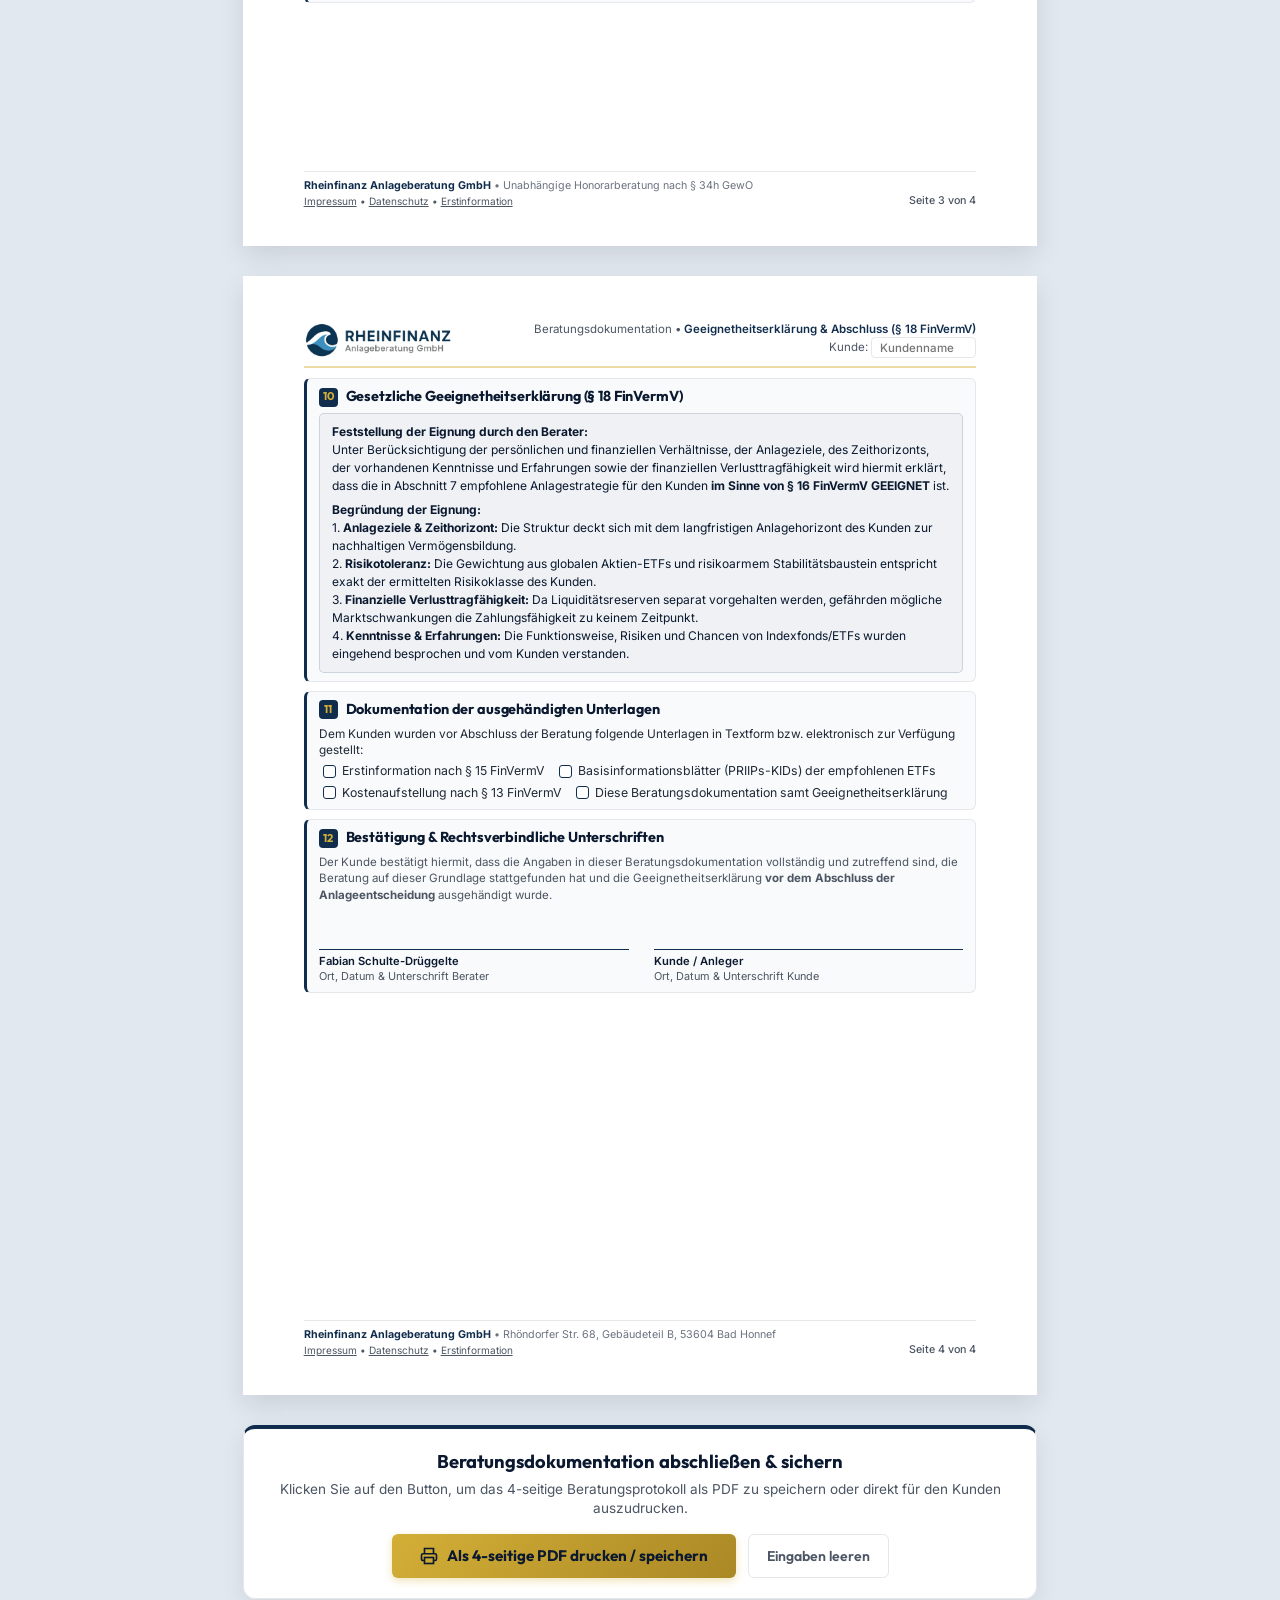
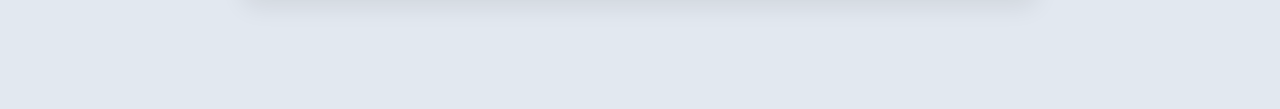
==== commit 7a032c46: "Set initial header input width to compact 105px to snugly fit placeholder" ====
--- a/beratungsdokumentation.html
+++ b/beratungsdokumentation.html
@@ -216,8 +216,8 @@
         }
 
         .header-kunde-sync {
-            width: 160px;
-            min-width: 140px;
+            width: 105px;
+            min-width: 105px;
             max-width: 360px;
             height: 21px;
             display: inline-block;
@@ -225,7 +225,7 @@
             vertical-align: middle;
             font-weight: 500;
             color: var(--navy-dark);
-            transition: width 0.15s ease, font-size 0.15s ease;
+            transition: width 0.18s ease, font-size 0.18s ease;
         }
 
         /* Checkbox & Options */
@@ -1022,19 +1022,19 @@
             const cleanVal = val || '';
             const len = cleanVal.length;
 
-            // Kompakte Basisbreite von 160px; wächst erst geschmeidig mit, wenn der Name länger ist
-            let targetWidth = 160;
+            // Sehr kompakte Basisbreite zu Beginn: 105px (umschließt exakt den Platzhalter "Kundenname")
+            let targetWidth = 105;
             let targetFontSize = '0.72rem';
 
-            if (len > 18) {
-                // Berechne den genauen Platzbedarf: ca. 6.8px pro Zeichen + 22px Padding
-                targetWidth = Math.min(360, Math.round(len * 6.8 + 22));
-
-                // Sanfte Schriftgrößen-Anpassung bei sehr langen Namen (> 40 Zeichen)
-                if (len > 42) {
+            if (len > 12) {
+                if (len > 40) {
                     targetFontSize = '0.64rem';
-                } else if (len > 32) {
+                    targetWidth = Math.min(350, Math.round(len * 5.8 + 20));
+                } else if (len > 28) {
                     targetFontSize = '0.68rem';
+                    targetWidth = Math.min(350, Math.round(len * 6.4 + 20));
+                } else {
+                    targetWidth = Math.min(350, Math.round(len * 6.8 + 20));
                 }
             }
 
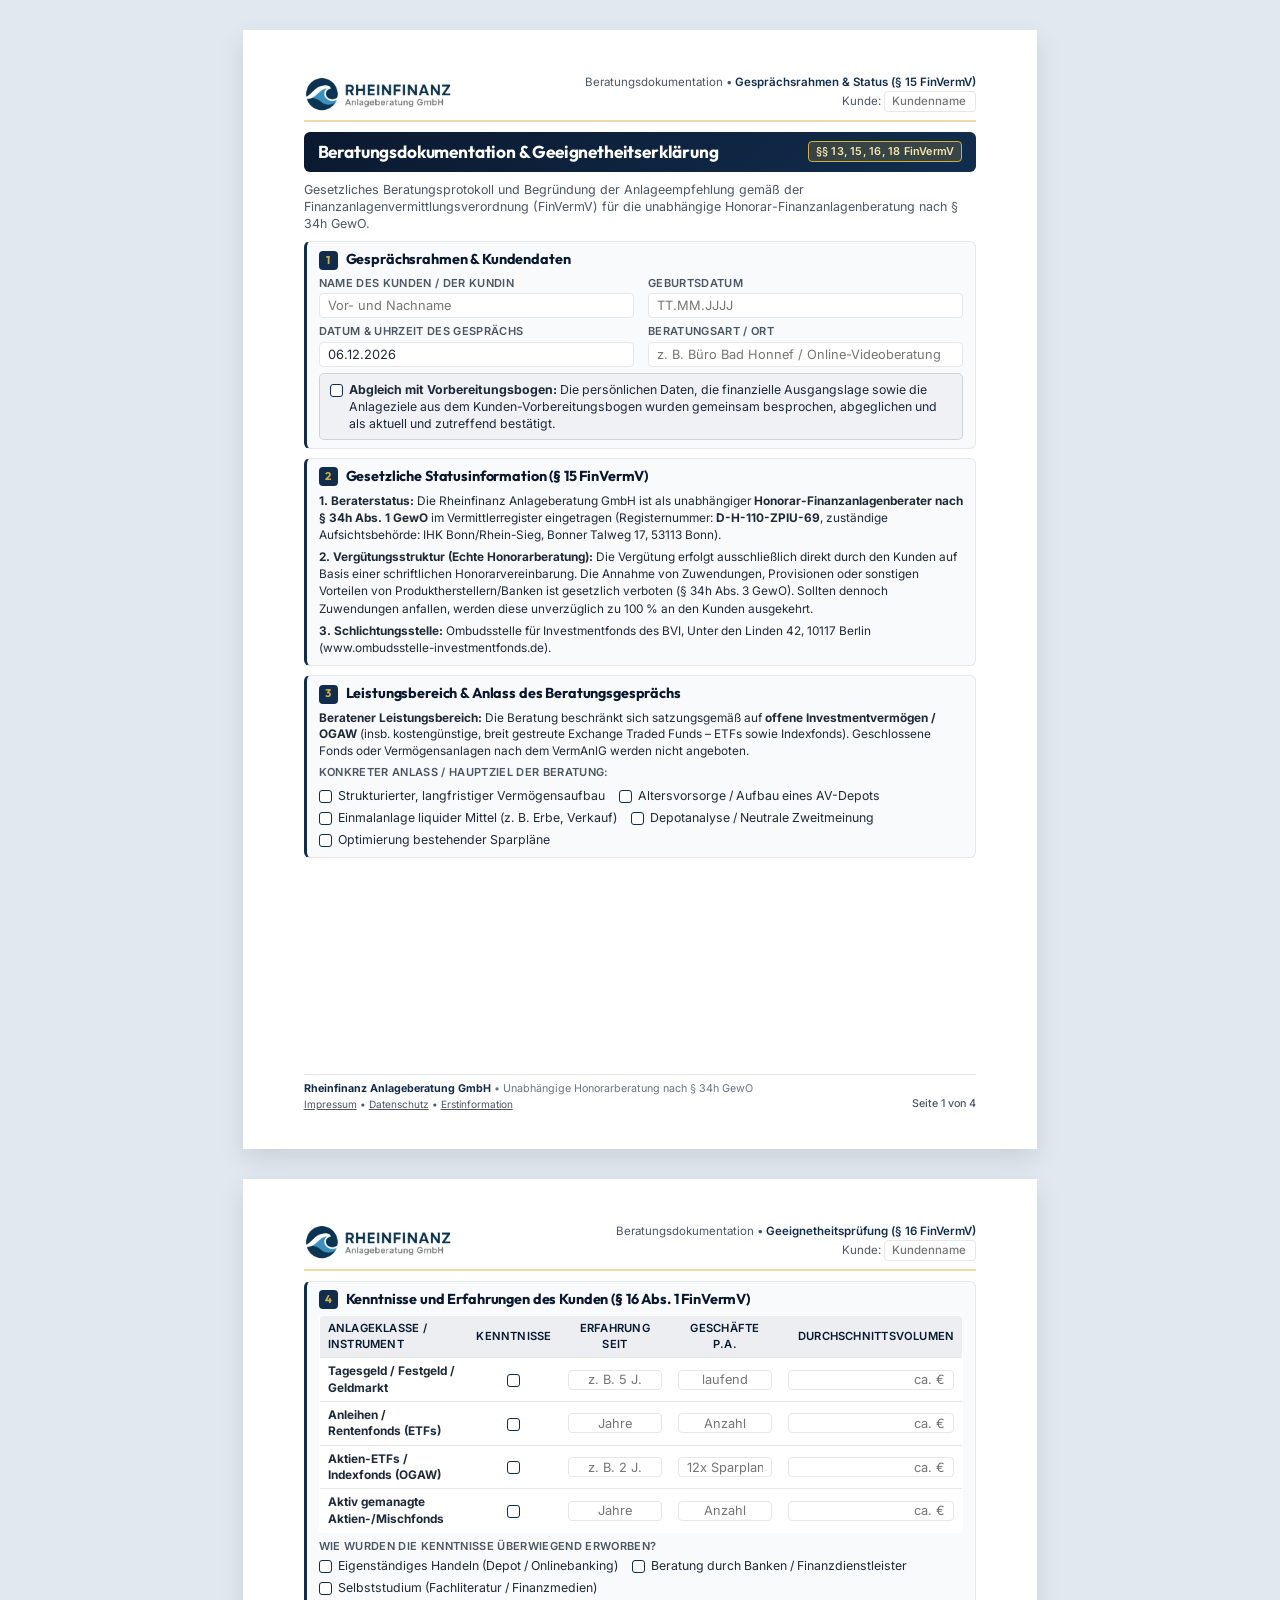
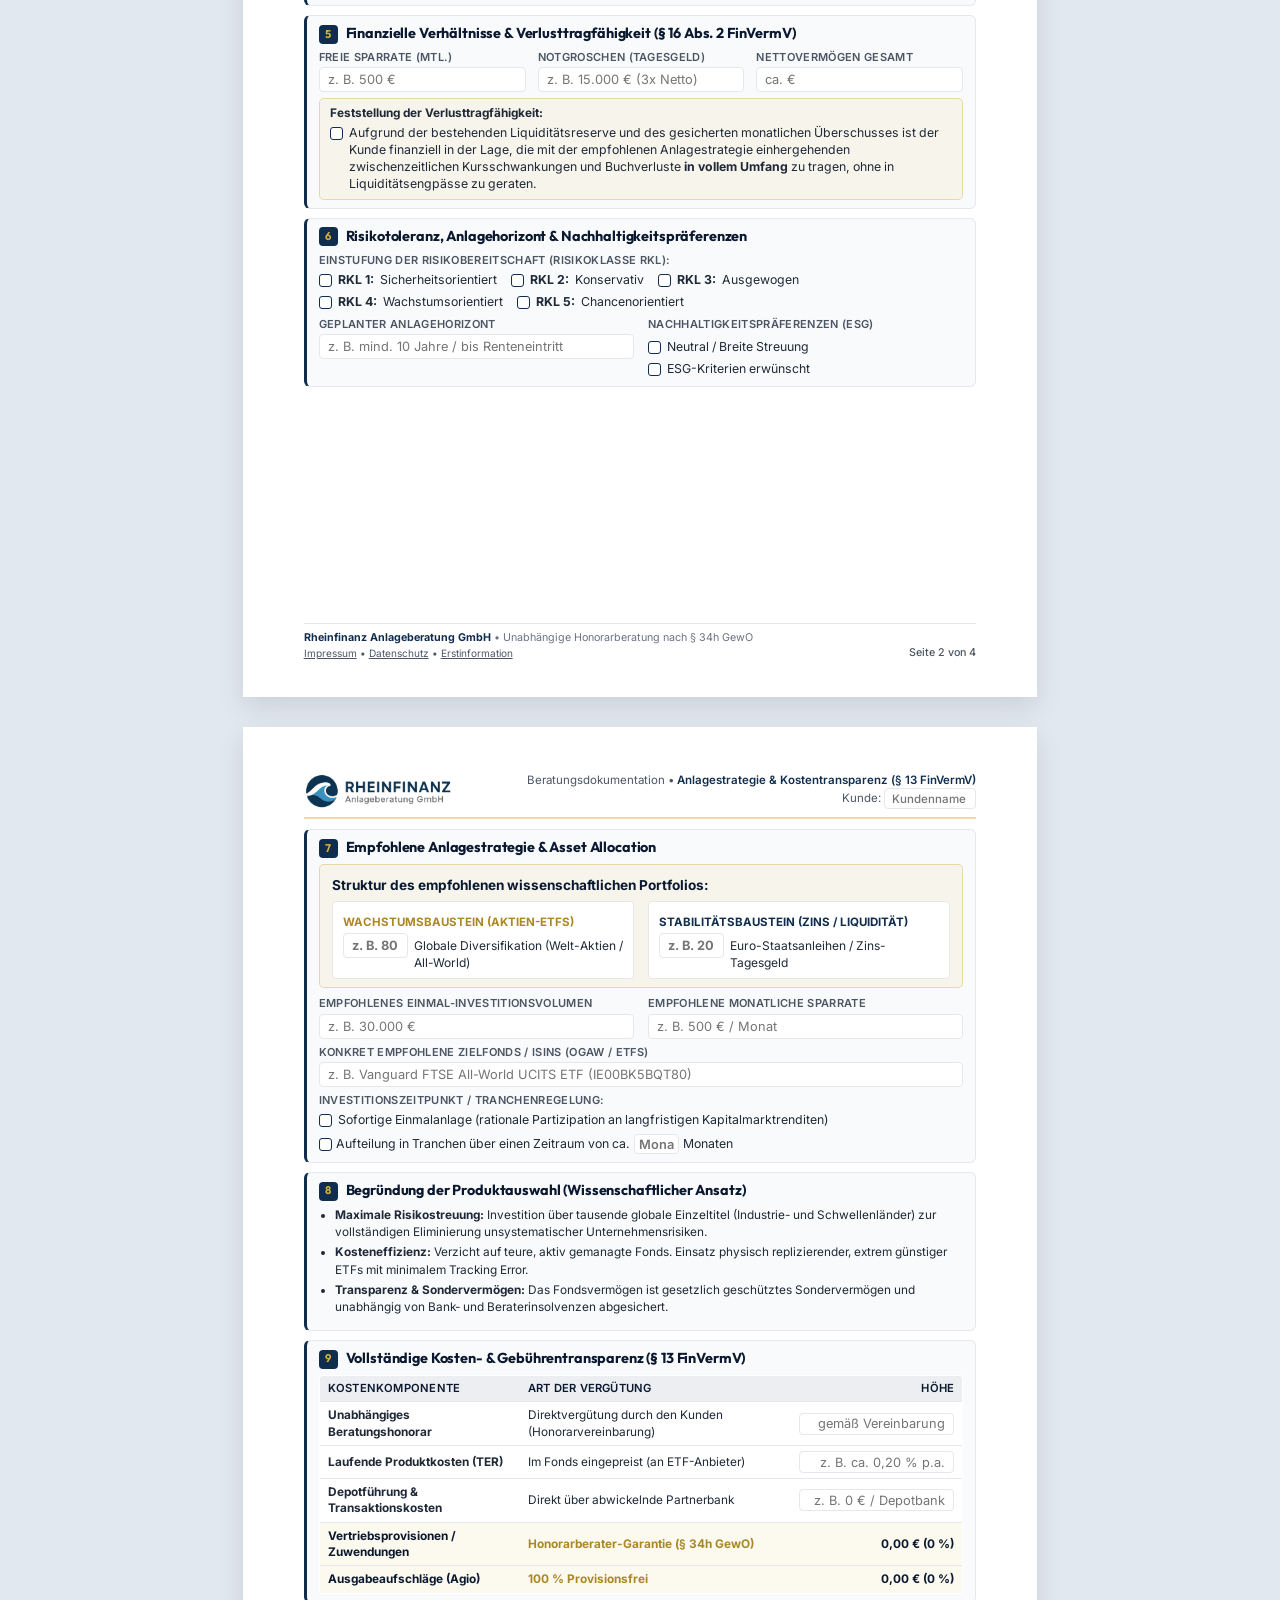
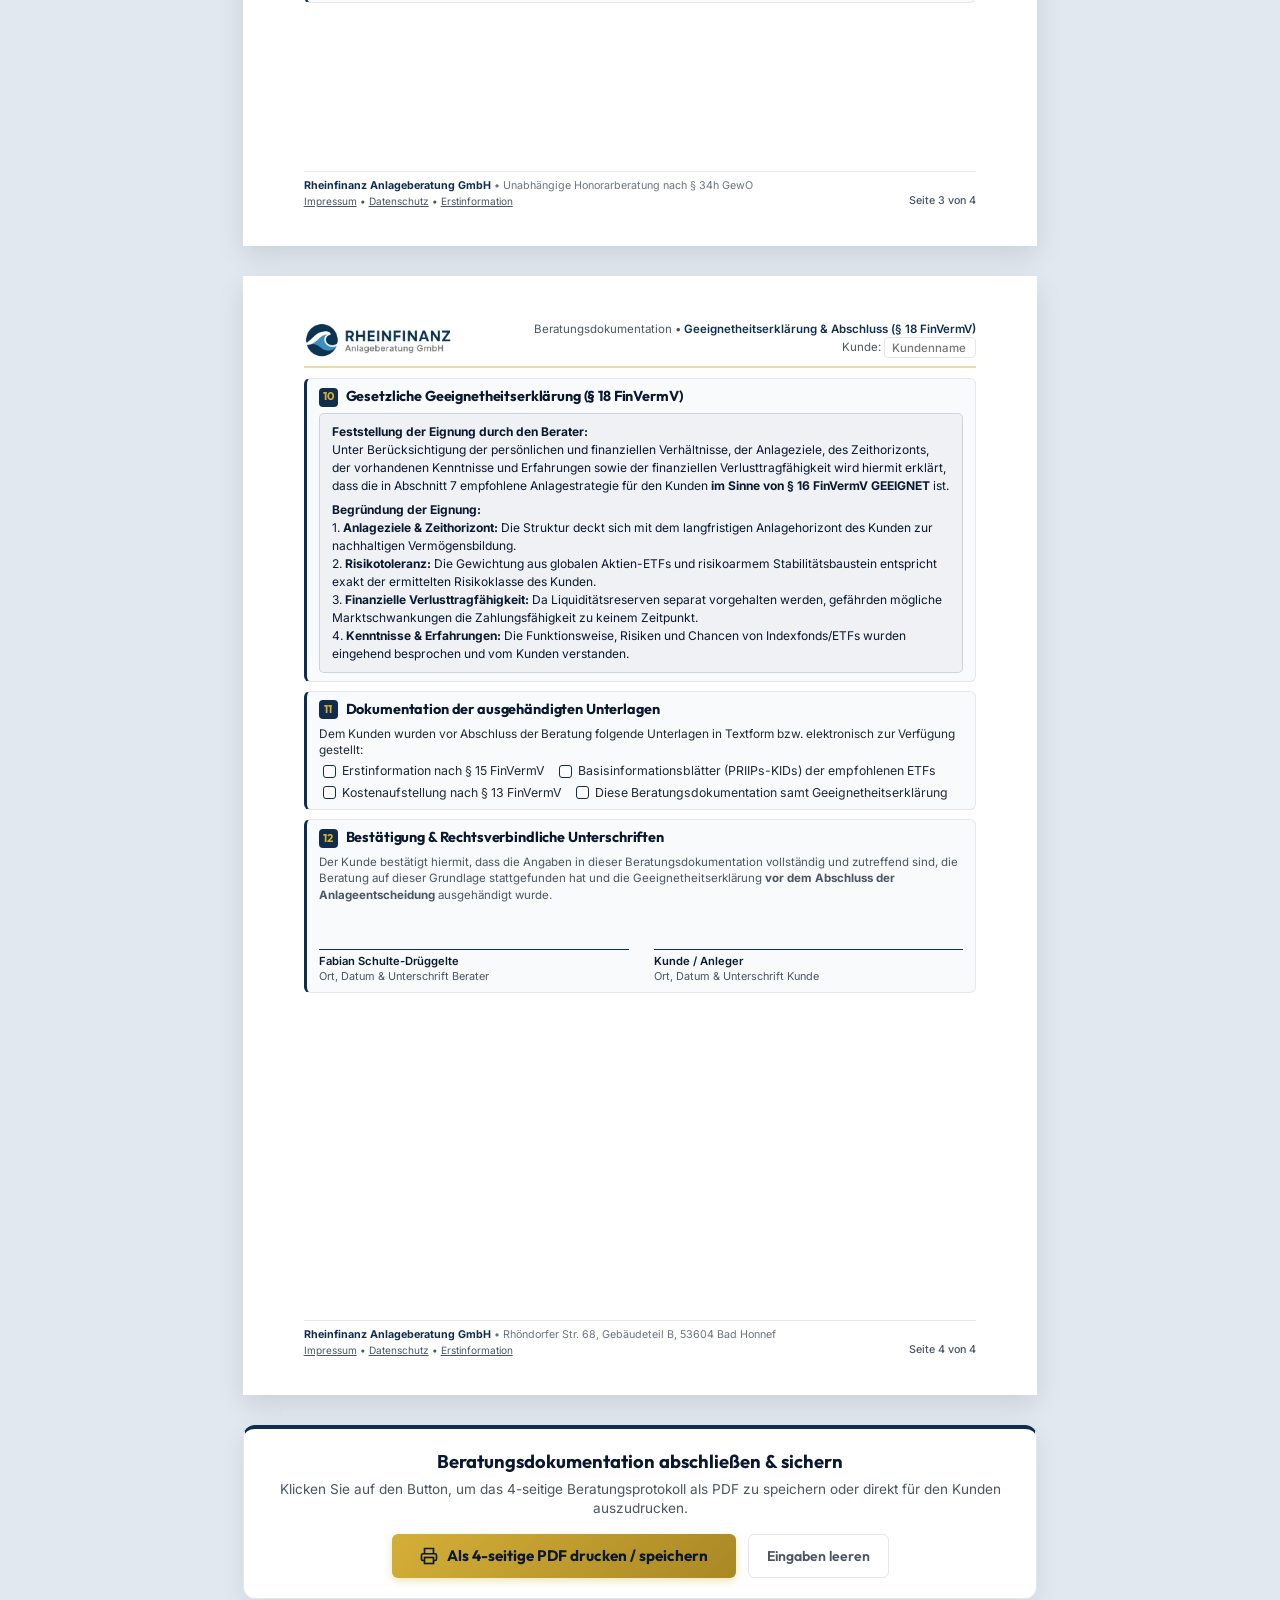
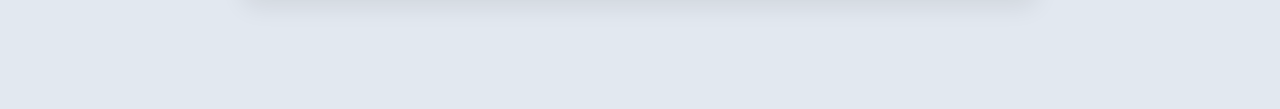
==== commit 8b57c9df: "Pixel-exact dynamic header width using DOM span and canvas measureText to eliminate dead whitespace" ====
--- a/beratungsdokumentation.html
+++ b/beratungsdokumentation.html
@@ -216,16 +216,18 @@
         }
 
         .header-kunde-sync {
-            width: 105px;
-            min-width: 105px;
+            width: 92px;
+            min-width: 92px;
             max-width: 360px;
             height: 21px;
+            padding: 1px 7px;
+            box-sizing: border-box;
             display: inline-block;
             font-size: 0.72rem;
             vertical-align: middle;
             font-weight: 500;
             color: var(--navy-dark);
-            transition: width 0.18s ease, font-size 0.18s ease;
+            transition: width 0.08s ease-out, font-size 0.08s ease-out;
         }
 
         /* Checkbox & Options */
@@ -1015,6 +1017,51 @@
         const kundeSigName = document.getElementById('kunde_sig_name');
         const datumInput = document.getElementById('beratung_datum');
 
+        // Dynamische, pixelgenaue Textbreitenmessung
+        let measureSpan = null;
+        let measureCanvas = null;
+        let measureCtx = null;
+
+        function getTextWidth(text, fontSize) {
+            const fontStr = "500 " + fontSize + " 'Inter', -apple-system, BlinkMacSystemFont, 'Segoe UI', Roboto, sans-serif";
+            
+            // 1. Primär: Echtes DOM-Span für 100% exakte Schriftdarstellung des Browsers
+            try {
+                if (!measureSpan && document.body) {
+                    measureSpan = document.createElement('span');
+                    measureSpan.style.position = 'absolute';
+                    measureSpan.style.top = '-9999px';
+                    measureSpan.style.left = '-9999px';
+                    measureSpan.style.visibility = 'hidden';
+                    measureSpan.style.whiteSpace = 'pre';
+                    measureSpan.style.fontFamily = "'Inter', -apple-system, BlinkMacSystemFont, 'Segoe UI', Roboto, sans-serif";
+                    measureSpan.style.fontWeight = '500';
+                    measureSpan.style.letterSpacing = 'normal';
+                    document.body.appendChild(measureSpan);
+                }
+                if (measureSpan) {
+                    measureSpan.style.fontSize = fontSize;
+                    measureSpan.textContent = text;
+                    const w = measureSpan.getBoundingClientRect().width;
+                    if (w > 0) return w;
+                }
+            } catch (e) {}
+
+            // 2. Sekundär: HTML5 Canvas Context
+            try {
+                if (!measureCanvas) {
+                    measureCanvas = document.createElement('canvas');
+                    measureCtx = measureCanvas.getContext('2d');
+                }
+                measureCtx.font = fontStr;
+                const w = measureCtx.measureText(text).width;
+                if (w > 0) return w;
+            } catch (e) {}
+
+            // 3. Fallback
+            return text.length * 6.2;
+        }
+
         function updateClientName(val) {
             if (kundeMainInput && kundeMainInput.value !== val) {
                 kundeMainInput.value = val;
@@ -1022,21 +1069,23 @@
             const cleanVal = val || '';
             const len = cleanVal.length;
 
-            // Sehr kompakte Basisbreite zu Beginn: 105px (umschließt exakt den Platzhalter "Kundenname")
-            let targetWidth = 105;
+            // Schriftgröße dezent anpassen bei langen Namen
             let targetFontSize = '0.72rem';
-
-            if (len > 12) {
-                if (len > 40) {
-                    targetFontSize = '0.64rem';
-                    targetWidth = Math.min(350, Math.round(len * 5.8 + 20));
-                } else if (len > 28) {
-                    targetFontSize = '0.68rem';
-                    targetWidth = Math.min(350, Math.round(len * 6.4 + 20));
-                } else {
-                    targetWidth = Math.min(350, Math.round(len * 6.8 + 20));
-                }
-            }
+            if (len > 48) {
+                targetFontSize = '0.60rem';
+            } else if (len > 36) {
+                targetFontSize = '0.64rem';
+            } else if (len > 24) {
+                targetFontSize = '0.68rem';
+            }
+
+            // Exakte Messung des eingegebenen Textes (oder des Platzhalters bei leerem Feld)
+            const textToMeasure = cleanVal.trim().length > 0 ? cleanVal : 'Kundenname';
+            const textWidth = getTextWidth(textToMeasure, targetFontSize);
+
+            // Exakte Boxbreite: Gemessene Textbreite + 18px (7px Innenabstand links + 7px rechts + 2px Rahmen + 2px Puffer)
+            // Schmiegt sich haargenau an den Text an, ohne toten Weißraum rechts
+            const targetWidth = Math.min(360, Math.max(92, Math.ceil(textWidth + 18)));
 
             headerKundeInputs.forEach(input => {
                 if (input.value !== val) input.value = val;
@@ -1060,10 +1109,12 @@
             });
         });
 
-        // Prüfen, ob Browser Autofill beim Laden aktiv war
+        // Prüfen, ob Browser Autofill beim Laden aktiv war, sonst initiale Breite kalibrieren
         window.addEventListener('load', () => {
             if (kundeMainInput && kundeMainInput.value) {
                 updateClientName(kundeMainInput.value);
+            } else {
+                updateClientName('');
             }
         });
 
